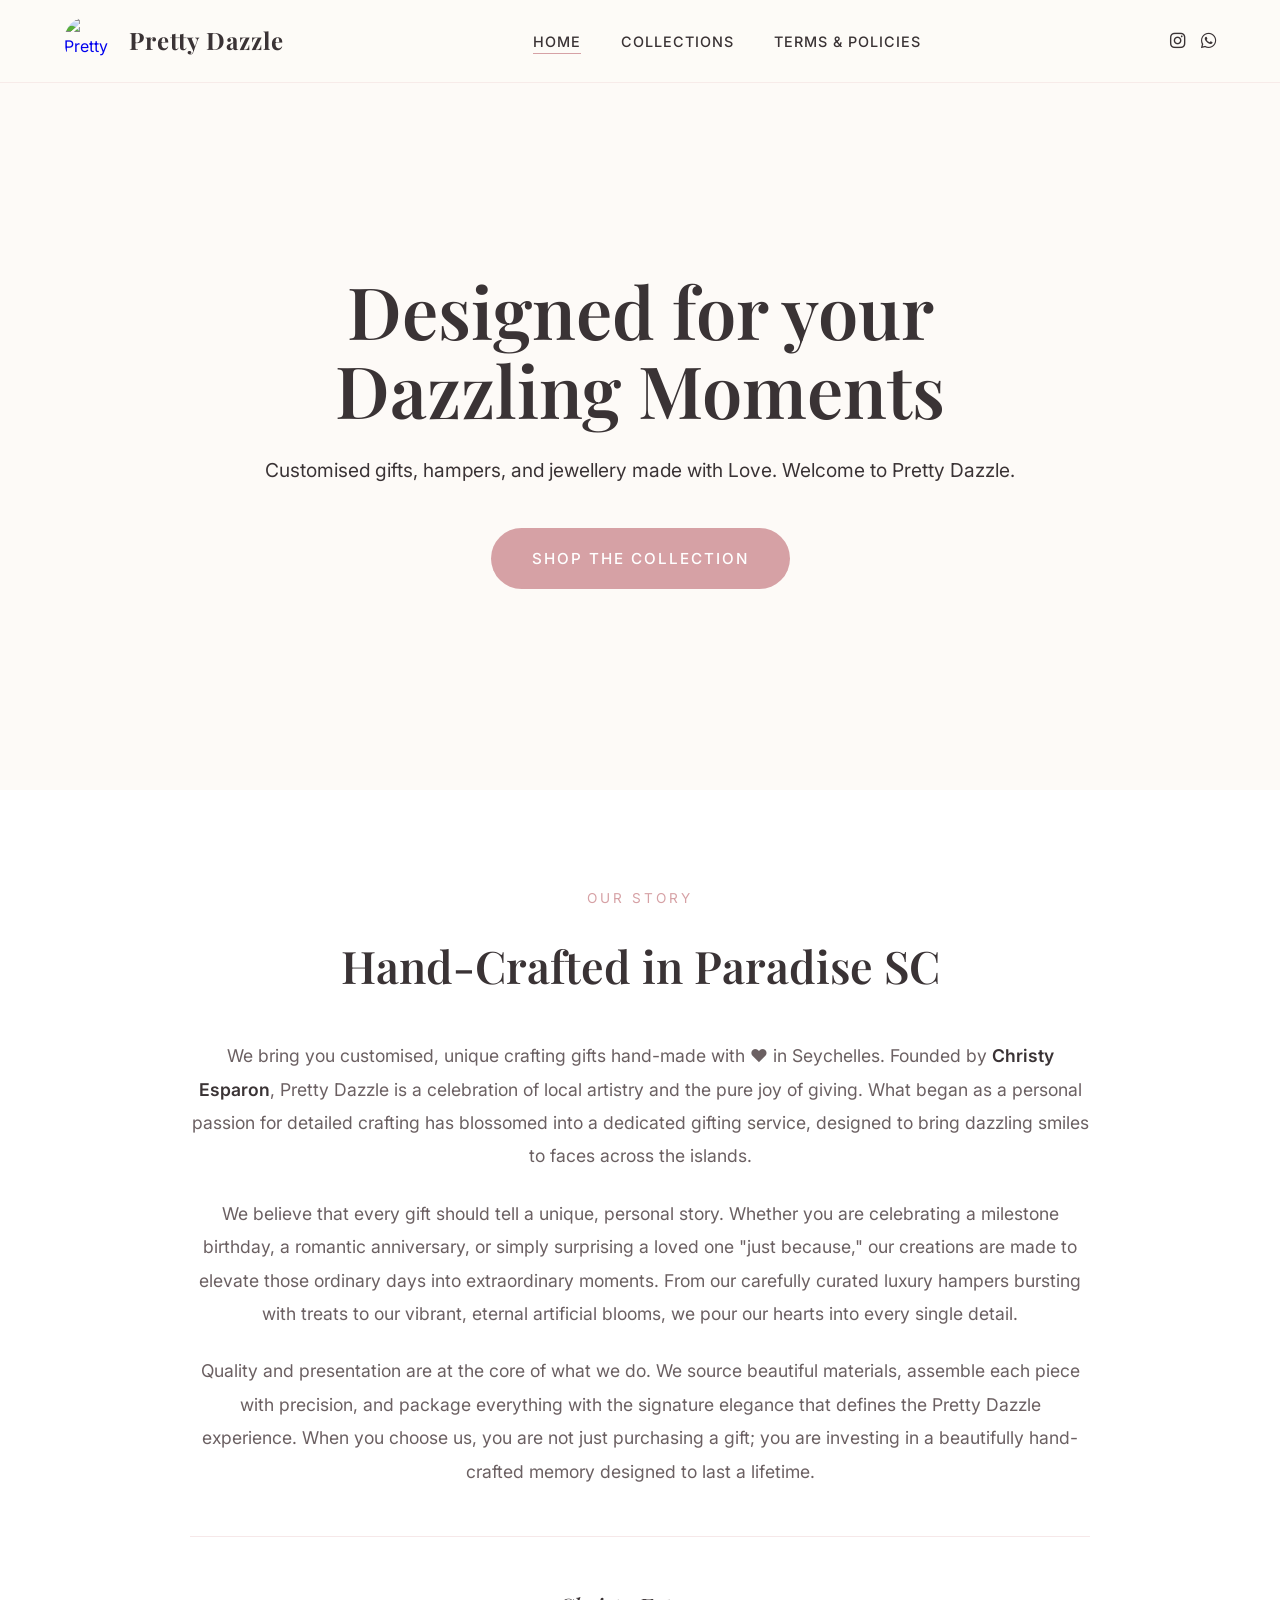
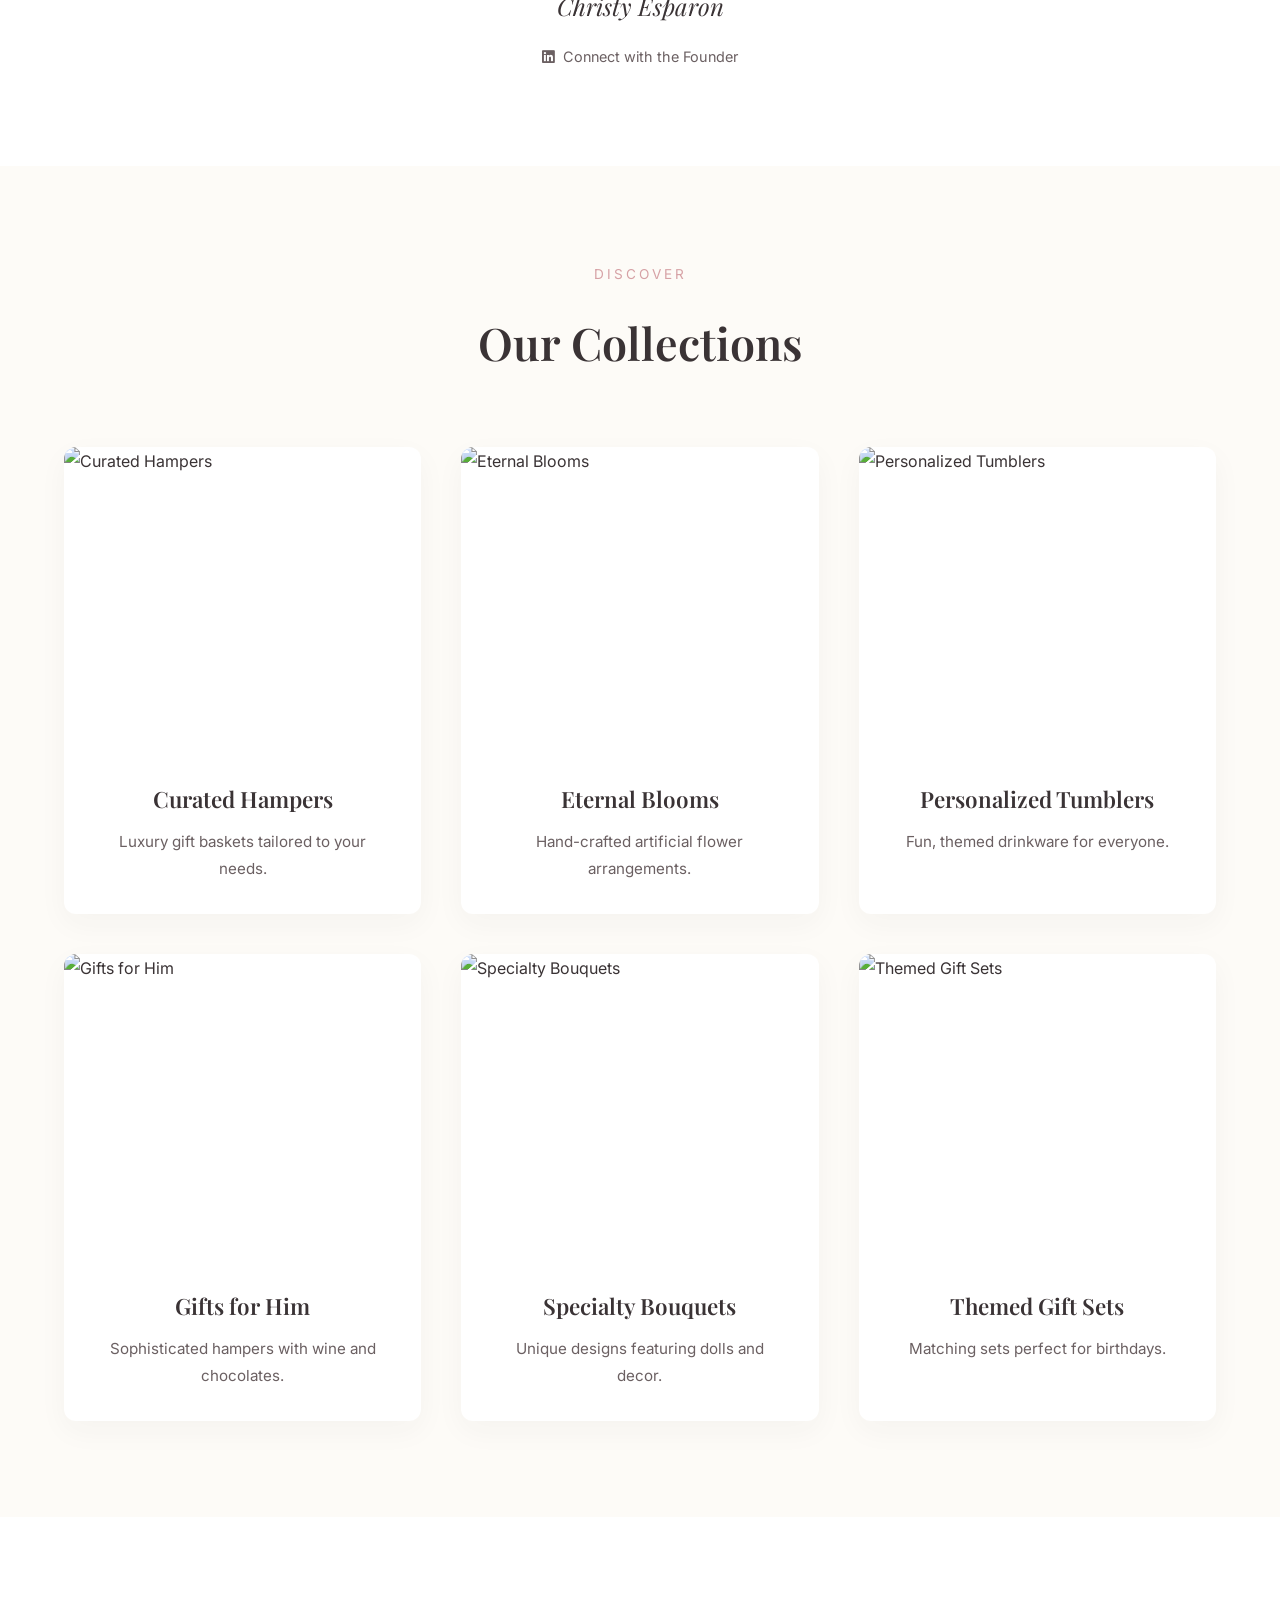
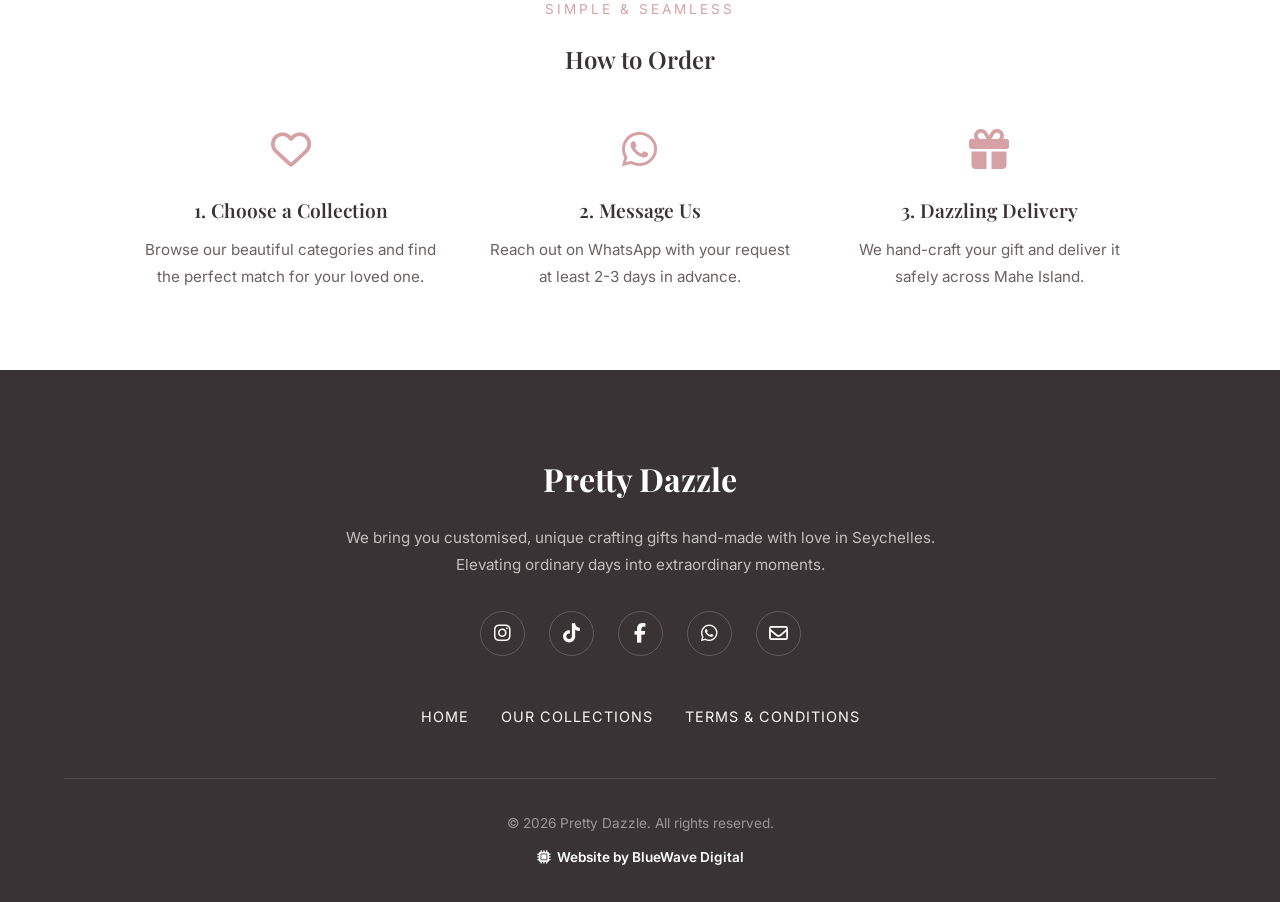
==== index.html @ 2955d1c4 "Update index.html" ====
<!DOCTYPE html>
<html lang="en">
<head>
    <meta charset="UTF-8">
    <meta name="viewport" content="width=device-width, initial-scale=1.0">
    <title>Pretty Dazzle | Custom Gifts & Hampers in Seychelles</title>
    
    <link rel="icon" href="https://i.ibb.co/mrrrmY1D/IMG-20260213-WA0008.jpg" type="image/jpeg">
    
    <link href="https://fonts.googleapis.com/css2?family=Inter:wght@300;400;500;600&family=Playfair+Display:ital,wght@0,400;0,600;0,700;1,400&display=swap" rel="stylesheet">
    
    <link rel="stylesheet" href="https://cdnjs.cloudflare.com/ajax/libs/font-awesome/6.5.1/css/all.min.css">

    <style>
        /* --- BOUTIQUE VARIABLES --- */
        :root {
            --pd-cream: #fdfbf7;
            --pd-blush: #e8c5c8;
            --pd-blush-dark: #d6a1a5;
            --pd-charcoal: #3a3335;
            --pd-text-muted: #6b6062;
            --pd-white: #ffffff;
            --pd-gold: #c9a87c;
        }

        * { margin: 0; padding: 0; box-sizing: border-box; }

        body {
            font-family: 'Inter', sans-serif;
            background-color: var(--pd-cream);
            color: var(--pd-charcoal);
            line-height: 1.8;
            overflow-x: hidden;
        }

        h1, h2, h3, h4 { 
            font-family: 'Playfair Display', serif; 
            font-weight: 600; 
            color: var(--pd-charcoal); 
        }

        /* --- LOADER --- */
        #loader {
            position: fixed; top: 0; left: 0; width: 100vw; height: 100vh;
            background-color: var(--pd-cream); display: flex; justify-content: center; align-items: center;
            z-index: 9999; transition: opacity 0.8s ease-out, visibility 0.8s ease-out;
        }
        .loader-logo { width: 80px; border-radius: 50%; animation: pulse 2s infinite; }
        @keyframes pulse { 0% { transform: scale(1); opacity: 1; } 50% { transform: scale(1.1); opacity: 0.7; } 100% { transform: scale(1); opacity: 1; } }

        /* --- NAVBAR --- */
        .navbar {
            display: flex; justify-content: space-between; align-items: center;
            padding: 1rem 5%; background: rgba(253, 251, 247, 0.95); backdrop-filter: blur(10px);
            position: fixed; width: 100%; top: 0; z-index: 1000; 
            border-bottom: 1px solid rgba(232, 197, 200, 0.3);
            transition: all 0.3s ease;
        }
        .navbar.scrolled { box-shadow: 0 5px 20px rgba(58, 51, 53, 0.05); }

        .logo { display: flex; align-items: center; gap: 15px; text-decoration: none; }
        .logo img { height: 50px; width: 50px; border-radius: 50%; object-fit: cover; }
        .logo span { font-family: 'Playfair Display', serif; font-size: 1.5rem; font-weight: 700; color: var(--pd-charcoal); letter-spacing: 1px;}

        .nav-links { list-style: none; display: flex; gap: 2.5rem; align-items: center; }
        .nav-links a { 
            color: var(--pd-charcoal); text-decoration: none; 
            font-size: 0.9rem; font-weight: 500; text-transform: uppercase; letter-spacing: 1px;
            transition: color 0.3s; position: relative;
        }
        .nav-links a::after {
            content: ''; position: absolute; width: 0; height: 1px; 
            bottom: -4px; left: 0; background-color: var(--pd-blush-dark); 
            transition: width 0.3s ease;
        }
        .nav-links a:hover::after, .nav-links a.active::after { width: 100%; }

        .nav-socials { display: flex; gap: 1rem; }
        .nav-socials a { color: var(--pd-charcoal); font-size: 1.1rem; transition: color 0.3s; }
        .nav-socials a:hover { color: var(--pd-blush-dark); }

        /* --- HERO BANNER (BLURRED) --- */
        .hero {
            position: relative; height: 80vh; min-height: 500px;
            display: flex; align-items: center; justify-content: center; text-align: center;
            padding: 0 5%; margin-top: 70px; overflow: hidden;
        }
        /* The Background Image */
        .hero-bg {
            position: absolute; top: -5%; left: -5%; width: 110%; height: 110%;
            background-image: url('https://i.ibb.co/PzrmNKS7/IMG-20260213-WA0014.jpg');
            background-size: cover; background-position: center;
            filter: blur(8px); /* The requested blur */
            z-index: 1;
        }
        /* The Overlay to soften the image and make text readable */
        .hero-overlay {
            position: absolute; top: 0; left: 0; width: 100%; height: 100%;
            background: rgba(253, 251, 247, 0.65);
            z-index: 2;
        }

        .hero-content { position: relative; z-index: 3; max-width: 800px; }
        .hero-content h1 { font-size: 4.5rem; line-height: 1.1; margin-bottom: 1.5rem; color: var(--pd-charcoal); animation: fadeInUp 1s ease-out; }
        .hero-content p { font-size: 1.2rem; margin-bottom: 2.5rem; color: var(--pd-charcoal); font-weight: 400; animation: fadeInUp 1s ease-out 0.2s both; }

        .btn-primary {
            display: inline-block; background-color: var(--pd-blush-dark); color: var(--pd-white);
            padding: 1rem 2.5rem; border-radius: 50px; text-decoration: none;
            font-size: 0.95rem; font-weight: 500; text-transform: uppercase; letter-spacing: 2px;
            transition: all 0.3s ease; border: 1px solid transparent;
            animation: fadeInUp 1s ease-out 0.4s both;
        }
        .btn-primary:hover {
            background-color: transparent; color: var(--pd-charcoal);
            border-color: var(--pd-charcoal);
        }

        /* --- THE STORY (ABOUT) --- */
        .story-section { padding: 6rem 5%; background-color: var(--pd-white); }
        .story-container { max-width: 900px; margin: 0 auto; text-align: center; }
        
        .section-subtitle { font-family: 'Inter', sans-serif; text-transform: uppercase; letter-spacing: 3px; font-size: 0.85rem; color: var(--pd-blush-dark); margin-bottom: 1rem; display: block; }
        .story-container h2 { font-size: 2.8rem; margin-bottom: 2rem; }
        
        .story-text { font-size: 1.1rem; color: var(--pd-text-muted); line-height: 1.9; margin-bottom: 1.5rem; }
        .story-text strong { color: var(--pd-charcoal); font-weight: 600; }

        .founder-block { margin-top: 3rem; padding-top: 3rem; border-top: 1px solid rgba(232, 197, 200, 0.4); display: flex; flex-direction: column; align-items: center; }
        .founder-name { font-family: 'Playfair Display', serif; font-size: 1.5rem; font-style: italic; color: var(--pd-charcoal); margin-bottom: 1rem; }
        .btn-linkedin {
            display: inline-flex; align-items: center; gap: 8px; font-size: 0.9rem;
            color: var(--pd-text-muted); text-decoration: none; transition: color 0.3s;
        }
        .btn-linkedin:hover { color: #0a66c2; } /* LinkedIn Blue on hover */

        /* --- COLLECTIONS PREVIEW --- */
        .collections-section { padding: 6rem 5%; background-color: var(--pd-cream); }
        .collections-header { text-align: center; margin-bottom: 4rem; }
        .collections-header h2 { font-size: 2.8rem; }

        .collections-grid { display: grid; grid-template-columns: repeat(3, 1fr); gap: 2.5rem; max-width: 1200px; margin: 0 auto; }
        
        .collection-card {
            background: var(--pd-white); border-radius: 12px; overflow: hidden;
            box-shadow: 0 10px 30px rgba(58, 51, 53, 0.04); transition: transform 0.4s ease;
            text-decoration: none; color: var(--pd-charcoal); display: block;
        }
        .collection-card:hover { transform: translateY(-10px); }
        
        .collection-img { width: 100%; height: 300px; overflow: hidden; }
        .collection-img img { width: 100%; height: 100%; object-fit: cover; transition: transform 0.6s ease; }
        .collection-card:hover .collection-img img { transform: scale(1.08); }
        
        .collection-info { padding: 2rem; text-align: center; }
        .collection-info h3 { font-size: 1.4rem; margin-bottom: 0.5rem; }
        .collection-info p { font-size: 0.95rem; color: var(--pd-text-muted); font-family: 'Inter', sans-serif;}

        /* --- HOW TO ORDER --- */
        .order-section { padding: 5rem 5%; background-color: var(--pd-white); text-align: center; }
        .order-grid { display: grid; grid-template-columns: repeat(3, 1fr); gap: 3rem; max-width: 1000px; margin: 3rem auto 0; }
        .order-step i { font-size: 2.5rem; color: var(--pd-blush-dark); margin-bottom: 1.5rem; }
        .order-step h4 { font-size: 1.2rem; margin-bottom: 0.5rem; }
        .order-step p { font-size: 0.95rem; color: var(--pd-text-muted); }

        /* --- BOUTIQUE FOOTER --- */
        .site-footer { background-color: var(--pd-charcoal); color: var(--pd-cream); padding: 5rem 5% 2rem; text-align: center; }
        .footer-content { max-width: 600px; margin: 0 auto 3rem; }
        .footer-logo { font-family: 'Playfair Display', serif; font-size: 2rem; font-weight: 700; margin-bottom: 1rem; color: var(--pd-white); }
        .footer-content p { color: rgba(253, 251, 247, 0.7); font-size: 0.95rem; margin-bottom: 2rem; }
        
        .footer-socials { display: flex; justify-content: center; gap: 1.5rem; margin-bottom: 3rem; }
        .footer-socials a { 
            display: flex; align-items: center; justify-content: center; width: 45px; height: 45px;
            border: 1px solid rgba(253, 251, 247, 0.2); border-radius: 50%;
            color: var(--pd-cream); font-size: 1.2rem; transition: all 0.3s; text-decoration: none;
        }
        .footer-socials a:hover { background-color: var(--pd-blush-dark); border-color: var(--pd-blush-dark); color: var(--pd-white); transform: translateY(-3px); }

        .footer-links { display: flex; justify-content: center; gap: 2rem; margin-bottom: 3rem; flex-wrap: wrap; }
        .footer-links a { color: var(--pd-cream); text-decoration: none; font-size: 0.9rem; text-transform: uppercase; letter-spacing: 1px; transition: color 0.3s; }
        .footer-links a:hover { color: var(--pd-blush-dark); }

        /* BlueWave Digital Attribution */
        .footer-bottom { border-top: 1px solid rgba(253, 251, 247, 0.1); padding-top: 2rem; font-size: 0.85rem; color: rgba(253, 251, 247, 0.5); }
        .agency-link { display: inline-flex; align-items: center; gap: 6px; color: var(--pd-white); text-decoration: none; font-weight: 600; margin-top: 10px; transition: color 0.3s;}
        .agency-link:hover { color: var(--pd-blush-dark); }

        @keyframes fadeInUp { from { opacity: 0; transform: translateY(30px); } to { opacity: 1; transform: translateY(0); } }

        /* MOBILE RESPONSIVE */
        .menu-toggle { display: none; font-size: 1.5rem; color: var(--pd-charcoal); cursor: pointer; }
        
        @media (max-width: 900px) {
            .nav-links, .nav-socials { display: none; }
            .menu-toggle { display: block; }
            .hero-content h1 { font-size: 3rem; }
            .collections-grid, .order-grid { grid-template-columns: 1fr; gap: 2rem; }
            .story-container h2 { font-size: 2.2rem; }
        }
    </style>
</head>
<body>

    <div id="loader">
        <img src="https://i.ibb.co/mrrrmY1D/IMG-20260213-WA0008.jpg" alt="Pretty Dazzle" class="loader-logo">
    </div>

    <nav class="navbar" id="navbar">
        <a href="/" class="logo">
            <img src="https://i.ibb.co/mrrrmY1D/IMG-20260213-WA0008.jpg" alt="Pretty Dazzle Logo">
            <span>Pretty Dazzle</span>
        </a>
        
        <div class="menu-toggle"><i class="fa-solid fa-bars"></i></div>
        
        <ul class="nav-links">
            <li><a href="/" class="active">Home</a></li>
            <li><a href="/collections/">Collections</a></li>
            <li><a href="/terms/">Terms & Policies</a></li>
        </ul>

        <div class="nav-socials">
            <a href="https://www.instagram.com/prettydazzled?utm_source=qr&igsh=MWRlY29wcWdhY3d3eQ==" target="_blank"><i class="fa-brands fa-instagram"></i></a>
            <a href="https://wa.me/2482569697" target="_blank"><i class="fa-brands fa-whatsapp"></i></a>
        </div>
    </nav>

    <header class="hero">
        <div class="hero-bg"></div>
        <div class="hero-overlay"></div>
        
        <div class="hero-content">
            <h1>Designed for your Dazzling Moments</h1>
            <p>Customised gifts, hampers, and jewellery made with Love. Welcome to Pretty Dazzle.</p>
            <a href="#collections" class="btn-primary">Shop the Collection</a>
        </div>
    </header>

    <section class="story-section">
        <div class="story-container">
            <span class="section-subtitle">Our Story</span>
            <h2>Hand-Crafted in Paradise SC</h2>
            
            <p class="story-text">We bring you customised, unique crafting gifts hand-made with ❤️ in Seychelles. Founded by <strong>Christy Esparon</strong>, Pretty Dazzle is a celebration of local artistry and the pure joy of giving. What began as a personal passion for detailed crafting has blossomed into a dedicated gifting service, designed to bring dazzling smiles to faces across the islands.</p>
            
            <p class="story-text">We believe that every gift should tell a unique, personal story. Whether you are celebrating a milestone birthday, a romantic anniversary, or simply surprising a loved one "just because," our creations are made to elevate those ordinary days into extraordinary moments. From our carefully curated luxury hampers bursting with treats to our vibrant, eternal artificial blooms, we pour our hearts into every single detail.</p>
            
            <p class="story-text">Quality and presentation are at the core of what we do. We source beautiful materials, assemble each piece with precision, and package everything with the signature elegance that defines the Pretty Dazzle experience. When you choose us, you are not just purchasing a gift; you are investing in a beautifully hand-crafted memory designed to last a lifetime.</p>

            <div class="founder-block">
                <div class="founder-name">Christy Esparon</div>
                <a href="https://www.linkedin.com/in/christy-esparon-375869164" target="_blank" class="btn-linkedin">
                    <i class="fa-brands fa-linkedin"></i> Connect with the Founder
                </a>
            </div>
        </div>
    </section>

    <section class="collections-section" id="collections">
        <div class="collections-header">
            <span class="section-subtitle">Discover</span>
            <h2>Our Collections</h2>
        </div>

        <div class="collections-grid">
            
            <a href="/collections/" class="collection-card">
                <div class="collection-img">
                    <img src="https://images.unsplash.com/photo-1549465220-1a8b9238cd48?q=80&w=800&auto=format&fit=crop" alt="Curated Hampers">
                </div>
                <div class="collection-info">
                    <h3>Curated Hampers</h3>
                    <p>Luxury gift baskets tailored to your needs.</p>
                </div>
            </a>

            <a href="/collections/" class="collection-card">
                <div class="collection-img">
                    <img src="https://images.unsplash.com/photo-1563241527-300ecb188825?q=80&w=800&auto=format&fit=crop" alt="Eternal Blooms">
                </div>
                <div class="collection-info">
                    <h3>Eternal Blooms</h3>
                    <p>Hand-crafted artificial flower arrangements.</p>
                </div>
            </a>

            <a href="/collections/" class="collection-card">
                <div class="collection-img">
                    <img src="https://images.unsplash.com/photo-1614224353427-020580bfb9fb?q=80&w=800&auto=format&fit=crop" alt="Personalized Tumblers">
                </div>
                <div class="collection-info">
                    <h3>Personalized Tumblers</h3>
                    <p>Fun, themed drinkware for everyone.</p>
                </div>
            </a>

            <a href="/collections/" class="collection-card">
                <div class="collection-img">
                    <img src="https://images.unsplash.com/photo-1582650073289-4971c26dd00c?q=80&w=800&auto=format&fit=crop" alt="Gifts for Him">
                </div>
                <div class="collection-info">
                    <h3>Gifts for Him</h3>
                    <p>Sophisticated hampers with wine and chocolates.</p>
                </div>
            </a>

            <a href="/collections/" class="collection-card">
                <div class="collection-img">
                    <img src="https://images.unsplash.com/photo-1582794543139-8ac9cb0f7b11?q=80&w=800&auto=format&fit=crop" alt="Specialty Bouquets">
                </div>
                <div class="collection-info">
                    <h3>Specialty Bouquets</h3>
                    <p>Unique designs featuring dolls and decor.</p>
                </div>
            </a>

            <a href="/collections/" class="collection-card">
                <div class="collection-img">
                    <img src="https://images.unsplash.com/photo-1513885535751-8b9238bd345a?q=80&w=800&auto=format&fit=crop" alt="Themed Gift Sets">
                </div>
                <div class="collection-info">
                    <h3>Themed Gift Sets</h3>
                    <p>Matching sets perfect for birthdays.</p>
                </div>
            </a>

        </div>
    </section>

    <section class="order-section">
        <span class="section-subtitle">Simple & Seamless</span>
        <h2>How to Order</h2>
        
        <div class="order-grid">
            <div class="order-step">
                <i class="fa-regular fa-heart"></i>
                <h4>1. Choose a Collection</h4>
                <p>Browse our beautiful categories and find the perfect match for your loved one.</p>
            </div>
            <div class="order-step">
                <i class="fa-brands fa-whatsapp"></i>
                <h4>2. Message Us</h4>
                <p>Reach out on WhatsApp with your request at least 2-3 days in advance.</p>
            </div>
            <div class="order-step">
                <i class="fa-solid fa-gift"></i>
                <h4>3. Dazzling Delivery</h4>
                <p>We hand-craft your gift and deliver it safely across Mahe Island.</p>
            </div>
        </div>
    </section>

    <footer class="site-footer">
        <div class="footer-content">
            <div class="footer-logo">Pretty Dazzle</div>
            <p>We bring you customised, unique crafting gifts hand-made with love in Seychelles. Elevating ordinary days into extraordinary moments.</p>
            
            <div class="footer-socials">
                <a href="https://www.instagram.com/prettydazzled?utm_source=qr&igsh=MWRlY29wcWdhY3d3eQ==" target="_blank" title="Instagram"><i class="fa-brands fa-instagram"></i></a>
                <a href="https://www.tiktok.com/@pretty_dazzled?_r=1&_t=ZS-93tGPsqaVnR" target="_blank" title="TikTok"><i class="fa-brands fa-tiktok"></i></a>
                <a href="https://www.facebook.com/share/1DMy9XTiXC/" target="_blank" title="Facebook"><i class="fa-brands fa-facebook-f"></i></a>
                <a href="https://wa.me/2482569697" target="_blank" title="WhatsApp"><i class="fa-brands fa-whatsapp"></i></a>
                <a href="mailto:marushaestra@gmail.com" title="Email"><i class="fa-regular fa-envelope"></i></a>
            </div>

            <div class="footer-links">
                <a href="/">Home</a>
                <a href="/collections/">Our Collections</a>
                <a href="/terms/">Terms & Conditions</a>
            </div>
        </div>

        <div class="footer-bottom">
            &copy; 2026 Pretty Dazzle. All rights reserved.
            <br>
            <a href="https://bluewave-digital.tylernicholasgroup.com" target="_blank" class="agency-link">
                <i class="fa-solid fa-microchip"></i> Website by BlueWave Digital
            </a>
        </div>
    </footer>

    <script>
        // Loader Logic
        window.addEventListener("load", () => {
            setTimeout(() => {
                document.getElementById("loader").style.opacity = "0";
                setTimeout(() => document.getElementById("loader").style.visibility = "hidden", 800);
            }, 800);
        });

        // Navbar Scroll Effect
        window.addEventListener("scroll", () => {
            const navbar = document.getElementById("navbar");
            if (window.scrollY > 50) {
                navbar.classList.add("scrolled");
            } else {
                navbar.classList.remove("scrolled");
            }
        });

        // Mobile Menu Toggle (Basic implementation)
        const menuToggle = document.querySelector('.menu-toggle');
        const navLinks = document.querySelector('.nav-links');
        
        menuToggle.addEventListener('click', () => {
            if (navLinks.style.display === 'flex') {
                navLinks.style.display = 'none';
            } else {
                navLinks.style.display = 'flex';
                navLinks.style.flexDirection = 'column';
                navLinks.style.position = 'absolute';
                navLinks.style.top = '100%';
                navLinks.style.left = '0';
                navLinks.style.width = '100%';
                navLinks.style.backgroundColor = 'rgba(253, 251, 247, 0.98)';
                navLinks.style.padding = '2rem 0';
                navLinks.style.boxShadow = '0 10px 15px rgba(0,0,0,0.05)';
            }
        });
    </script>
</body>
</html>
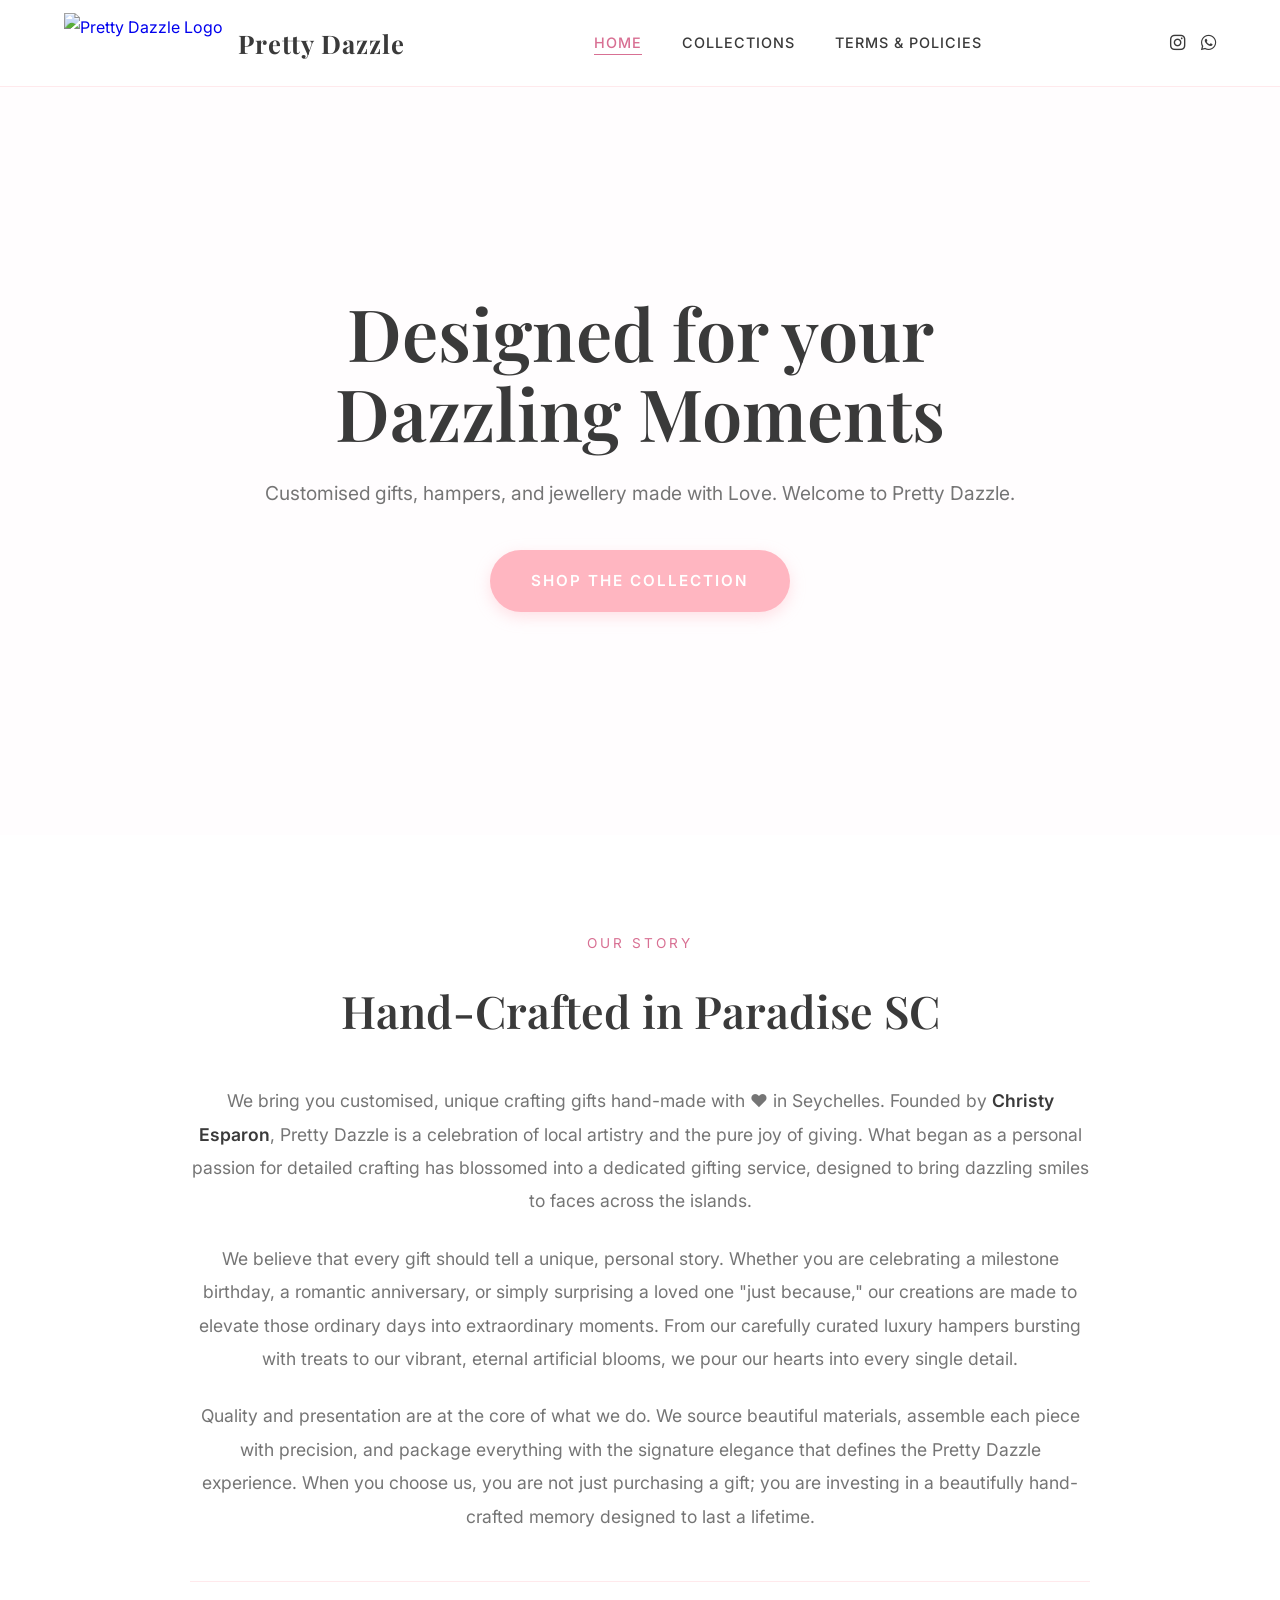
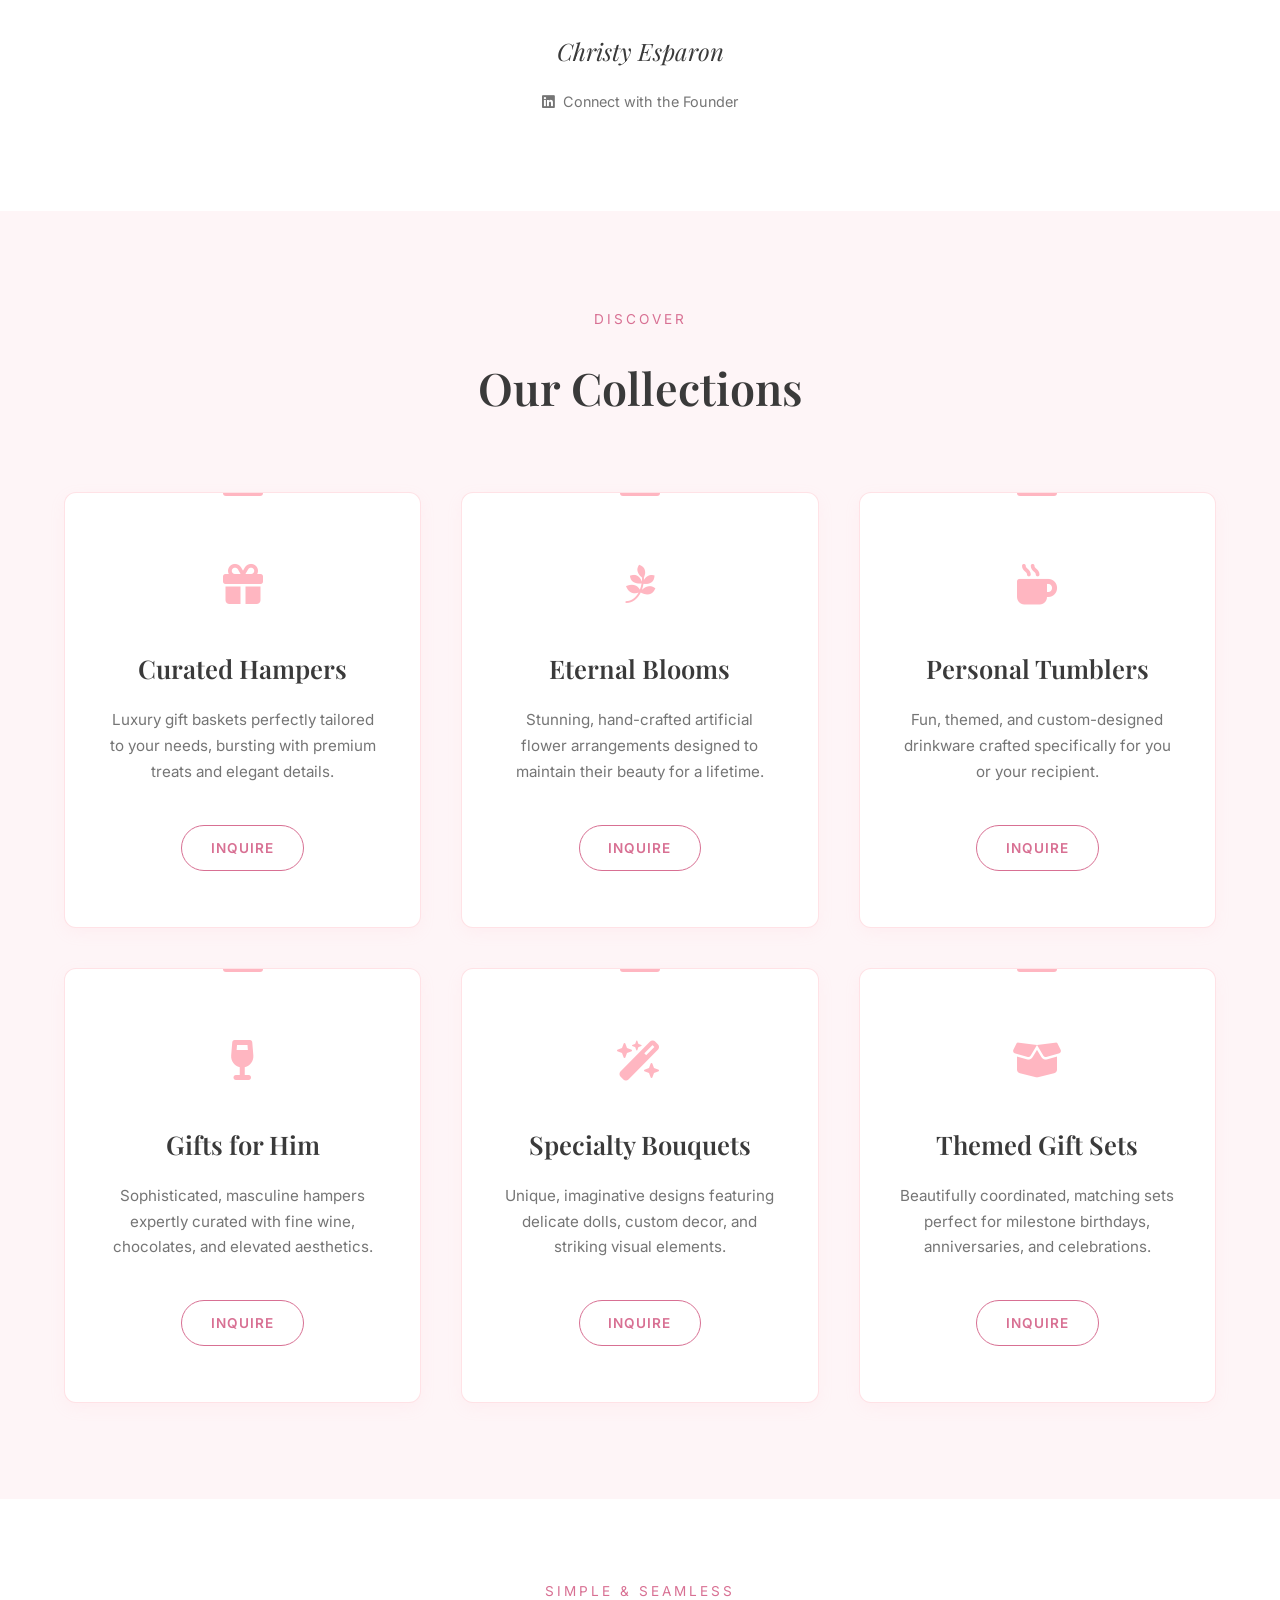
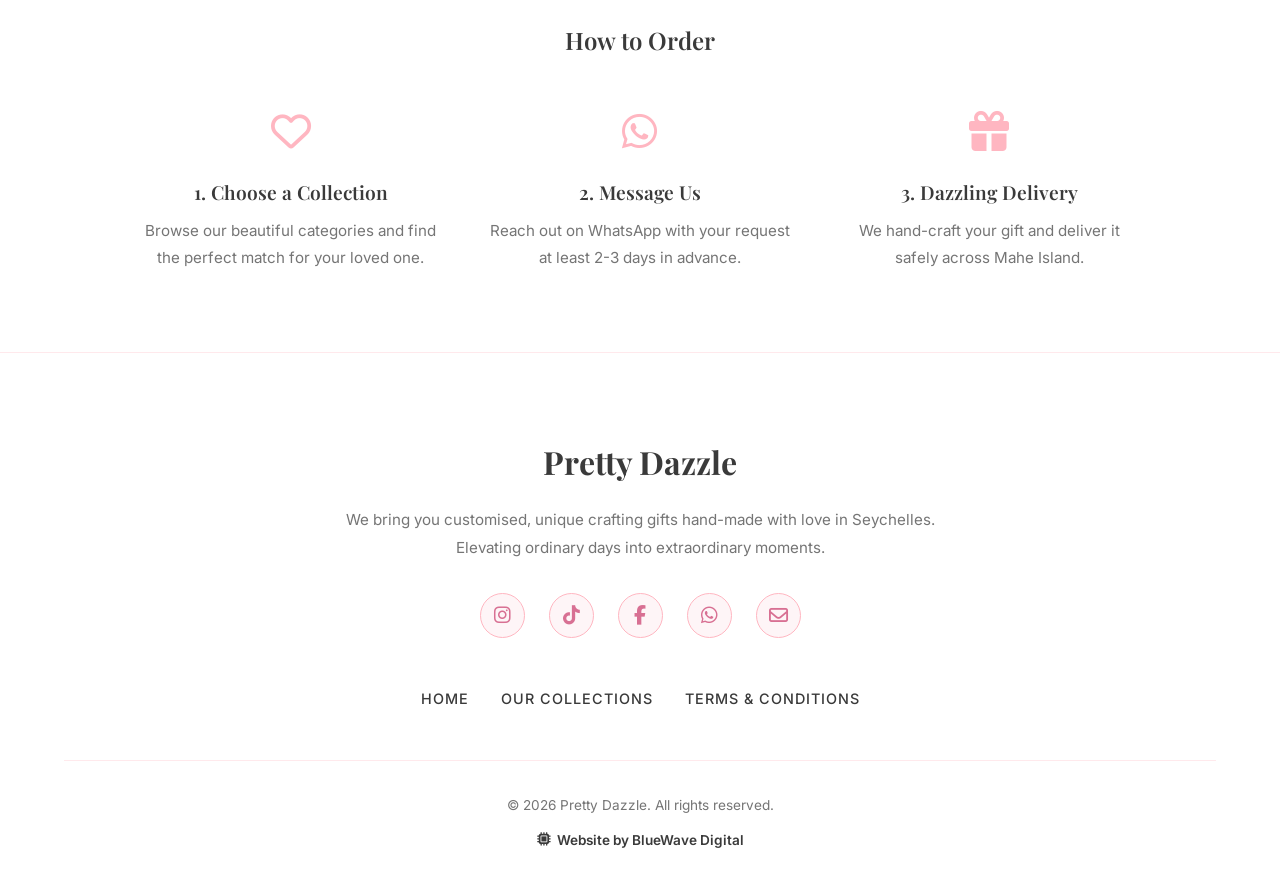
==== commit ae65d0ae: "Update index.html" ====
--- a/index.html
+++ b/index.html
@@ -5,30 +5,29 @@
     <meta name="viewport" content="width=device-width, initial-scale=1.0">
     <title>Pretty Dazzle | Custom Gifts & Hampers in Seychelles</title>
     
-    <link rel="icon" href="https://i.ibb.co/mrrrmY1D/IMG-20260213-WA0008.jpg" type="image/jpeg">
+    <link rel="icon" href="https://i.ibb.co/8DQxf01L/IMG-20260213-WA0007-removebg-preview.png" type="image/png">
     
     <link href="https://fonts.googleapis.com/css2?family=Inter:wght@300;400;500;600&family=Playfair+Display:ital,wght@0,400;0,600;0,700;1,400&display=swap" rel="stylesheet">
     
     <link rel="stylesheet" href="https://cdnjs.cloudflare.com/ajax/libs/font-awesome/6.5.1/css/all.min.css">
 
     <style>
-        /* --- BOUTIQUE VARIABLES --- */
+        /* --- LIGHT PINK & WHITE BOUTIQUE VARIABLES --- */
         :root {
-            --pd-cream: #fdfbf7;
-            --pd-blush: #e8c5c8;
-            --pd-blush-dark: #d6a1a5;
-            --pd-charcoal: #3a3335;
-            --pd-text-muted: #6b6062;
+            --pd-bg-pink: #fef5f7; /* Ultra light airy pink */
             --pd-white: #ffffff;
-            --pd-gold: #c9a87c;
+            --pd-accent-pink: #ffb6c1; /* Classic light pink */
+            --pd-dark-pink: #d87093; /* Richer pink for readability and hovers */
+            --pd-text-main: #3a3a3a; /* Soft dark gray, not harsh black */
+            --pd-text-muted: #757575;
         }
 
         * { margin: 0; padding: 0; box-sizing: border-box; }
 
         body {
             font-family: 'Inter', sans-serif;
-            background-color: var(--pd-cream);
-            color: var(--pd-charcoal);
+            background-color: var(--pd-bg-pink);
+            color: var(--pd-text-main);
             line-height: 1.8;
             overflow-x: hidden;
         }
@@ -36,160 +35,203 @@
         h1, h2, h3, h4 { 
             font-family: 'Playfair Display', serif; 
             font-weight: 600; 
-            color: var(--pd-charcoal); 
+            color: var(--pd-text-main); 
         }
 
         /* --- LOADER --- */
         #loader {
             position: fixed; top: 0; left: 0; width: 100vw; height: 100vh;
-            background-color: var(--pd-cream); display: flex; justify-content: center; align-items: center;
+            background-color: var(--pd-bg-pink); display: flex; justify-content: center; align-items: center;
             z-index: 9999; transition: opacity 0.8s ease-out, visibility 0.8s ease-out;
         }
-        .loader-logo { width: 80px; border-radius: 50%; animation: pulse 2s infinite; }
+        .loader-logo { width: 100px; animation: pulse 2s infinite; }
         @keyframes pulse { 0% { transform: scale(1); opacity: 1; } 50% { transform: scale(1.1); opacity: 0.7; } 100% { transform: scale(1); opacity: 1; } }
 
         /* --- NAVBAR --- */
         .navbar {
             display: flex; justify-content: space-between; align-items: center;
-            padding: 1rem 5%; background: rgba(253, 251, 247, 0.95); backdrop-filter: blur(10px);
+            padding: 0.8rem 5%; background: rgba(255, 255, 255, 0.95); backdrop-filter: blur(10px);
             position: fixed; width: 100%; top: 0; z-index: 1000; 
-            border-bottom: 1px solid rgba(232, 197, 200, 0.3);
+            border-bottom: 1px solid rgba(255, 182, 193, 0.3);
             transition: all 0.3s ease;
         }
-        .navbar.scrolled { box-shadow: 0 5px 20px rgba(58, 51, 53, 0.05); }
+        .navbar.scrolled { box-shadow: 0 5px 20px rgba(255, 182, 193, 0.15); }
 
         .logo { display: flex; align-items: center; gap: 15px; text-decoration: none; }
-        .logo img { height: 50px; width: 50px; border-radius: 50%; object-fit: cover; }
-        .logo span { font-family: 'Playfair Display', serif; font-size: 1.5rem; font-weight: 700; color: var(--pd-charcoal); letter-spacing: 1px;}
+        .logo img { height: 60px; object-fit: contain; }
+        .logo span { font-family: 'Playfair Display', serif; font-size: 1.6rem; font-weight: 700; color: var(--pd-text-main); letter-spacing: 1px;}
 
         .nav-links { list-style: none; display: flex; gap: 2.5rem; align-items: center; }
         .nav-links a { 
-            color: var(--pd-charcoal); text-decoration: none; 
+            color: var(--pd-text-main); text-decoration: none; 
             font-size: 0.9rem; font-weight: 500; text-transform: uppercase; letter-spacing: 1px;
             transition: color 0.3s; position: relative;
         }
         .nav-links a::after {
             content: ''; position: absolute; width: 0; height: 1px; 
-            bottom: -4px; left: 0; background-color: var(--pd-blush-dark); 
+            bottom: -4px; left: 0; background-color: var(--pd-dark-pink); 
             transition: width 0.3s ease;
         }
         .nav-links a:hover::after, .nav-links a.active::after { width: 100%; }
+        .nav-links a:hover, .nav-links a.active { color: var(--pd-dark-pink); }
 
         .nav-socials { display: flex; gap: 1rem; }
-        .nav-socials a { color: var(--pd-charcoal); font-size: 1.1rem; transition: color 0.3s; }
-        .nav-socials a:hover { color: var(--pd-blush-dark); }
-
-        /* --- HERO BANNER (BLURRED) --- */
+        .nav-socials a { color: var(--pd-text-main); font-size: 1.1rem; transition: color 0.3s; }
+        .nav-socials a:hover { color: var(--pd-dark-pink); }
+
+        /* --- HERO BANNER (LIGHT & AIRY) --- */
         .hero {
-            position: relative; height: 80vh; min-height: 500px;
+            position: relative; height: 85vh; min-height: 500px;
             display: flex; align-items: center; justify-content: center; text-align: center;
             padding: 0 5%; margin-top: 70px; overflow: hidden;
         }
-        /* The Background Image */
         .hero-bg {
             position: absolute; top: -5%; left: -5%; width: 110%; height: 110%;
             background-image: url('https://i.ibb.co/PzrmNKS7/IMG-20260213-WA0014.jpg');
             background-size: cover; background-position: center;
-            filter: blur(8px); /* The requested blur */
+            filter: blur(10px); 
             z-index: 1;
         }
-        /* The Overlay to soften the image and make text readable */
         .hero-overlay {
             position: absolute; top: 0; left: 0; width: 100%; height: 100%;
-            background: rgba(253, 251, 247, 0.65);
+            background: rgba(255, 255, 255, 0.85); /* Bright white overlay to match theme */
             z-index: 2;
         }
 
         .hero-content { position: relative; z-index: 3; max-width: 800px; }
-        .hero-content h1 { font-size: 4.5rem; line-height: 1.1; margin-bottom: 1.5rem; color: var(--pd-charcoal); animation: fadeInUp 1s ease-out; }
-        .hero-content p { font-size: 1.2rem; margin-bottom: 2.5rem; color: var(--pd-charcoal); font-weight: 400; animation: fadeInUp 1s ease-out 0.2s both; }
+        .hero-content h1 { font-size: 4.5rem; line-height: 1.1; margin-bottom: 1.5rem; color: var(--pd-text-main); animation: fadeInUp 1s ease-out; }
+        .hero-content p { font-size: 1.2rem; margin-bottom: 2.5rem; color: var(--pd-text-muted); font-weight: 400; animation: fadeInUp 1s ease-out 0.2s both; }
 
         .btn-primary {
-            display: inline-block; background-color: var(--pd-blush-dark); color: var(--pd-white);
+            display: inline-block; background-color: var(--pd-accent-pink); color: var(--pd-white);
             padding: 1rem 2.5rem; border-radius: 50px; text-decoration: none;
-            font-size: 0.95rem; font-weight: 500; text-transform: uppercase; letter-spacing: 2px;
+            font-size: 0.95rem; font-weight: 600; text-transform: uppercase; letter-spacing: 2px;
             transition: all 0.3s ease; border: 1px solid transparent;
+            box-shadow: 0 5px 15px rgba(255, 182, 193, 0.4);
             animation: fadeInUp 1s ease-out 0.4s both;
         }
         .btn-primary:hover {
-            background-color: transparent; color: var(--pd-charcoal);
-            border-color: var(--pd-charcoal);
+            background-color: var(--pd-dark-pink); 
+            box-shadow: 0 8px 20px rgba(216, 112, 147, 0.3);
+            transform: translateY(-2px);
         }
 
         /* --- THE STORY (ABOUT) --- */
         .story-section { padding: 6rem 5%; background-color: var(--pd-white); }
         .story-container { max-width: 900px; margin: 0 auto; text-align: center; }
         
-        .section-subtitle { font-family: 'Inter', sans-serif; text-transform: uppercase; letter-spacing: 3px; font-size: 0.85rem; color: var(--pd-blush-dark); margin-bottom: 1rem; display: block; }
+        .section-subtitle { font-family: 'Inter', sans-serif; text-transform: uppercase; letter-spacing: 3px; font-size: 0.85rem; color: var(--pd-dark-pink); margin-bottom: 1rem; display: block; }
         .story-container h2 { font-size: 2.8rem; margin-bottom: 2rem; }
         
         .story-text { font-size: 1.1rem; color: var(--pd-text-muted); line-height: 1.9; margin-bottom: 1.5rem; }
-        .story-text strong { color: var(--pd-charcoal); font-weight: 600; }
-
-        .founder-block { margin-top: 3rem; padding-top: 3rem; border-top: 1px solid rgba(232, 197, 200, 0.4); display: flex; flex-direction: column; align-items: center; }
-        .founder-name { font-family: 'Playfair Display', serif; font-size: 1.5rem; font-style: italic; color: var(--pd-charcoal); margin-bottom: 1rem; }
+        .story-text strong { color: var(--pd-text-main); font-weight: 600; }
+
+        .founder-block { margin-top: 3rem; padding-top: 3rem; border-top: 1px solid rgba(255, 182, 193, 0.3); display: flex; flex-direction: column; align-items: center; }
+        .founder-name { font-family: 'Playfair Display', serif; font-size: 1.5rem; font-style: italic; color: var(--pd-text-main); margin-bottom: 1rem; }
         .btn-linkedin {
             display: inline-flex; align-items: center; gap: 8px; font-size: 0.9rem;
             color: var(--pd-text-muted); text-decoration: none; transition: color 0.3s;
         }
-        .btn-linkedin:hover { color: #0a66c2; } /* LinkedIn Blue on hover */
-
-        /* --- COLLECTIONS PREVIEW --- */
-        .collections-section { padding: 6rem 5%; background-color: var(--pd-cream); }
+        .btn-linkedin:hover { color: var(--pd-dark-pink); } 
+
+        /* --- COLLECTIONS PREVIEW (TEXT ONLY) --- */
+        .collections-section { padding: 6rem 5%; background-color: var(--pd-bg-pink); }
         .collections-header { text-align: center; margin-bottom: 4rem; }
         .collections-header h2 { font-size: 2.8rem; }
 
-        .collections-grid { display: grid; grid-template-columns: repeat(3, 1fr); gap: 2.5rem; max-width: 1200px; margin: 0 auto; }
-        
-        .collection-card {
-            background: var(--pd-white); border-radius: 12px; overflow: hidden;
-            box-shadow: 0 10px 30px rgba(58, 51, 53, 0.04); transition: transform 0.4s ease;
-            text-decoration: none; color: var(--pd-charcoal); display: block;
-        }
-        .collection-card:hover { transform: translateY(-10px); }
-        
-        .collection-img { width: 100%; height: 300px; overflow: hidden; }
-        .collection-img img { width: 100%; height: 100%; object-fit: cover; transition: transform 0.6s ease; }
-        .collection-card:hover .collection-img img { transform: scale(1.08); }
-        
-        .collection-info { padding: 2rem; text-align: center; }
-        .collection-info h3 { font-size: 1.4rem; margin-bottom: 0.5rem; }
-        .collection-info p { font-size: 0.95rem; color: var(--pd-text-muted); font-family: 'Inter', sans-serif;}
+        .collections-grid { 
+            display: grid; grid-template-columns: repeat(3, 1fr); 
+            gap: 2.5rem; max-width: 1200px; margin: 0 auto; 
+        }
+        
+        .text-card {
+            background: var(--pd-white);
+            padding: 3.5rem 2.5rem;
+            border-radius: 12px;
+            text-align: center;
+            border: 1px solid rgba(255, 182, 193, 0.4);
+            box-shadow: 0 5px 15px rgba(255, 182, 193, 0.1);
+            transition: all 0.4s ease;
+            position: relative;
+            display: flex;
+            flex-direction: column;
+            align-items: center;
+        }
+        
+        .text-card::before {
+            content: ''; position: absolute; top: 0; left: 50%;
+            transform: translateX(-50%);
+            width: 40px; height: 3px;
+            background-color: var(--pd-accent-pink);
+            border-radius: 0 0 4px 4px;
+            transition: all 0.4s ease;
+        }
+
+        .text-card:hover { 
+            transform: translateY(-8px); 
+            box-shadow: 0 20px 40px rgba(255, 182, 193, 0.2); 
+            border-color: var(--pd-accent-pink); 
+        }
+        .text-card:hover::before { width: 100%; border-radius: 0; background-color: var(--pd-dark-pink); }
+
+        .card-icon { 
+            font-size: 2.5rem; color: var(--pd-accent-pink); 
+            margin-bottom: 1.5rem; transition: transform 0.4s ease;
+        }
+        .text-card:hover .card-icon { transform: scale(1.1); color: var(--pd-dark-pink); }
+
+        .text-card h3 { font-size: 1.6rem; margin-bottom: 1rem; }
+        .text-card p { 
+            color: var(--pd-text-muted); margin-bottom: 2.5rem; 
+            font-size: 0.95rem; line-height: 1.7; flex-grow: 1;
+        }
+
+        .btn-outline {
+            display: inline-block; background-color: transparent; 
+            color: var(--pd-dark-pink); border: 1px solid var(--pd-dark-pink);
+            padding: 0.6rem 1.8rem; border-radius: 50px; text-decoration: none;
+            font-size: 0.85rem; font-weight: 600; text-transform: uppercase; letter-spacing: 1px;
+            transition: all 0.3s ease; margin-top: auto;
+        }
+        .text-card:hover .btn-outline {
+            background-color: var(--pd-dark-pink); color: var(--pd-white);
+        }
 
         /* --- HOW TO ORDER --- */
         .order-section { padding: 5rem 5%; background-color: var(--pd-white); text-align: center; }
         .order-grid { display: grid; grid-template-columns: repeat(3, 1fr); gap: 3rem; max-width: 1000px; margin: 3rem auto 0; }
-        .order-step i { font-size: 2.5rem; color: var(--pd-blush-dark); margin-bottom: 1.5rem; }
+        .order-step i { font-size: 2.5rem; color: var(--pd-accent-pink); margin-bottom: 1.5rem; }
         .order-step h4 { font-size: 1.2rem; margin-bottom: 0.5rem; }
         .order-step p { font-size: 0.95rem; color: var(--pd-text-muted); }
 
-        /* --- BOUTIQUE FOOTER --- */
-        .site-footer { background-color: var(--pd-charcoal); color: var(--pd-cream); padding: 5rem 5% 2rem; text-align: center; }
+        /* --- LIGHT THEME FOOTER --- */
+        .site-footer { background-color: var(--pd-white); color: var(--pd-text-main); padding: 5rem 5% 2rem; text-align: center; border-top: 1px solid rgba(255, 182, 193, 0.3); }
         .footer-content { max-width: 600px; margin: 0 auto 3rem; }
-        .footer-logo { font-family: 'Playfair Display', serif; font-size: 2rem; font-weight: 700; margin-bottom: 1rem; color: var(--pd-white); }
-        .footer-content p { color: rgba(253, 251, 247, 0.7); font-size: 0.95rem; margin-bottom: 2rem; }
+        .footer-logo { font-family: 'Playfair Display', serif; font-size: 2rem; font-weight: 700; margin-bottom: 1rem; color: var(--pd-text-main); }
+        .footer-content p { color: var(--pd-text-muted); font-size: 0.95rem; margin-bottom: 2rem; }
         
         .footer-socials { display: flex; justify-content: center; gap: 1.5rem; margin-bottom: 3rem; }
         .footer-socials a { 
             display: flex; align-items: center; justify-content: center; width: 45px; height: 45px;
-            border: 1px solid rgba(253, 251, 247, 0.2); border-radius: 50%;
-            color: var(--pd-cream); font-size: 1.2rem; transition: all 0.3s; text-decoration: none;
-        }
-        .footer-socials a:hover { background-color: var(--pd-blush-dark); border-color: var(--pd-blush-dark); color: var(--pd-white); transform: translateY(-3px); }
+            border: 1px solid var(--pd-accent-pink); border-radius: 50%;
+            color: var(--pd-dark-pink); font-size: 1.2rem; transition: all 0.3s; text-decoration: none;
+            background: var(--pd-bg-pink);
+        }
+        .footer-socials a:hover { background-color: var(--pd-dark-pink); border-color: var(--pd-dark-pink); color: var(--pd-white); transform: translateY(-3px); box-shadow: 0 5px 15px rgba(216, 112, 147, 0.3);}
 
         .footer-links { display: flex; justify-content: center; gap: 2rem; margin-bottom: 3rem; flex-wrap: wrap; }
-        .footer-links a { color: var(--pd-cream); text-decoration: none; font-size: 0.9rem; text-transform: uppercase; letter-spacing: 1px; transition: color 0.3s; }
-        .footer-links a:hover { color: var(--pd-blush-dark); }
+        .footer-links a { color: var(--pd-text-main); text-decoration: none; font-size: 0.9rem; text-transform: uppercase; letter-spacing: 1px; font-weight: 500; transition: color 0.3s; }
+        .footer-links a:hover { color: var(--pd-dark-pink); }
 
         /* BlueWave Digital Attribution */
-        .footer-bottom { border-top: 1px solid rgba(253, 251, 247, 0.1); padding-top: 2rem; font-size: 0.85rem; color: rgba(253, 251, 247, 0.5); }
-        .agency-link { display: inline-flex; align-items: center; gap: 6px; color: var(--pd-white); text-decoration: none; font-weight: 600; margin-top: 10px; transition: color 0.3s;}
-        .agency-link:hover { color: var(--pd-blush-dark); }
+        .footer-bottom { border-top: 1px solid rgba(255, 182, 193, 0.3); padding-top: 2rem; font-size: 0.85rem; color: var(--pd-text-muted); }
+        .agency-link { display: inline-flex; align-items: center; gap: 6px; color: var(--pd-text-main); text-decoration: none; font-weight: 600; margin-top: 10px; transition: color 0.3s;}
+        .agency-link:hover { color: var(--pd-dark-pink); }
 
         @keyframes fadeInUp { from { opacity: 0; transform: translateY(30px); } to { opacity: 1; transform: translateY(0); } }
 
         /* MOBILE RESPONSIVE */
-        .menu-toggle { display: none; font-size: 1.5rem; color: var(--pd-charcoal); cursor: pointer; }
+        .menu-toggle { display: none; font-size: 1.5rem; color: var(--pd-text-main); cursor: pointer; }
         
         @media (max-width: 900px) {
             .nav-links, .nav-socials { display: none; }
@@ -203,12 +245,12 @@
 <body>
 
     <div id="loader">
-        <img src="https://i.ibb.co/mrrrmY1D/IMG-20260213-WA0008.jpg" alt="Pretty Dazzle" class="loader-logo">
+        <img src="https://i.ibb.co/8DQxf01L/IMG-20260213-WA0007-removebg-preview.png" alt="Pretty Dazzle" class="loader-logo">
     </div>
 
     <nav class="navbar" id="navbar">
         <a href="/" class="logo">
-            <img src="https://i.ibb.co/mrrrmY1D/IMG-20260213-WA0008.jpg" alt="Pretty Dazzle Logo">
+            <img src="https://i.ibb.co/8DQxf01L/IMG-20260213-WA0007-removebg-preview.png" alt="Pretty Dazzle Logo">
             <span>Pretty Dazzle</span>
         </a>
         
@@ -265,65 +307,47 @@
 
         <div class="collections-grid">
             
-            <a href="/collections/" class="collection-card">
-                <div class="collection-img">
-                    <img src="https://images.unsplash.com/photo-1549465220-1a8b9238cd48?q=80&w=800&auto=format&fit=crop" alt="Curated Hampers">
-                </div>
-                <div class="collection-info">
-                    <h3>Curated Hampers</h3>
-                    <p>Luxury gift baskets tailored to your needs.</p>
-                </div>
-            </a>
-
-            <a href="/collections/" class="collection-card">
-                <div class="collection-img">
-                    <img src="https://images.unsplash.com/photo-1563241527-300ecb188825?q=80&w=800&auto=format&fit=crop" alt="Eternal Blooms">
-                </div>
-                <div class="collection-info">
-                    <h3>Eternal Blooms</h3>
-                    <p>Hand-crafted artificial flower arrangements.</p>
-                </div>
-            </a>
-
-            <a href="/collections/" class="collection-card">
-                <div class="collection-img">
-                    <img src="https://images.unsplash.com/photo-1614224353427-020580bfb9fb?q=80&w=800&auto=format&fit=crop" alt="Personalized Tumblers">
-                </div>
-                <div class="collection-info">
-                    <h3>Personalized Tumblers</h3>
-                    <p>Fun, themed drinkware for everyone.</p>
-                </div>
-            </a>
-
-            <a href="/collections/" class="collection-card">
-                <div class="collection-img">
-                    <img src="https://images.unsplash.com/photo-1582650073289-4971c26dd00c?q=80&w=800&auto=format&fit=crop" alt="Gifts for Him">
-                </div>
-                <div class="collection-info">
-                    <h3>Gifts for Him</h3>
-                    <p>Sophisticated hampers with wine and chocolates.</p>
-                </div>
-            </a>
-
-            <a href="/collections/" class="collection-card">
-                <div class="collection-img">
-                    <img src="https://images.unsplash.com/photo-1582794543139-8ac9cb0f7b11?q=80&w=800&auto=format&fit=crop" alt="Specialty Bouquets">
-                </div>
-                <div class="collection-info">
-                    <h3>Specialty Bouquets</h3>
-                    <p>Unique designs featuring dolls and decor.</p>
-                </div>
-            </a>
-
-            <a href="/collections/" class="collection-card">
-                <div class="collection-img">
-                    <img src="https://images.unsplash.com/photo-1513885535751-8b9238bd345a?q=80&w=800&auto=format&fit=crop" alt="Themed Gift Sets">
-                </div>
-                <div class="collection-info">
-                    <h3>Themed Gift Sets</h3>
-                    <p>Matching sets perfect for birthdays.</p>
-                </div>
-            </a>
+            <div class="text-card">
+                <div class="card-icon"><i class="fa-solid fa-gift"></i></div>
+                <h3>Curated Hampers</h3>
+                <p>Luxury gift baskets perfectly tailored to your needs, bursting with premium treats and elegant details.</p>
+                <a href="https://wa.me/2482569697?text=Hello%20Pretty%20Dazzle!%20I%20am%20interested%20in%20a%20Curated%20Hamper." target="_blank" class="btn-outline">Inquire</a>
+            </div>
+
+            <div class="text-card">
+                <div class="card-icon"><i class="fa-brands fa-pagelines"></i></div>
+                <h3>Eternal Blooms</h3>
+                <p>Stunning, hand-crafted artificial flower arrangements designed to maintain their beauty for a lifetime.</p>
+                <a href="https://wa.me/2482569697?text=Hello%20Pretty%20Dazzle!%20I%20am%20interested%20in%20Eternal%20Blooms." target="_blank" class="btn-outline">Inquire</a>
+            </div>
+
+            <div class="text-card">
+                <div class="card-icon"><i class="fa-solid fa-mug-hot"></i></div>
+                <h3>Personal Tumblers</h3>
+                <p>Fun, themed, and custom-designed drinkware crafted specifically for you or your recipient.</p>
+                <a href="https://wa.me/2482569697?text=Hello%20Pretty%20Dazzle!%20I%20am%20interested%20in%20a%20Personalized%20Tumbler." target="_blank" class="btn-outline">Inquire</a>
+            </div>
+
+            <div class="text-card">
+                <div class="card-icon"><i class="fa-solid fa-wine-glass"></i></div>
+                <h3>Gifts for Him</h3>
+                <p>Sophisticated, masculine hampers expertly curated with fine wine, chocolates, and elevated aesthetics.</p>
+                <a href="https://wa.me/2482569697?text=Hello%20Pretty%20Dazzle!%20I%20am%20interested%20in%20Gifts%20for%20Him." target="_blank" class="btn-outline">Inquire</a>
+            </div>
+
+            <div class="text-card">
+                <div class="card-icon"><i class="fa-solid fa-wand-magic-sparkles"></i></div>
+                <h3>Specialty Bouquets</h3>
+                <p>Unique, imaginative designs featuring delicate dolls, custom decor, and striking visual elements.</p>
+                <a href="https://wa.me/2482569697?text=Hello%20Pretty%20Dazzle!%20I%20am%20interested%20in%20a%20Specialty%20Bouquet." target="_blank" class="btn-outline">Inquire</a>
+            </div>
+
+            <div class="text-card">
+                <div class="card-icon"><i class="fa-solid fa-box-open"></i></div>
+                <h3>Themed Gift Sets</h3>
+                <p>Beautifully coordinated, matching sets perfect for milestone birthdays, anniversaries, and celebrations.</p>
+                <a href="https://wa.me/2482569697?text=Hello%20Pretty%20Dazzle!%20I%20am%20interested%20in%20a%20Themed%20Gift%20Set." target="_blank" class="btn-outline">Inquire</a>
+            </div>
 
         </div>
     </section>
@@ -399,7 +423,7 @@
             }
         });
 
-        // Mobile Menu Toggle (Basic implementation)
+        // Mobile Menu Toggle 
         const menuToggle = document.querySelector('.menu-toggle');
         const navLinks = document.querySelector('.nav-links');
         
@@ -413,9 +437,9 @@
                 navLinks.style.top = '100%';
                 navLinks.style.left = '0';
                 navLinks.style.width = '100%';
-                navLinks.style.backgroundColor = 'rgba(253, 251, 247, 0.98)';
+                navLinks.style.backgroundColor = 'rgba(255, 255, 255, 0.98)';
                 navLinks.style.padding = '2rem 0';
-                navLinks.style.boxShadow = '0 10px 15px rgba(0,0,0,0.05)';
+                navLinks.style.boxShadow = '0 10px 15px rgba(255, 182, 193, 0.15)';
             }
         });
     </script>
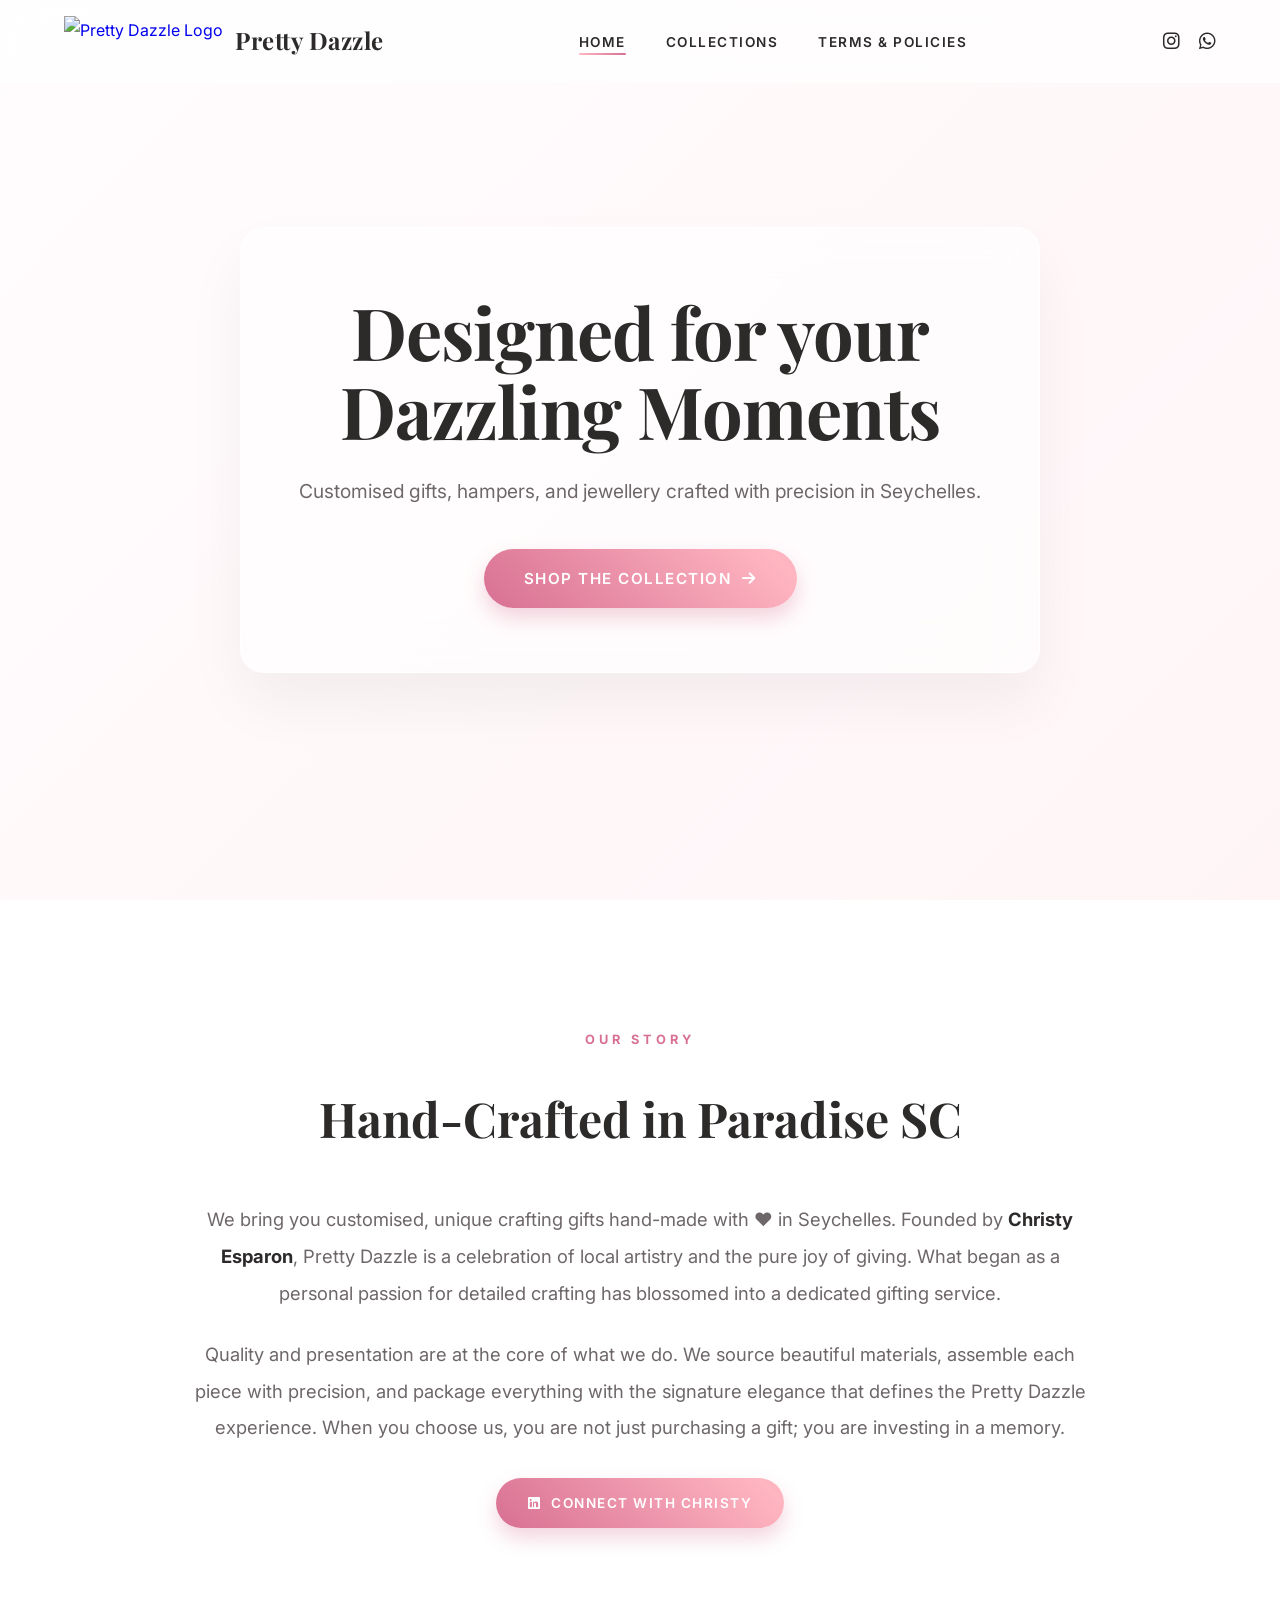
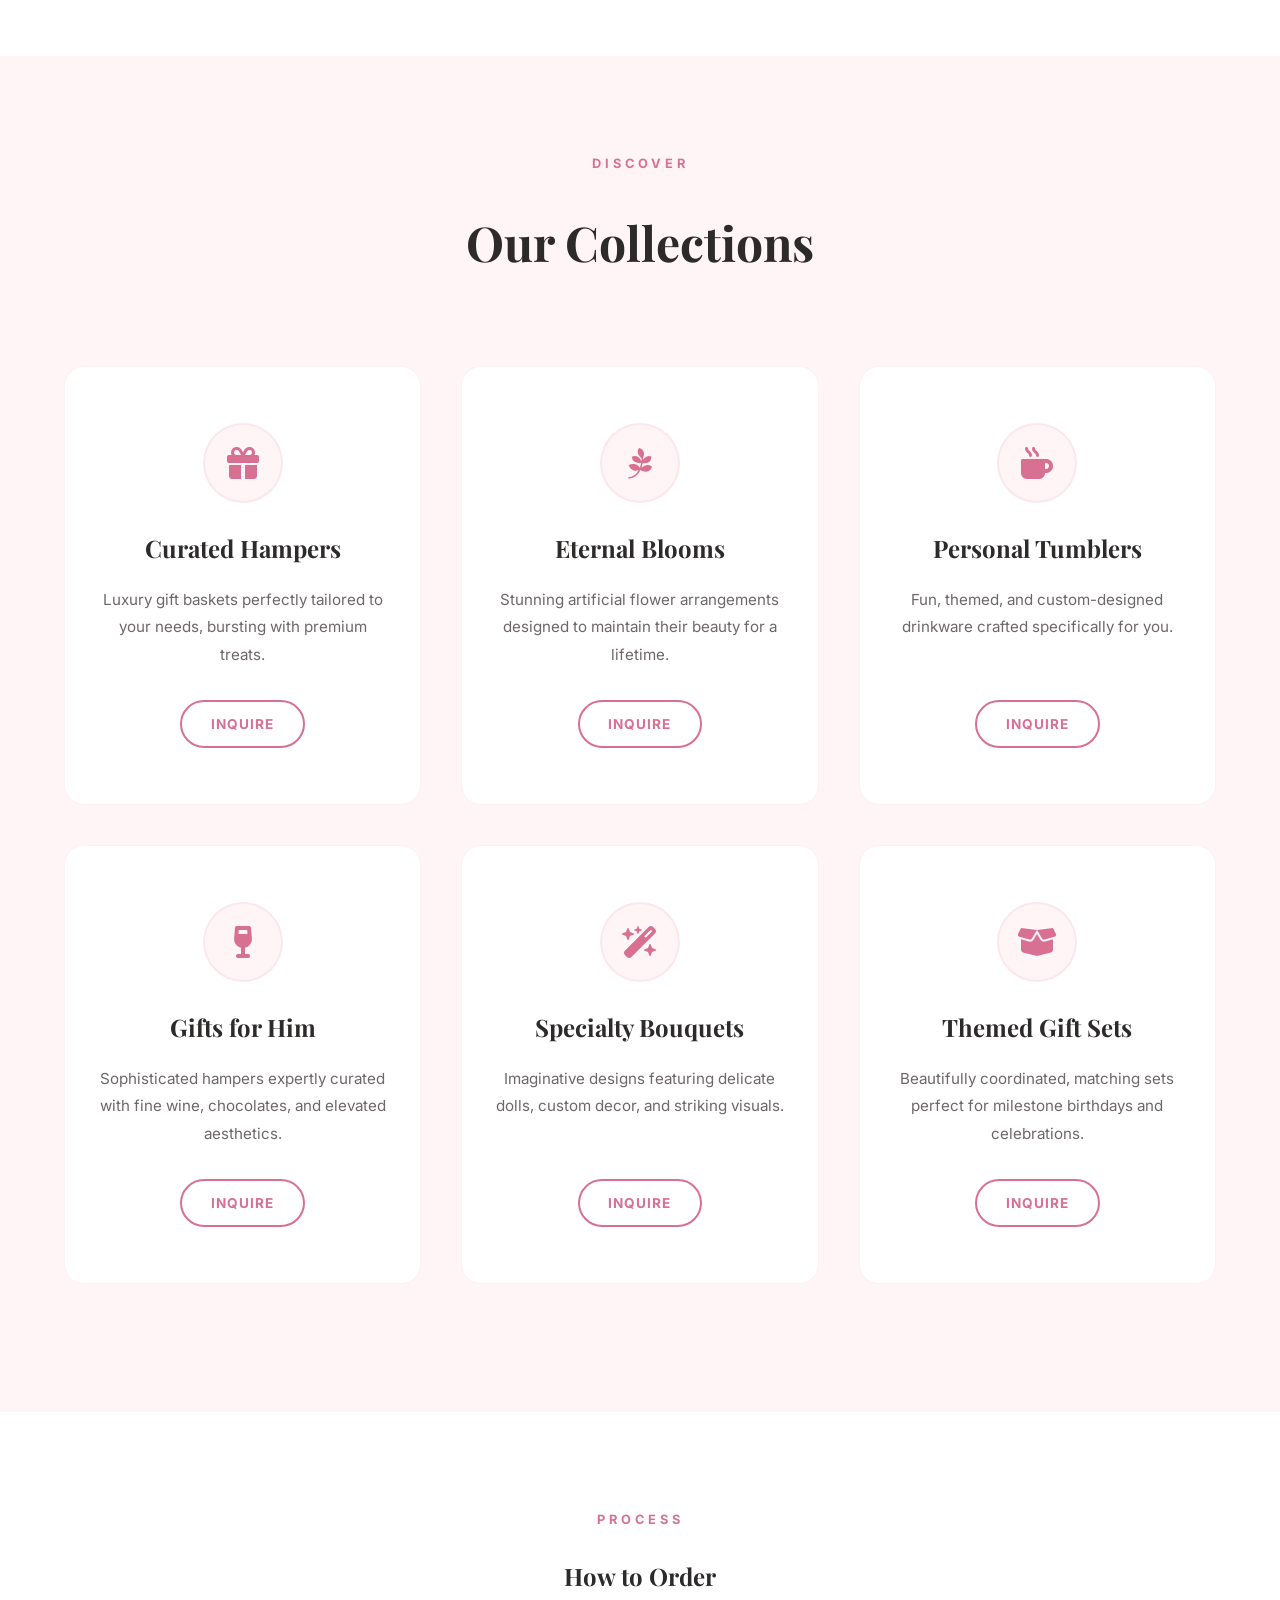
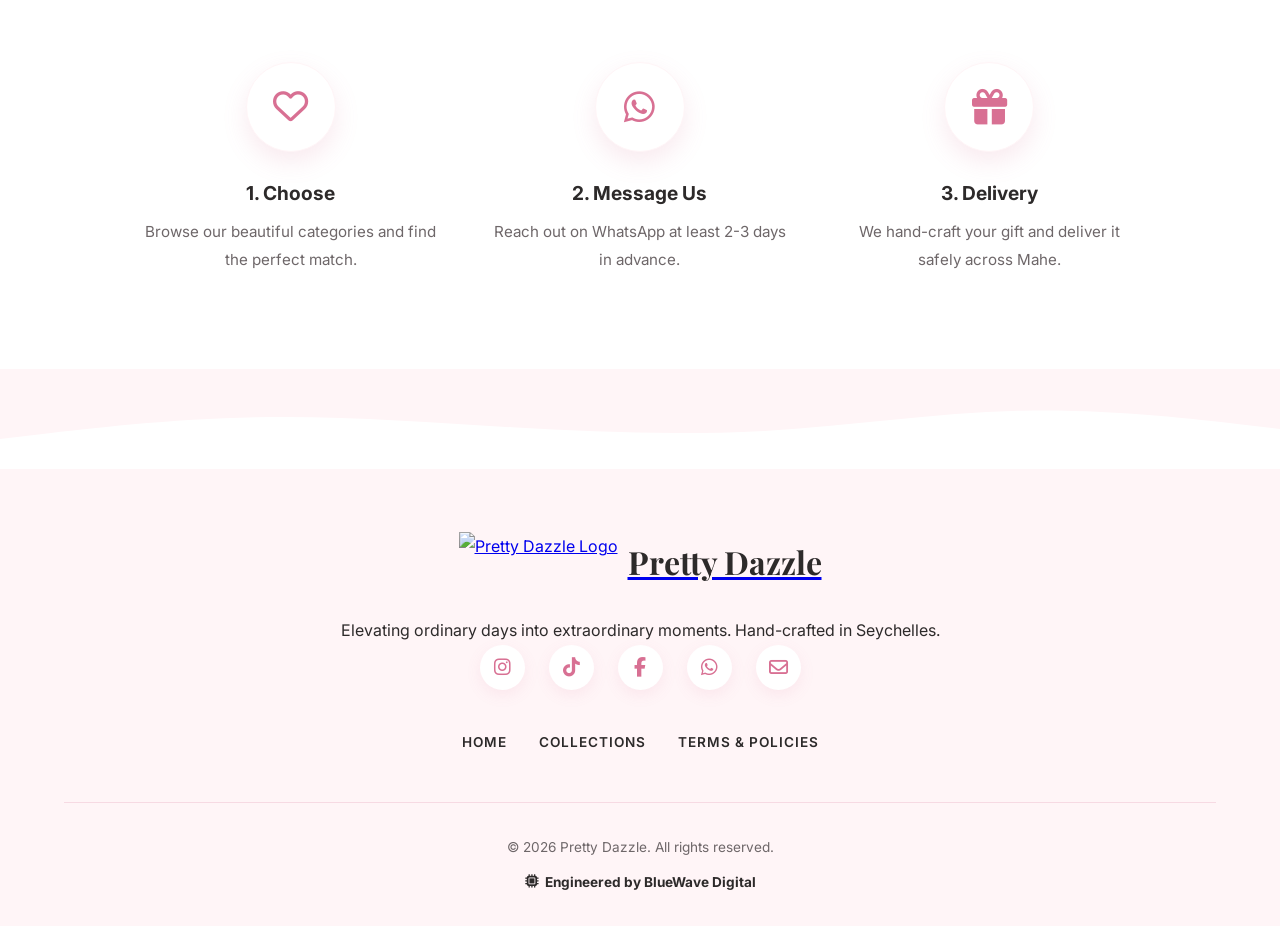
==== commit 88df73ac: "Update index.html" ====
--- a/index.html
+++ b/index.html
@@ -3,249 +3,260 @@
 <head>
     <meta charset="UTF-8">
     <meta name="viewport" content="width=device-width, initial-scale=1.0">
-    <title>Pretty Dazzle | Custom Gifts & Hampers in Seychelles</title>
+    <title>Pretty Dazzle | Custom Gifts in Seychelles</title>
     
     <link rel="icon" href="https://i.ibb.co/8DQxf01L/IMG-20260213-WA0007-removebg-preview.png" type="image/png">
     
-    <link href="https://fonts.googleapis.com/css2?family=Inter:wght@300;400;500;600&family=Playfair+Display:ital,wght@0,400;0,600;0,700;1,400&display=swap" rel="stylesheet">
+    <link href="https://fonts.googleapis.com/css2?family=Inter:wght@300;400;500;600&family=Playfair+Display:ital,wght@0,600;0,700;1,600&display=swap" rel="stylesheet">
     
     <link rel="stylesheet" href="https://cdnjs.cloudflare.com/ajax/libs/font-awesome/6.5.1/css/all.min.css">
 
     <style>
-        /* --- LIGHT PINK & WHITE BOUTIQUE VARIABLES --- */
+        /* --- ADVANCED UI VARIABLES --- */
         :root {
-            --pd-bg-pink: #fef5f7; /* Ultra light airy pink */
-            --pd-white: #ffffff;
-            --pd-accent-pink: #ffb6c1; /* Classic light pink */
-            --pd-dark-pink: #d87093; /* Richer pink for readability and hovers */
-            --pd-text-main: #3a3a3a; /* Soft dark gray, not harsh black */
-            --pd-text-muted: #757575;
+            --bg-pink: #fff5f7; 
+            --card-white: rgba(255, 255, 255, 0.85);
+            --pure-white: #ffffff;
+            --accent-light: #ffb6c1; 
+            --accent-dark: #d87093; 
+            --text-dark: #2d2a2a; 
+            --text-muted: #6e6769;
+            --glass-border: rgba(255, 255, 255, 0.4);
+            --glow-shadow: 0 15px 35px rgba(216, 112, 147, 0.15);
         }
 
         * { margin: 0; padding: 0; box-sizing: border-box; }
 
         body {
             font-family: 'Inter', sans-serif;
-            background-color: var(--pd-bg-pink);
-            color: var(--pd-text-main);
+            background-color: var(--bg-pink);
+            color: var(--text-dark);
             line-height: 1.8;
             overflow-x: hidden;
         }
 
-        h1, h2, h3, h4 { 
-            font-family: 'Playfair Display', serif; 
-            font-weight: 600; 
-            color: var(--pd-text-main); 
-        }
-
-        /* --- LOADER --- */
+        h1, h2, h3, h4 { font-family: 'Playfair Display', serif; color: var(--text-dark); }
+
+        /* --- MODERN LOADER --- */
         #loader {
             position: fixed; top: 0; left: 0; width: 100vw; height: 100vh;
-            background-color: var(--pd-bg-pink); display: flex; justify-content: center; align-items: center;
-            z-index: 9999; transition: opacity 0.8s ease-out, visibility 0.8s ease-out;
-        }
-        .loader-logo { width: 100px; animation: pulse 2s infinite; }
-        @keyframes pulse { 0% { transform: scale(1); opacity: 1; } 50% { transform: scale(1.1); opacity: 0.7; } 100% { transform: scale(1); opacity: 1; } }
-
-        /* --- NAVBAR --- */
+            background-color: var(--bg-pink); display: flex; justify-content: center; align-items: center;
+            z-index: 9999; transition: opacity 0.6s ease-out, visibility 0.6s ease-out;
+        }
+        .loader-ring {
+            position: relative; width: 120px; height: 120px;
+            display: flex; justify-content: center; align-items: center;
+        }
+        .loader-ring::before {
+            content: ''; position: absolute; width: 100%; height: 100%;
+            border-radius: 50%; border: 3px solid transparent;
+            border-top-color: var(--accent-dark); border-right-color: var(--accent-light);
+            animation: spin 1.5s linear infinite;
+        }
+        .loader-logo { width: 70px; object-fit: contain; animation: pulse 2s infinite; }
+        @keyframes spin { 100% { transform: rotate(360deg); } }
+        @keyframes pulse { 0%, 100% { transform: scale(1); opacity: 1; } 50% { transform: scale(1.05); opacity: 0.8; } }
+
+        /* --- GLASSMORPHISM NAVBAR --- */
         .navbar {
             display: flex; justify-content: space-between; align-items: center;
-            padding: 0.8rem 5%; background: rgba(255, 255, 255, 0.95); backdrop-filter: blur(10px);
+            padding: 1rem 5%; background: rgba(255, 255, 255, 0.7); backdrop-filter: blur(15px); -webkit-backdrop-filter: blur(15px);
             position: fixed; width: 100%; top: 0; z-index: 1000; 
-            border-bottom: 1px solid rgba(255, 182, 193, 0.3);
-            transition: all 0.3s ease;
-        }
-        .navbar.scrolled { box-shadow: 0 5px 20px rgba(255, 182, 193, 0.15); }
-
-        .logo { display: flex; align-items: center; gap: 15px; text-decoration: none; }
-        .logo img { height: 60px; object-fit: contain; }
-        .logo span { font-family: 'Playfair Display', serif; font-size: 1.6rem; font-weight: 700; color: var(--pd-text-main); letter-spacing: 1px;}
+            border-bottom: 1px solid var(--glass-border); transition: all 0.4s ease;
+        }
+        .navbar.scrolled { background: rgba(255, 255, 255, 0.95); box-shadow: var(--glow-shadow); }
+
+        .logo { display: flex; align-items: center; gap: 12px; text-decoration: none; }
+        .logo img { height: 50px; object-fit: contain; transition: transform 0.3s; }
+        .logo:hover img { transform: scale(1.1) rotate(5deg); }
+        .logo span { font-family: 'Playfair Display', serif; font-size: 1.5rem; font-weight: 700; color: var(--text-dark); letter-spacing: 0.5px;}
 
         .nav-links { list-style: none; display: flex; gap: 2.5rem; align-items: center; }
         .nav-links a { 
-            color: var(--pd-text-main); text-decoration: none; 
-            font-size: 0.9rem; font-weight: 500; text-transform: uppercase; letter-spacing: 1px;
+            color: var(--text-dark); text-decoration: none; 
+            font-size: 0.85rem; font-weight: 600; text-transform: uppercase; letter-spacing: 1.5px;
             transition: color 0.3s; position: relative;
         }
         .nav-links a::after {
-            content: ''; position: absolute; width: 0; height: 1px; 
-            bottom: -4px; left: 0; background-color: var(--pd-dark-pink); 
-            transition: width 0.3s ease;
+            content: ''; position: absolute; width: 0; height: 2px; 
+            bottom: -5px; left: 0; background: linear-gradient(90deg, var(--accent-light), var(--accent-dark)); 
+            transition: width 0.3s ease; border-radius: 2px;
         }
         .nav-links a:hover::after, .nav-links a.active::after { width: 100%; }
-        .nav-links a:hover, .nav-links a.active { color: var(--pd-dark-pink); }
-
-        .nav-socials { display: flex; gap: 1rem; }
-        .nav-socials a { color: var(--pd-text-main); font-size: 1.1rem; transition: color 0.3s; }
-        .nav-socials a:hover { color: var(--pd-dark-pink); }
-
-        /* --- HERO BANNER (LIGHT & AIRY) --- */
+
+        .nav-socials { display: flex; gap: 1.2rem; }
+        .nav-socials a { color: var(--text-dark); font-size: 1.2rem; transition: all 0.3s; }
+        .nav-socials a:hover { color: var(--accent-dark); transform: translateY(-2px); }
+
+        /* --- FLOATING GLASS HERO --- */
         .hero {
-            position: relative; height: 85vh; min-height: 500px;
-            display: flex; align-items: center; justify-content: center; text-align: center;
-            padding: 0 5%; margin-top: 70px; overflow: hidden;
+            position: relative; height: 100vh; min-height: 600px;
+            display: flex; align-items: center; justify-content: center;
+            overflow: hidden;
         }
         .hero-bg {
             position: absolute; top: -5%; left: -5%; width: 110%; height: 110%;
             background-image: url('https://i.ibb.co/PzrmNKS7/IMG-20260213-WA0014.jpg');
             background-size: cover; background-position: center;
-            filter: blur(10px); 
-            z-index: 1;
+            filter: blur(8px); z-index: 1; transform: scale(1.05);
         }
         .hero-overlay {
             position: absolute; top: 0; left: 0; width: 100%; height: 100%;
-            background: rgba(255, 255, 255, 0.85); /* Bright white overlay to match theme */
+            background: linear-gradient(135deg, rgba(255,255,255,0.7) 0%, rgba(255,245,247,0.85) 100%);
             z-index: 2;
         }
 
-        .hero-content { position: relative; z-index: 3; max-width: 800px; }
-        .hero-content h1 { font-size: 4.5rem; line-height: 1.1; margin-bottom: 1.5rem; color: var(--pd-text-main); animation: fadeInUp 1s ease-out; }
-        .hero-content p { font-size: 1.2rem; margin-bottom: 2.5rem; color: var(--pd-text-muted); font-weight: 400; animation: fadeInUp 1s ease-out 0.2s both; }
-
-        .btn-primary {
-            display: inline-block; background-color: var(--pd-accent-pink); color: var(--pd-white);
+        .hero-glass-card {
+            position: relative; z-index: 3; max-width: 800px; text-align: center;
+            background: rgba(255, 255, 255, 0.6); backdrop-filter: blur(20px); -webkit-backdrop-filter: blur(20px);
+            border: 1px solid rgba(255, 255, 255, 0.8); border-radius: 24px;
+            padding: 4rem 3rem; box-shadow: 0 30px 60px rgba(0,0,0,0.05);
+            animation: fadeInUp 1s ease-out;
+        }
+        
+        .hero-glass-card h1 { font-size: 4.5rem; line-height: 1.1; margin-bottom: 1.5rem; letter-spacing: -1px; }
+        .hero-glass-card p { font-size: 1.2rem; margin-bottom: 2.5rem; color: var(--text-muted); }
+
+        /* Dynamic Tech Button */
+        .btn-dynamic {
+            display: inline-flex; align-items: center; justify-content: center; gap: 10px;
+            background: linear-gradient(45deg, var(--accent-dark), var(--accent-light), var(--accent-dark));
+            background-size: 200% auto; color: var(--pure-white);
             padding: 1rem 2.5rem; border-radius: 50px; text-decoration: none;
-            font-size: 0.95rem; font-weight: 600; text-transform: uppercase; letter-spacing: 2px;
-            transition: all 0.3s ease; border: 1px solid transparent;
-            box-shadow: 0 5px 15px rgba(255, 182, 193, 0.4);
-            animation: fadeInUp 1s ease-out 0.4s both;
-        }
-        .btn-primary:hover {
-            background-color: var(--pd-dark-pink); 
-            box-shadow: 0 8px 20px rgba(216, 112, 147, 0.3);
-            transform: translateY(-2px);
-        }
-
-        /* --- THE STORY (ABOUT) --- */
-        .story-section { padding: 6rem 5%; background-color: var(--pd-white); }
+            font-size: 0.95rem; font-weight: 600; text-transform: uppercase; letter-spacing: 1.5px;
+            transition: 0.5s; box-shadow: 0 10px 20px rgba(216, 112, 147, 0.3); border: none;
+        }
+        .btn-dynamic:hover { background-position: right center; transform: translateY(-3px); box-shadow: 0 15px 30px rgba(216, 112, 147, 0.4); }
+
+        /* --- SCROLL REVEAL ENGINE --- */
+        .reveal { opacity: 0; transform: translateY(40px); transition: all 0.8s cubic-bezier(0.5, 0, 0, 1); }
+        .reveal.active { opacity: 1; transform: translateY(0); }
+
+        /* --- THE STORY --- */
+        .story-section { padding: 8rem 5%; background-color: var(--pure-white); position: relative; }
         .story-container { max-width: 900px; margin: 0 auto; text-align: center; }
         
-        .section-subtitle { font-family: 'Inter', sans-serif; text-transform: uppercase; letter-spacing: 3px; font-size: 0.85rem; color: var(--pd-dark-pink); margin-bottom: 1rem; display: block; }
-        .story-container h2 { font-size: 2.8rem; margin-bottom: 2rem; }
-        
-        .story-text { font-size: 1.1rem; color: var(--pd-text-muted); line-height: 1.9; margin-bottom: 1.5rem; }
-        .story-text strong { color: var(--pd-text-main); font-weight: 600; }
-
-        .founder-block { margin-top: 3rem; padding-top: 3rem; border-top: 1px solid rgba(255, 182, 193, 0.3); display: flex; flex-direction: column; align-items: center; }
-        .founder-name { font-family: 'Playfair Display', serif; font-size: 1.5rem; font-style: italic; color: var(--pd-text-main); margin-bottom: 1rem; }
-        .btn-linkedin {
-            display: inline-flex; align-items: center; gap: 8px; font-size: 0.9rem;
-            color: var(--pd-text-muted); text-decoration: none; transition: color 0.3s;
-        }
-        .btn-linkedin:hover { color: var(--pd-dark-pink); } 
-
-        /* --- COLLECTIONS PREVIEW (TEXT ONLY) --- */
-        .collections-section { padding: 6rem 5%; background-color: var(--pd-bg-pink); }
-        .collections-header { text-align: center; margin-bottom: 4rem; }
-        .collections-header h2 { font-size: 2.8rem; }
-
-        .collections-grid { 
-            display: grid; grid-template-columns: repeat(3, 1fr); 
-            gap: 2.5rem; max-width: 1200px; margin: 0 auto; 
-        }
-        
-        .text-card {
-            background: var(--pd-white);
-            padding: 3.5rem 2.5rem;
-            border-radius: 12px;
-            text-align: center;
-            border: 1px solid rgba(255, 182, 193, 0.4);
-            box-shadow: 0 5px 15px rgba(255, 182, 193, 0.1);
-            transition: all 0.4s ease;
-            position: relative;
-            display: flex;
-            flex-direction: column;
-            align-items: center;
-        }
-        
-        .text-card::before {
-            content: ''; position: absolute; top: 0; left: 50%;
-            transform: translateX(-50%);
-            width: 40px; height: 3px;
-            background-color: var(--pd-accent-pink);
-            border-radius: 0 0 4px 4px;
-            transition: all 0.4s ease;
-        }
-
-        .text-card:hover { 
-            transform: translateY(-8px); 
-            box-shadow: 0 20px 40px rgba(255, 182, 193, 0.2); 
-            border-color: var(--pd-accent-pink); 
-        }
-        .text-card:hover::before { width: 100%; border-radius: 0; background-color: var(--pd-dark-pink); }
-
-        .card-icon { 
-            font-size: 2.5rem; color: var(--pd-accent-pink); 
-            margin-bottom: 1.5rem; transition: transform 0.4s ease;
-        }
-        .text-card:hover .card-icon { transform: scale(1.1); color: var(--pd-dark-pink); }
-
-        .text-card h3 { font-size: 1.6rem; margin-bottom: 1rem; }
-        .text-card p { 
-            color: var(--pd-text-muted); margin-bottom: 2.5rem; 
-            font-size: 0.95rem; line-height: 1.7; flex-grow: 1;
-        }
+        .tagline { font-family: 'Inter', sans-serif; text-transform: uppercase; letter-spacing: 4px; font-size: 0.8rem; color: var(--accent-dark); margin-bottom: 1.5rem; display: block; font-weight: 700; }
+        .story-container h2 { font-size: 3rem; margin-bottom: 2.5rem; }
+        .story-text { font-size: 1.15rem; color: var(--text-muted); line-height: 2; margin-bottom: 1.5rem; }
+        .story-text strong { color: var(--text-dark); font-weight: 700; }
+
+        /* --- MODERN COLLECTIONS GRID --- */
+        .collections-section { padding: 6rem 5% 8rem; background-color: var(--bg-pink); }
+        .collections-header { text-align: center; margin-bottom: 5rem; }
+        .collections-header h2 { font-size: 3rem; }
+
+        .collections-grid { display: grid; grid-template-columns: repeat(3, 1fr); gap: 2.5rem; max-width: 1200px; margin: 0 auto; }
+        
+        .tech-card {
+            background: var(--pure-white); padding: 3.5rem 2rem; border-radius: 20px;
+            text-align: center; border: 1px solid rgba(255, 182, 193, 0.2);
+            transition: all 0.4s cubic-bezier(0.175, 0.885, 0.32, 1.275);
+            position: relative; display: flex; flex-direction: column; align-items: center;
+            z-index: 1; overflow: hidden;
+        }
+        
+        .tech-card::before {
+            content: ''; position: absolute; top: 0; left: 0; width: 100%; height: 100%;
+            background: linear-gradient(180deg, rgba(255,255,255,0) 0%, rgba(255,182,193,0.05) 100%);
+            z-index: -1; opacity: 0; transition: opacity 0.4s ease;
+        }
+
+        .tech-card:hover { transform: translateY(-12px); box-shadow: var(--glow-shadow); border-color: rgba(216, 112, 147, 0.3); }
+        .tech-card:hover::before { opacity: 1; }
+
+        .icon-wrapper {
+            width: 80px; height: 80px; border-radius: 50%;
+            background: var(--bg-pink); display: flex; justify-content: center; align-items: center;
+            font-size: 2rem; color: var(--accent-dark); margin-bottom: 1.5rem;
+            transition: all 0.4s ease; box-shadow: inset 0 0 0 2px rgba(216, 112, 147, 0.1);
+        }
+        .tech-card:hover .icon-wrapper { background: var(--accent-dark); color: var(--pure-white); transform: scale(1.1); box-shadow: 0 10px 20px rgba(216, 112, 147, 0.3); }
+
+        .tech-card h3 { font-size: 1.5rem; margin-bottom: 1rem; }
+        .tech-card p { color: var(--text-muted); margin-bottom: 2rem; font-size: 0.95rem; flex-grow: 1; }
 
         .btn-outline {
-            display: inline-block; background-color: transparent; 
-            color: var(--pd-dark-pink); border: 1px solid var(--pd-dark-pink);
+            background: transparent; color: var(--accent-dark); border: 2px solid var(--accent-dark);
             padding: 0.6rem 1.8rem; border-radius: 50px; text-decoration: none;
-            font-size: 0.85rem; font-weight: 600; text-transform: uppercase; letter-spacing: 1px;
+            font-size: 0.85rem; font-weight: 700; text-transform: uppercase; letter-spacing: 1px;
             transition: all 0.3s ease; margin-top: auto;
         }
-        .text-card:hover .btn-outline {
-            background-color: var(--pd-dark-pink); color: var(--pd-white);
-        }
-
-        /* --- HOW TO ORDER --- */
-        .order-section { padding: 5rem 5%; background-color: var(--pd-white); text-align: center; }
-        .order-grid { display: grid; grid-template-columns: repeat(3, 1fr); gap: 3rem; max-width: 1000px; margin: 3rem auto 0; }
-        .order-step i { font-size: 2.5rem; color: var(--pd-accent-pink); margin-bottom: 1.5rem; }
-        .order-step h4 { font-size: 1.2rem; margin-bottom: 0.5rem; }
-        .order-step p { font-size: 0.95rem; color: var(--pd-text-muted); }
-
-        /* --- LIGHT THEME FOOTER --- */
-        .site-footer { background-color: var(--pd-white); color: var(--pd-text-main); padding: 5rem 5% 2rem; text-align: center; border-top: 1px solid rgba(255, 182, 193, 0.3); }
+        .tech-card:hover .btn-outline { background: var(--accent-dark); color: var(--pure-white); }
+
+        /* --- HOW TO ORDER (Glowing Process) --- */
+        .order-section { padding: 6rem 5%; background-color: var(--pure-white); text-align: center; }
+        .order-grid { display: grid; grid-template-columns: repeat(3, 1fr); gap: 3rem; max-width: 1000px; margin: 4rem auto 0; }
+        
+        .step-item { position: relative; }
+        .step-icon {
+            width: 90px; height: 90px; margin: 0 auto 1.5rem;
+            background: var(--pure-white); border-radius: 50%; display: flex; justify-content: center; align-items: center;
+            font-size: 2.2rem; color: var(--accent-dark);
+            box-shadow: 0 10px 25px rgba(216, 112, 147, 0.15); border: 1px solid var(--bg-pink);
+            position: relative; z-index: 2;
+        }
+        /* Connecting Line */
+        .step-item:not(:last-child)::after {
+            content: ''; position: absolute; top: 45px; left: 60%; width: 80%; height: 2px;
+            background: dashed 2px var(--accent-light); z-index: 1; opacity: 0.5;
+        }
+        
+        .step-item h4 { font-family: 'Inter', sans-serif; font-size: 1.2rem; margin-bottom: 0.5rem; }
+        .step-item p { font-size: 0.95rem; color: var(--text-muted); }
+
+        /* --- CSS SVG WAVE SEPARATOR --- */
+        .wave-separator {
+            width: 100%; height: 100px; overflow: hidden; line-height: 0;
+            background: var(--pure-white); transform: rotate(180deg); margin-bottom: -1px;
+        }
+        .wave-separator svg { display: block; width: 100%; height: 100px; }
+        .wave-separator path { fill: var(--bg-pink); }
+
+        /* --- HIGH-TECH FOOTER --- */
+        .site-footer { background-color: var(--bg-pink); color: var(--text-dark); padding: 4rem 5% 2rem; text-align: center; }
         .footer-content { max-width: 600px; margin: 0 auto 3rem; }
-        .footer-logo { font-family: 'Playfair Display', serif; font-size: 2rem; font-weight: 700; margin-bottom: 1rem; color: var(--pd-text-main); }
-        .footer-content p { color: var(--pd-text-muted); font-size: 0.95rem; margin-bottom: 2rem; }
-        
-        .footer-socials { display: flex; justify-content: center; gap: 1.5rem; margin-bottom: 3rem; }
+        .footer-logo { display: inline-flex; align-items: center; gap: 10px; margin-bottom: 1.5rem; }
+        .footer-logo img { height: 60px; object-fit: contain; }
+        .footer-logo span { font-family: 'Playfair Display', serif; font-size: 2rem; font-weight: 700; color: var(--text-dark); }
+        
+        .footer-socials { display: flex; justify-content: center; gap: 1.5rem; margin-bottom: 2.5rem; }
         .footer-socials a { 
             display: flex; align-items: center; justify-content: center; width: 45px; height: 45px;
-            border: 1px solid var(--pd-accent-pink); border-radius: 50%;
-            color: var(--pd-dark-pink); font-size: 1.2rem; transition: all 0.3s; text-decoration: none;
-            background: var(--pd-bg-pink);
-        }
-        .footer-socials a:hover { background-color: var(--pd-dark-pink); border-color: var(--pd-dark-pink); color: var(--pd-white); transform: translateY(-3px); box-shadow: 0 5px 15px rgba(216, 112, 147, 0.3);}
+            background: var(--pure-white); border-radius: 50%; box-shadow: 0 5px 15px rgba(216, 112, 147, 0.1);
+            color: var(--accent-dark); font-size: 1.2rem; transition: all 0.3s; text-decoration: none;
+        }
+        .footer-socials a:hover { background-color: var(--accent-dark); color: var(--pure-white); transform: translateY(-5px); box-shadow: var(--glow-shadow);}
 
         .footer-links { display: flex; justify-content: center; gap: 2rem; margin-bottom: 3rem; flex-wrap: wrap; }
-        .footer-links a { color: var(--pd-text-main); text-decoration: none; font-size: 0.9rem; text-transform: uppercase; letter-spacing: 1px; font-weight: 500; transition: color 0.3s; }
-        .footer-links a:hover { color: var(--pd-dark-pink); }
-
-        /* BlueWave Digital Attribution */
-        .footer-bottom { border-top: 1px solid rgba(255, 182, 193, 0.3); padding-top: 2rem; font-size: 0.85rem; color: var(--pd-text-muted); }
-        .agency-link { display: inline-flex; align-items: center; gap: 6px; color: var(--pd-text-main); text-decoration: none; font-weight: 600; margin-top: 10px; transition: color 0.3s;}
-        .agency-link:hover { color: var(--pd-dark-pink); }
-
-        @keyframes fadeInUp { from { opacity: 0; transform: translateY(30px); } to { opacity: 1; transform: translateY(0); } }
+        .footer-links a { color: var(--text-dark); text-decoration: none; font-size: 0.85rem; font-weight: 600; text-transform: uppercase; letter-spacing: 1px; transition: color 0.3s; }
+        .footer-links a:hover { color: var(--accent-dark); }
+
+        .footer-bottom { border-top: 1px solid rgba(216, 112, 147, 0.2); padding-top: 2rem; font-size: 0.85rem; color: var(--text-muted); }
+        .agency-link { display: inline-flex; align-items: center; gap: 6px; color: var(--text-dark); text-decoration: none; font-weight: 700; margin-top: 10px; transition: color 0.3s;}
+        .agency-link:hover { color: var(--accent-dark); }
+
+        @keyframes fadeInUp { from { opacity: 0; transform: translateY(40px); } to { opacity: 1; transform: translateY(0); } }
 
         /* MOBILE RESPONSIVE */
-        .menu-toggle { display: none; font-size: 1.5rem; color: var(--pd-text-main); cursor: pointer; }
-        
+        .menu-toggle { display: none; font-size: 1.5rem; color: var(--text-dark); cursor: pointer; }
         @media (max-width: 900px) {
             .nav-links, .nav-socials { display: none; }
             .menu-toggle { display: block; }
-            .hero-content h1 { font-size: 3rem; }
-            .collections-grid, .order-grid { grid-template-columns: 1fr; gap: 2rem; }
-            .story-container h2 { font-size: 2.2rem; }
+            .hero-glass-card { padding: 3rem 1.5rem; border-radius: 16px; }
+            .hero-glass-card h1 { font-size: 2.8rem; }
+            .collections-grid { grid-template-columns: 1fr; gap: 2rem; }
+            .order-grid { grid-template-columns: 1fr; gap: 3rem; }
+            .step-item:not(:last-child)::after { display: none; } /* Hide connecting line on mobile */
         }
     </style>
 </head>
 <body>
 
     <div id="loader">
-        <img src="https://i.ibb.co/8DQxf01L/IMG-20260213-WA0007-removebg-preview.png" alt="Pretty Dazzle" class="loader-logo">
+        <div class="loader-ring">
+            <img src="https://i.ibb.co/8DQxf01L/IMG-20260213-WA0007-removebg-preview.png" alt="Pretty Dazzle" class="loader-logo">
+        </div>
     </div>
 
     <nav class="navbar" id="navbar">
@@ -272,80 +283,77 @@
         <div class="hero-bg"></div>
         <div class="hero-overlay"></div>
         
-        <div class="hero-content">
+        <div class="hero-glass-card">
             <h1>Designed for your Dazzling Moments</h1>
-            <p>Customised gifts, hampers, and jewellery made with Love. Welcome to Pretty Dazzle.</p>
-            <a href="#collections" class="btn-primary">Shop the Collection</a>
+            <p>Customised gifts, hampers, and jewellery crafted with precision in Seychelles.</p>
+            <a href="#collections" class="btn-dynamic">Shop the Collection <i class="fa-solid fa-arrow-right"></i></a>
         </div>
     </header>
 
     <section class="story-section">
-        <div class="story-container">
-            <span class="section-subtitle">Our Story</span>
+        <div class="story-container reveal">
+            <span class="tagline">Our Story</span>
             <h2>Hand-Crafted in Paradise SC</h2>
             
-            <p class="story-text">We bring you customised, unique crafting gifts hand-made with ❤️ in Seychelles. Founded by <strong>Christy Esparon</strong>, Pretty Dazzle is a celebration of local artistry and the pure joy of giving. What began as a personal passion for detailed crafting has blossomed into a dedicated gifting service, designed to bring dazzling smiles to faces across the islands.</p>
+            <p class="story-text">We bring you customised, unique crafting gifts hand-made with ❤️ in Seychelles. Founded by <strong>Christy Esparon</strong>, Pretty Dazzle is a celebration of local artistry and the pure joy of giving. What began as a personal passion for detailed crafting has blossomed into a dedicated gifting service.</p>
             
-            <p class="story-text">We believe that every gift should tell a unique, personal story. Whether you are celebrating a milestone birthday, a romantic anniversary, or simply surprising a loved one "just because," our creations are made to elevate those ordinary days into extraordinary moments. From our carefully curated luxury hampers bursting with treats to our vibrant, eternal artificial blooms, we pour our hearts into every single detail.</p>
-            
-            <p class="story-text">Quality and presentation are at the core of what we do. We source beautiful materials, assemble each piece with precision, and package everything with the signature elegance that defines the Pretty Dazzle experience. When you choose us, you are not just purchasing a gift; you are investing in a beautifully hand-crafted memory designed to last a lifetime.</p>
-
-            <div class="founder-block">
-                <div class="founder-name">Christy Esparon</div>
-                <a href="https://www.linkedin.com/in/christy-esparon-375869164" target="_blank" class="btn-linkedin">
-                    <i class="fa-brands fa-linkedin"></i> Connect with the Founder
+            <p class="story-text">Quality and presentation are at the core of what we do. We source beautiful materials, assemble each piece with precision, and package everything with the signature elegance that defines the Pretty Dazzle experience. When you choose us, you are not just purchasing a gift; you are investing in a memory.</p>
+
+            <div style="margin-top: 2rem;">
+                <a href="https://www.linkedin.com/in/christy-esparon-375869164" target="_blank" class="btn-dynamic" style="padding: 0.8rem 2rem; font-size: 0.85rem;">
+                    <i class="fa-brands fa-linkedin"></i> Connect with Christy
                 </a>
             </div>
         </div>
     </section>
 
     <section class="collections-section" id="collections">
-        <div class="collections-header">
-            <span class="section-subtitle">Discover</span>
+        <div class="collections-header reveal">
+            <span class="tagline">Discover</span>
             <h2>Our Collections</h2>
         </div>
 
         <div class="collections-grid">
             
-            <div class="text-card">
-                <div class="card-icon"><i class="fa-solid fa-gift"></i></div>
+            <div class="tech-card reveal">
+                <div class="icon-wrapper"><i class="fa-solid fa-gift"></i></div>
                 <h3>Curated Hampers</h3>
-                <p>Luxury gift baskets perfectly tailored to your needs, bursting with premium treats and elegant details.</p>
+                <p>Luxury gift baskets perfectly tailored to your needs, bursting with premium treats.</p>
                 <a href="https://wa.me/2482569697?text=Hello%20Pretty%20Dazzle!%20I%20am%20interested%20in%20a%20Curated%20Hamper." target="_blank" class="btn-outline">Inquire</a>
             </div>
 
-            <div class="text-card">
-                <div class="card-icon"><i class="fa-brands fa-pagelines"></i></div>
+            <div class="tech-card reveal">
+                <div class="icon-wrapper"><i class="fa-brands fa-pagelines"></i></div>
                 <h3>Eternal Blooms</h3>
-                <p>Stunning, hand-crafted artificial flower arrangements designed to maintain their beauty for a lifetime.</p>
+                <p>Stunning artificial flower arrangements designed to maintain their beauty for a lifetime.</p>
                 <a href="https://wa.me/2482569697?text=Hello%20Pretty%20Dazzle!%20I%20am%20interested%20in%20Eternal%20Blooms." target="_blank" class="btn-outline">Inquire</a>
             </div>
 
-            <div class="text-card">
-                <div class="card-icon"><i class="fa-solid fa-mug-hot"></i></div>
+            <div class="tech-card reveal">
+                <div class="icon-wrapper"><i class="fa-solid fa-mug-hot"></i></div>
                 <h3>Personal Tumblers</h3>
-                <p>Fun, themed, and custom-designed drinkware crafted specifically for you or your recipient.</p>
+                <p>Fun, themed, and custom-designed drinkware crafted specifically for you.</p>
                 <a href="https://wa.me/2482569697?text=Hello%20Pretty%20Dazzle!%20I%20am%20interested%20in%20a%20Personalized%20Tumbler." target="_blank" class="btn-outline">Inquire</a>
             </div>
 
-            <div class="text-card">
-                <div class="card-icon"><i class="fa-solid fa-wine-glass"></i></div>
+            <div class="tech-card reveal">
+                <div class="icon-wrapper"><i class="fa-solid fa-wine-glass"></i></div>
                 <h3>Gifts for Him</h3>
-                <p>Sophisticated, masculine hampers expertly curated with fine wine, chocolates, and elevated aesthetics.</p>
+                <p>Sophisticated hampers expertly curated with fine wine, chocolates, and elevated aesthetics.</p>
                 <a href="https://wa.me/2482569697?text=Hello%20Pretty%20Dazzle!%20I%20am%20interested%20in%20Gifts%20for%20Him." target="_blank" class="btn-outline">Inquire</a>
             </div>
 
-            <div class="text-card">
-                <div class="card-icon"><i class="fa-solid fa-wand-magic-sparkles"></i></div>
+            <div class="tech-card reveal">
+                <div class="icon-wrapper"><i class="fa-solid fa-wand-magic-sparkles"></i></div>
                 <h3>Specialty Bouquets</h3>
-                <p>Unique, imaginative designs featuring delicate dolls, custom decor, and striking visual elements.</p>
+                <p>Imaginative designs featuring delicate dolls, custom decor, and striking visuals.</p>
                 <a href="https://wa.me/2482569697?text=Hello%20Pretty%20Dazzle!%20I%20am%20interested%20in%20a%20Specialty%20Bouquet." target="_blank" class="btn-outline">Inquire</a>
             </div>
 
-            <div class="text-card">
-                <div class="card-icon"><i class="fa-solid fa-box-open"></i></div>
+            <div class="tech-card reveal">
+                <div class="icon-wrapper"><i class="fa-solid fa-box-open"></i></div>
                 <h3>Themed Gift Sets</h3>
-                <p>Beautifully coordinated, matching sets perfect for milestone birthdays, anniversaries, and celebrations.</p>
+                <p>Beautifully coordinated, matching sets perfect for milestone birthdays and celebrations.</p>
                 <a href="https://wa.me/2482569697?text=Hello%20Pretty%20Dazzle!%20I%20am%20interested%20in%20a%20Themed%20Gift%20Set." target="_blank" class="btn-outline">Inquire</a>
             </div>
 
@@ -353,32 +361,41 @@
     </section>
 
     <section class="order-section">
-        <span class="section-subtitle">Simple & Seamless</span>
-        <h2>How to Order</h2>
+        <span class="tagline reveal">Process</span>
+        <h2 class="reveal">How to Order</h2>
         
         <div class="order-grid">
-            <div class="order-step">
-                <i class="fa-regular fa-heart"></i>
-                <h4>1. Choose a Collection</h4>
-                <p>Browse our beautiful categories and find the perfect match for your loved one.</p>
-            </div>
-            <div class="order-step">
-                <i class="fa-brands fa-whatsapp"></i>
+            <div class="step-item reveal">
+                <div class="step-icon"><i class="fa-regular fa-heart"></i></div>
+                <h4>1. Choose</h4>
+                <p>Browse our beautiful categories and find the perfect match.</p>
+            </div>
+            <div class="step-item reveal">
+                <div class="step-icon"><i class="fa-brands fa-whatsapp"></i></div>
                 <h4>2. Message Us</h4>
-                <p>Reach out on WhatsApp with your request at least 2-3 days in advance.</p>
-            </div>
-            <div class="order-step">
-                <i class="fa-solid fa-gift"></i>
-                <h4>3. Dazzling Delivery</h4>
-                <p>We hand-craft your gift and deliver it safely across Mahe Island.</p>
+                <p>Reach out on WhatsApp at least 2-3 days in advance.</p>
+            </div>
+            <div class="step-item reveal">
+                <div class="step-icon"><i class="fa-solid fa-gift"></i></div>
+                <h4>3. Delivery</h4>
+                <p>We hand-craft your gift and deliver it safely across Mahe.</p>
             </div>
         </div>
     </section>
+
+    <div class="wave-separator">
+        <svg viewBox="0 0 1440 320" preserveAspectRatio="none">
+            <path d="M0,128L48,144C96,160,192,192,288,186.7C384,181,480,139,576,122.7C672,107,768,117,864,133.3C960,149,1056,171,1152,165.3C1248,160,1344,128,1392,112L1440,96L1440,320L1392,320C1344,320,1248,320,1152,320C1056,320,960,320,864,320C768,320,672,320,576,320C480,320,384,320,288,320C192,320,96,320,48,320L0,320Z"></path>
+        </svg>
+    </div>
 
     <footer class="site-footer">
         <div class="footer-content">
-            <div class="footer-logo">Pretty Dazzle</div>
-            <p>We bring you customised, unique crafting gifts hand-made with love in Seychelles. Elevating ordinary days into extraordinary moments.</p>
+            <a href="/" class="footer-logo">
+                <img src="https://i.ibb.co/8DQxf01L/IMG-20260213-WA0007-removebg-preview.png" alt="Pretty Dazzle Logo">
+                <span>Pretty Dazzle</span>
+            </a>
+            <p>Elevating ordinary days into extraordinary moments. Hand-crafted in Seychelles.</p>
             
             <div class="footer-socials">
                 <a href="https://www.instagram.com/prettydazzled?utm_source=qr&igsh=MWRlY29wcWdhY3d3eQ==" target="_blank" title="Instagram"><i class="fa-brands fa-instagram"></i></a>
@@ -390,8 +407,8 @@
 
             <div class="footer-links">
                 <a href="/">Home</a>
-                <a href="/collections/">Our Collections</a>
-                <a href="/terms/">Terms & Conditions</a>
+                <a href="/collections/">Collections</a>
+                <a href="/terms/">Terms & Policies</a>
             </div>
         </div>
 
@@ -399,21 +416,21 @@
             &copy; 2026 Pretty Dazzle. All rights reserved.
             <br>
             <a href="https://bluewave-digital.tylernicholasgroup.com" target="_blank" class="agency-link">
-                <i class="fa-solid fa-microchip"></i> Website by BlueWave Digital
+                <i class="fa-solid fa-microchip"></i> Engineered by BlueWave Digital
             </a>
         </div>
     </footer>
 
     <script>
-        // Loader Logic
+        // Loader
         window.addEventListener("load", () => {
             setTimeout(() => {
                 document.getElementById("loader").style.opacity = "0";
-                setTimeout(() => document.getElementById("loader").style.visibility = "hidden", 800);
+                setTimeout(() => document.getElementById("loader").style.visibility = "hidden", 600);
             }, 800);
         });
 
-        // Navbar Scroll Effect
+        // Navbar Blur & Shadow on Scroll
         window.addEventListener("scroll", () => {
             const navbar = document.getElementById("navbar");
             if (window.scrollY > 50) {
@@ -423,7 +440,22 @@
             }
         });
 
-        // Mobile Menu Toggle 
+        // Scroll Reveal Animation Engine (Like Aqua Smart)
+        function reveal() {
+            var reveals = document.querySelectorAll(".reveal");
+            for (var i = 0; i < reveals.length; i++) {
+                var windowHeight = window.innerHeight;
+                var elementTop = reveals[i].getBoundingClientRect().top;
+                var elementVisible = 100;
+                if (elementTop < windowHeight - elementVisible) {
+                    reveals[i].classList.add("active");
+                }
+            }
+        }
+        window.addEventListener("scroll", reveal);
+        reveal(); // Trigger on load
+
+        // Mobile Menu
         const menuToggle = document.querySelector('.menu-toggle');
         const navLinks = document.querySelector('.nav-links');
         
@@ -439,7 +471,7 @@
                 navLinks.style.width = '100%';
                 navLinks.style.backgroundColor = 'rgba(255, 255, 255, 0.98)';
                 navLinks.style.padding = '2rem 0';
-                navLinks.style.boxShadow = '0 10px 15px rgba(255, 182, 193, 0.15)';
+                navLinks.style.boxShadow = '0 15px 35px rgba(216, 112, 147, 0.15)';
             }
         });
     </script>
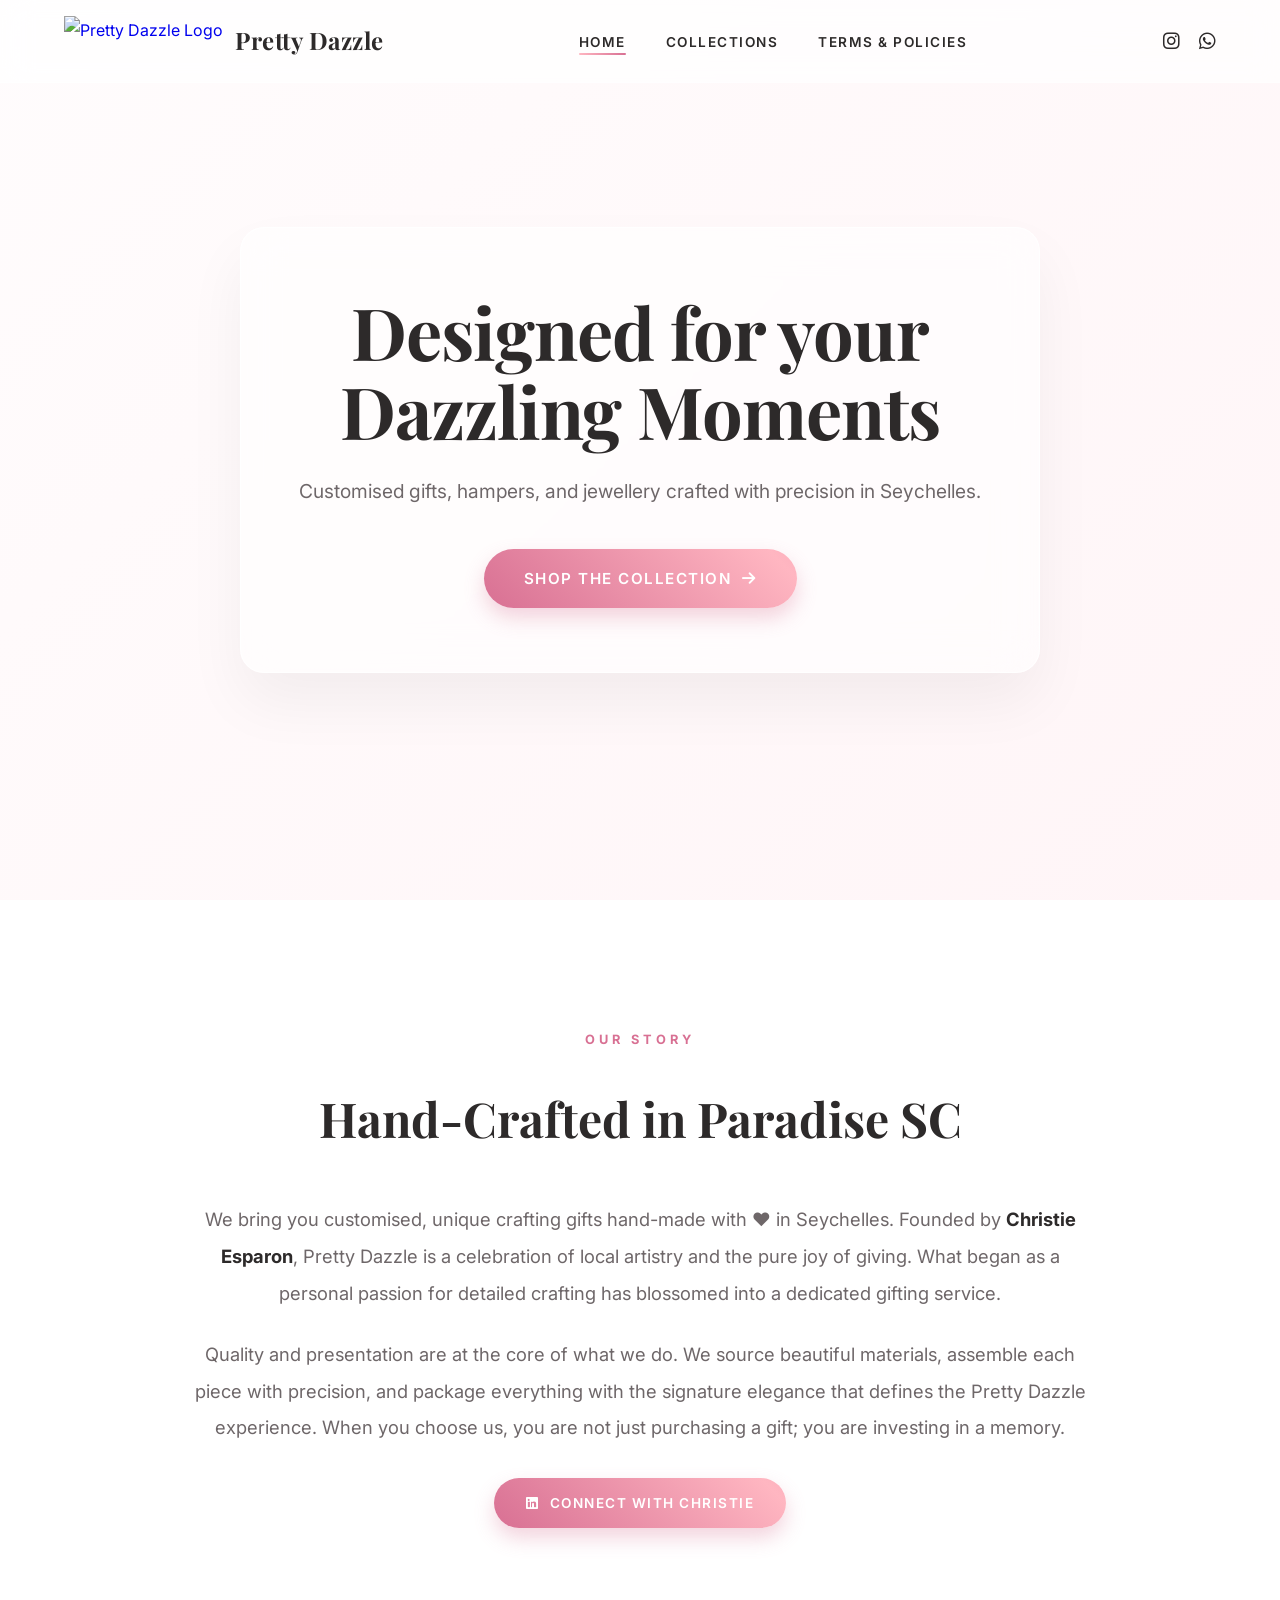
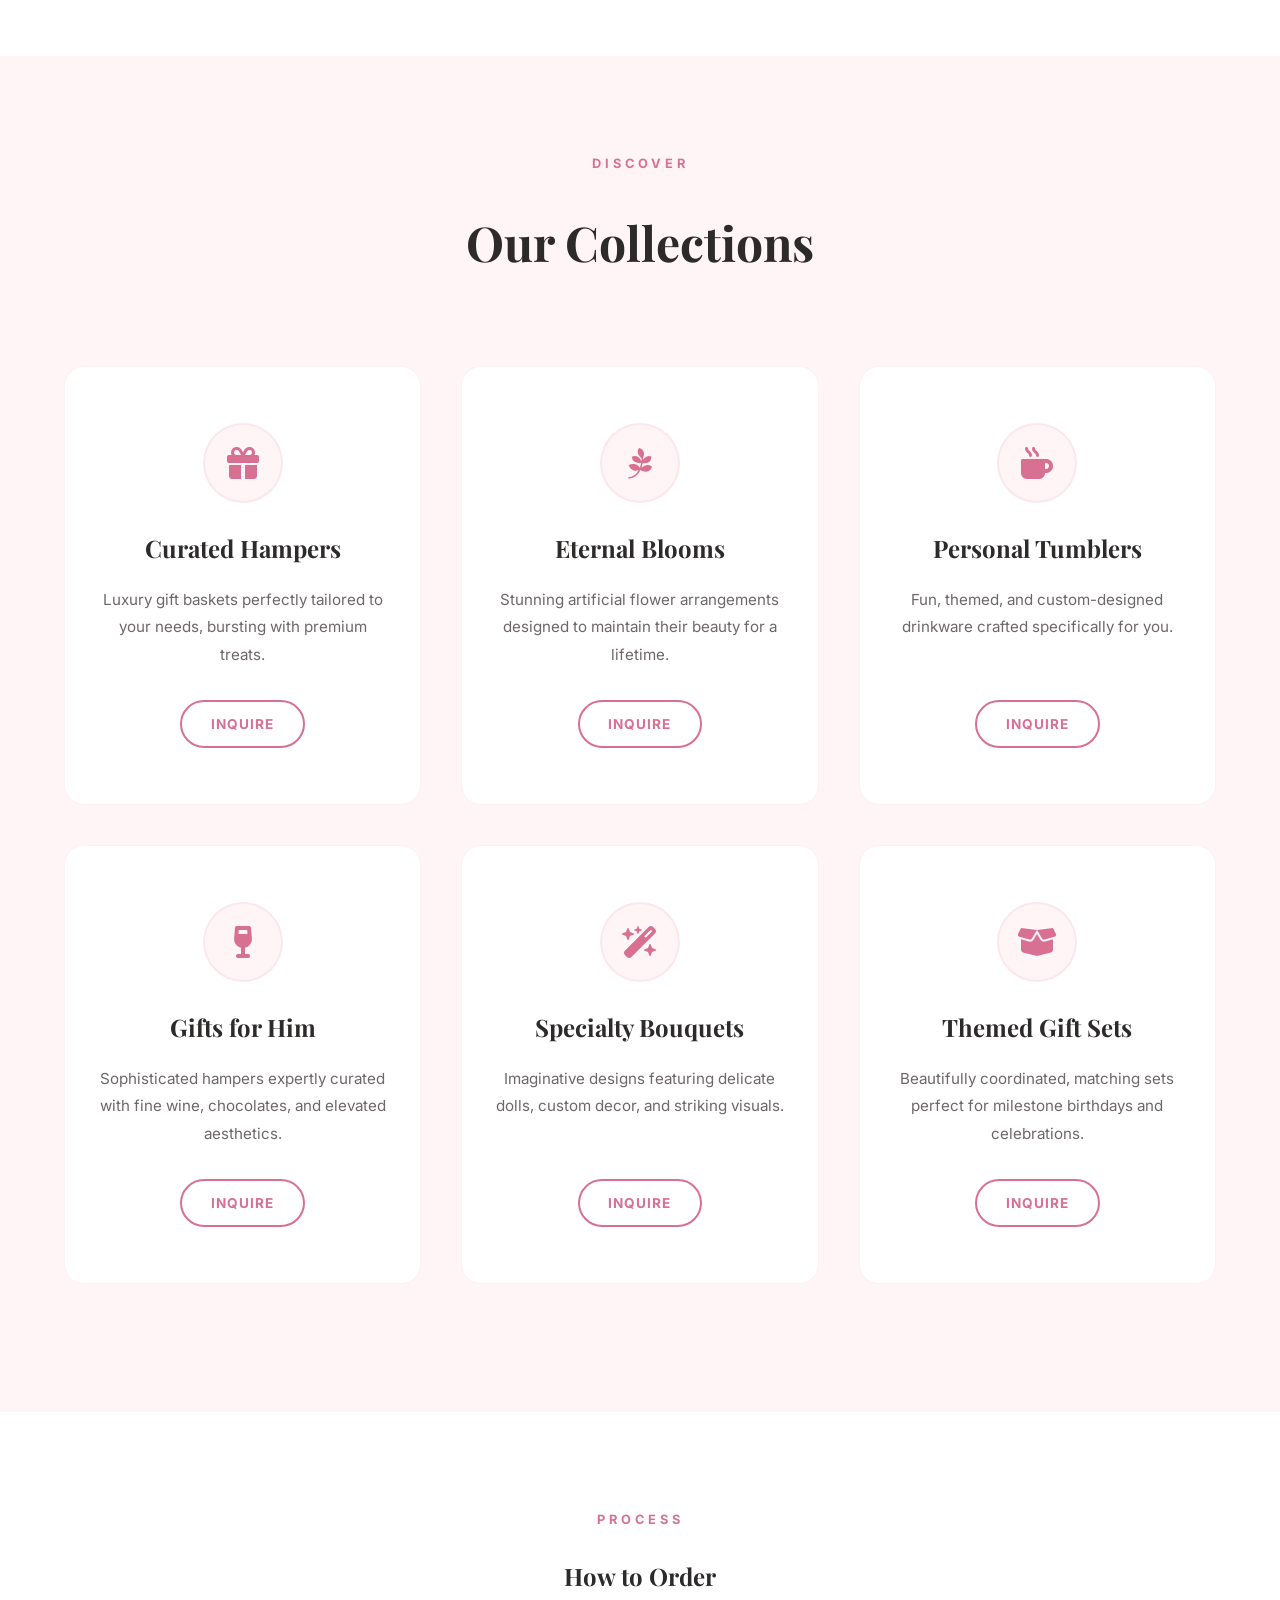
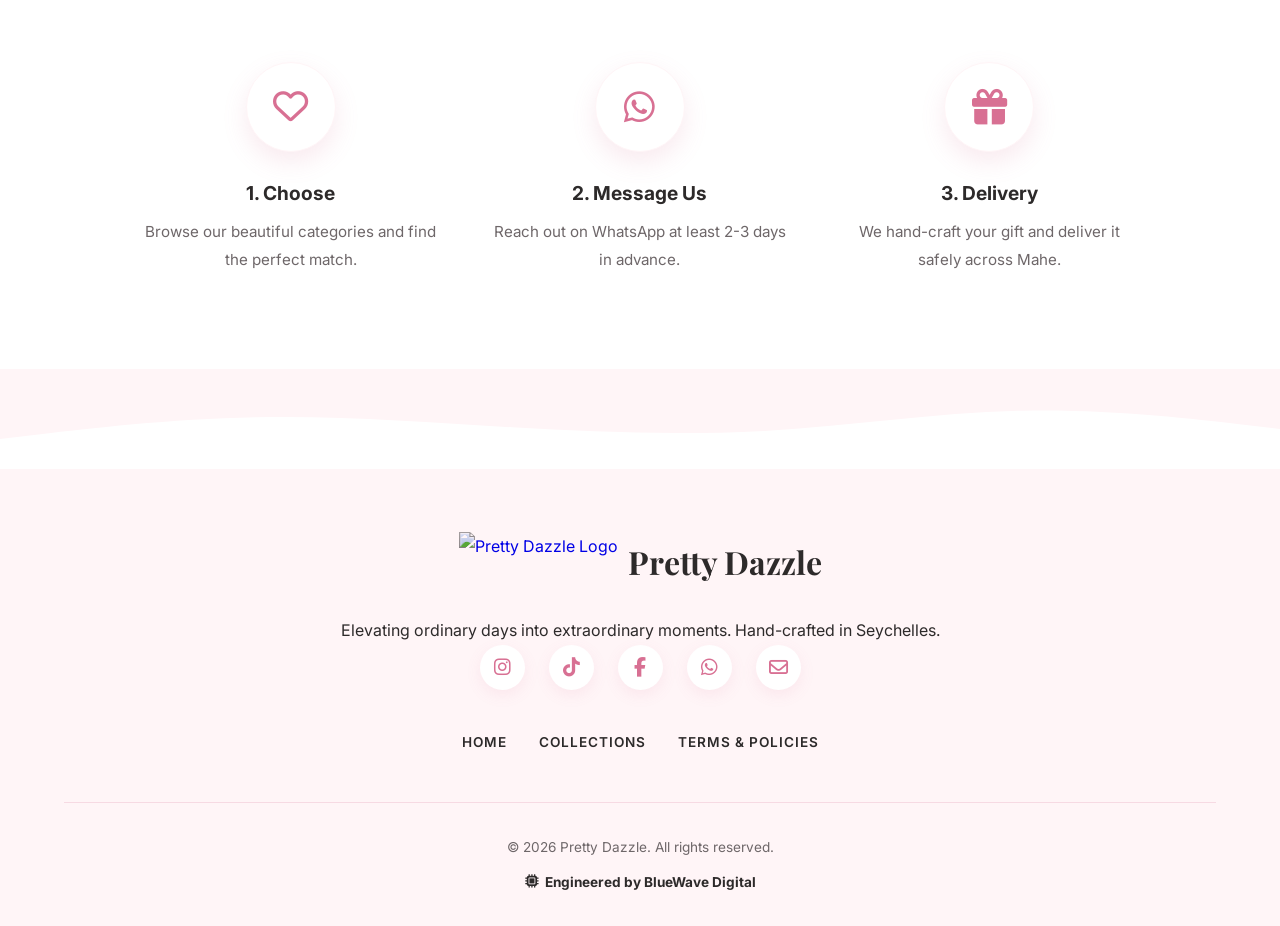
==== commit 2078f7c3: "Update index.html" ====
--- a/index.html
+++ b/index.html
@@ -6,9 +6,7 @@
     <title>Pretty Dazzle | Custom Gifts in Seychelles</title>
     
     <link rel="icon" href="https://i.ibb.co/8DQxf01L/IMG-20260213-WA0007-removebg-preview.png" type="image/png">
-    
     <link href="https://fonts.googleapis.com/css2?family=Inter:wght@300;400;500;600&family=Playfair+Display:ital,wght@0,600;0,700;1,600&display=swap" rel="stylesheet">
-    
     <link rel="stylesheet" href="https://cdnjs.cloudflare.com/ajax/libs/font-awesome/6.5.1/css/all.min.css">
 
     <style>
@@ -53,7 +51,7 @@
             border-top-color: var(--accent-dark); border-right-color: var(--accent-light);
             animation: spin 1.5s linear infinite;
         }
-        .loader-logo { width: 70px; object-fit: contain; animation: pulse 2s infinite; }
+        .loader-logo { width: 70px; object-fit: contain; animation: pulse 2s infinite; mix-blend-mode: multiply; }
         @keyframes spin { 100% { transform: rotate(360deg); } }
         @keyframes pulse { 0%, 100% { transform: scale(1); opacity: 1; } 50% { transform: scale(1.05); opacity: 0.8; } }
 
@@ -67,7 +65,7 @@
         .navbar.scrolled { background: rgba(255, 255, 255, 0.95); box-shadow: var(--glow-shadow); }
 
         .logo { display: flex; align-items: center; gap: 12px; text-decoration: none; }
-        .logo img { height: 50px; object-fit: contain; transition: transform 0.3s; }
+        .logo img { height: 50px; object-fit: contain; transition: transform 0.3s; mix-blend-mode: multiply; /* FIX FOR WHITE BACKGROUND */ }
         .logo:hover img { transform: scale(1.1) rotate(5deg); }
         .logo span { font-family: 'Playfair Display', serif; font-size: 1.5rem; font-weight: 700; color: var(--text-dark); letter-spacing: 0.5px;}
 
@@ -184,7 +182,7 @@
         }
         .tech-card:hover .btn-outline { background: var(--accent-dark); color: var(--pure-white); }
 
-        /* --- HOW TO ORDER (Glowing Process) --- */
+        /* --- HOW TO ORDER --- */
         .order-section { padding: 6rem 5%; background-color: var(--pure-white); text-align: center; }
         .order-grid { display: grid; grid-template-columns: repeat(3, 1fr); gap: 3rem; max-width: 1000px; margin: 4rem auto 0; }
         
@@ -196,7 +194,6 @@
             box-shadow: 0 10px 25px rgba(216, 112, 147, 0.15); border: 1px solid var(--bg-pink);
             position: relative; z-index: 2;
         }
-        /* Connecting Line */
         .step-item:not(:last-child)::after {
             content: ''; position: absolute; top: 45px; left: 60%; width: 80%; height: 2px;
             background: dashed 2px var(--accent-light); z-index: 1; opacity: 0.5;
@@ -216,9 +213,11 @@
         /* --- HIGH-TECH FOOTER --- */
         .site-footer { background-color: var(--bg-pink); color: var(--text-dark); padding: 4rem 5% 2rem; text-align: center; }
         .footer-content { max-width: 600px; margin: 0 auto 3rem; }
-        .footer-logo { display: inline-flex; align-items: center; gap: 10px; margin-bottom: 1.5rem; }
-        .footer-logo img { height: 60px; object-fit: contain; }
-        .footer-logo span { font-family: 'Playfair Display', serif; font-size: 2rem; font-weight: 700; color: var(--text-dark); }
+        
+        /* FIX FOR FOOTER LOGO (No underlines, no white box) */
+        .footer-logo { display: inline-flex; align-items: center; gap: 10px; margin-bottom: 1.5rem; text-decoration: none !important; }
+        .footer-logo img { height: 60px; object-fit: contain; mix-blend-mode: multiply; }
+        .footer-logo span { font-family: 'Playfair Display', serif; font-size: 2rem; font-weight: 700; color: var(--text-dark); text-decoration: none !important; }
         
         .footer-socials { display: flex; justify-content: center; gap: 1.5rem; margin-bottom: 2.5rem; }
         .footer-socials a { 
@@ -247,7 +246,7 @@
             .hero-glass-card h1 { font-size: 2.8rem; }
             .collections-grid { grid-template-columns: 1fr; gap: 2rem; }
             .order-grid { grid-template-columns: 1fr; gap: 3rem; }
-            .step-item:not(:last-child)::after { display: none; } /* Hide connecting line on mobile */
+            .step-item:not(:last-child)::after { display: none; } 
         }
     </style>
 </head>
@@ -295,13 +294,13 @@
             <span class="tagline">Our Story</span>
             <h2>Hand-Crafted in Paradise SC</h2>
             
-            <p class="story-text">We bring you customised, unique crafting gifts hand-made with ❤️ in Seychelles. Founded by <strong>Christy Esparon</strong>, Pretty Dazzle is a celebration of local artistry and the pure joy of giving. What began as a personal passion for detailed crafting has blossomed into a dedicated gifting service.</p>
+            <p class="story-text">We bring you customised, unique crafting gifts hand-made with ❤️ in Seychelles. Founded by <strong>Christie Esparon</strong>, Pretty Dazzle is a celebration of local artistry and the pure joy of giving. What began as a personal passion for detailed crafting has blossomed into a dedicated gifting service.</p>
             
             <p class="story-text">Quality and presentation are at the core of what we do. We source beautiful materials, assemble each piece with precision, and package everything with the signature elegance that defines the Pretty Dazzle experience. When you choose us, you are not just purchasing a gift; you are investing in a memory.</p>
 
             <div style="margin-top: 2rem;">
                 <a href="https://www.linkedin.com/in/christy-esparon-375869164" target="_blank" class="btn-dynamic" style="padding: 0.8rem 2rem; font-size: 0.85rem;">
-                    <i class="fa-brands fa-linkedin"></i> Connect with Christy
+                    <i class="fa-brands fa-linkedin"></i> Connect with Christie
                 </a>
             </div>
         </div>
@@ -422,7 +421,6 @@
     </footer>
 
     <script>
-        // Loader
         window.addEventListener("load", () => {
             setTimeout(() => {
                 document.getElementById("loader").style.opacity = "0";
@@ -430,7 +428,6 @@
             }, 800);
         });
 
-        // Navbar Blur & Shadow on Scroll
         window.addEventListener("scroll", () => {
             const navbar = document.getElementById("navbar");
             if (window.scrollY > 50) {
@@ -440,7 +437,6 @@
             }
         });
 
-        // Scroll Reveal Animation Engine (Like Aqua Smart)
         function reveal() {
             var reveals = document.querySelectorAll(".reveal");
             for (var i = 0; i < reveals.length; i++) {
@@ -453,9 +449,8 @@
             }
         }
         window.addEventListener("scroll", reveal);
-        reveal(); // Trigger on load
-
-        // Mobile Menu
+        reveal(); 
+
         const menuToggle = document.querySelector('.menu-toggle');
         const navLinks = document.querySelector('.nav-links');
         
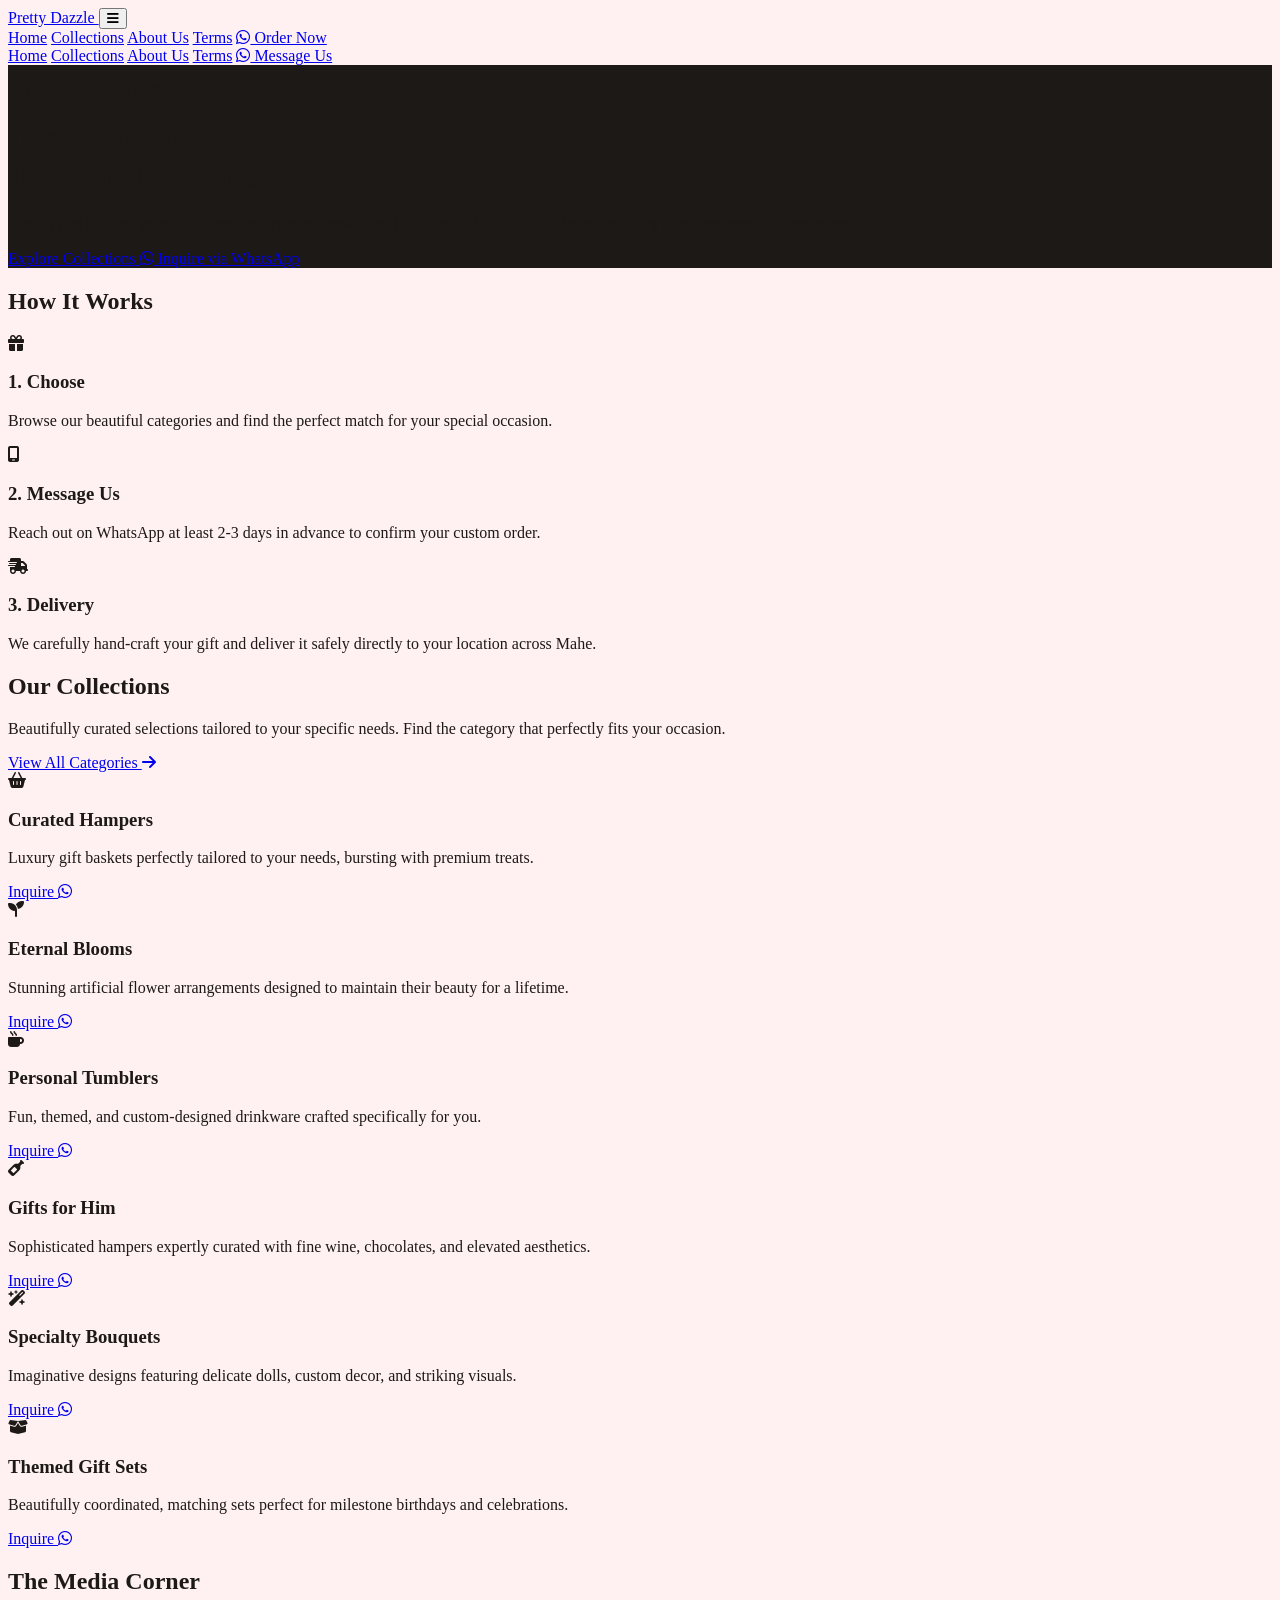
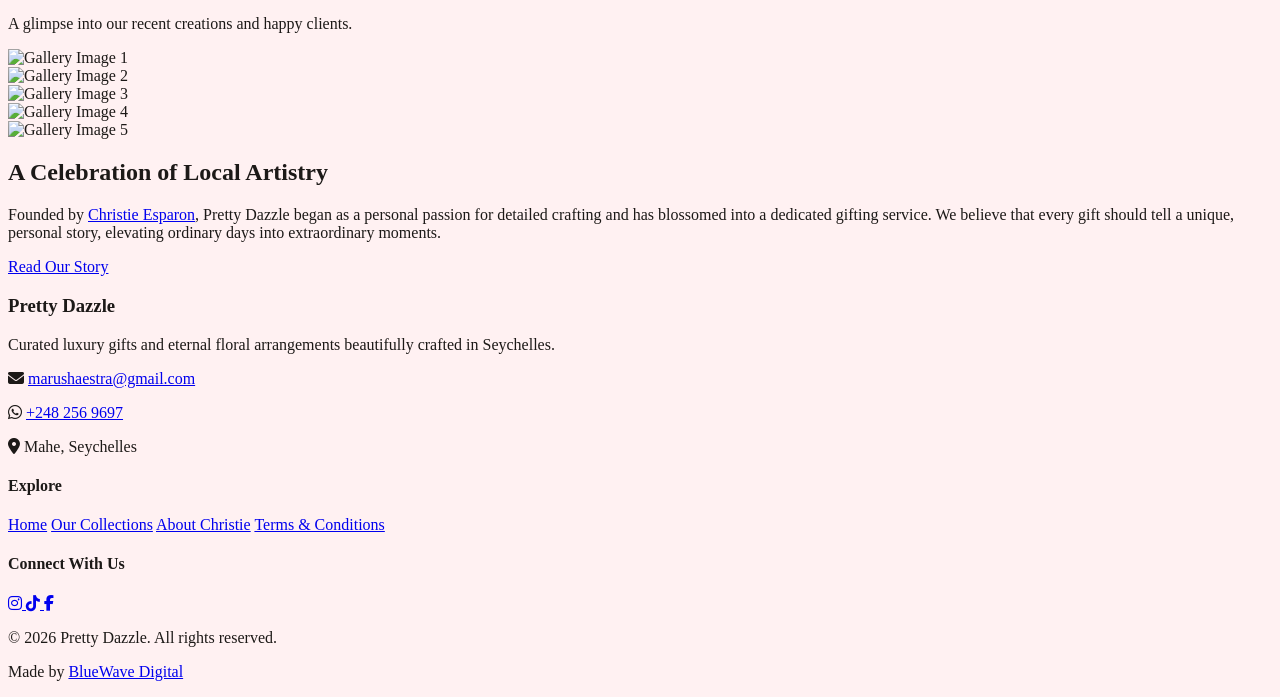
==== commit dd4b8893: "Update index.html" ====
--- a/index.html
+++ b/index.html
@@ -1,474 +1,342 @@
 <!DOCTYPE html>
-<html lang="en">
+<html lang="en" class="scroll-smooth">
 <head>
-    <meta charset="UTF-8">
-    <meta name="viewport" content="width=device-width, initial-scale=1.0">
-    <title>Pretty Dazzle | Custom Gifts in Seychelles</title>
+  <meta charset="UTF-8">
+  <meta name="viewport" content="width=device-width, initial-scale=1.0">
+  <title>Pretty Dazzle | Curated Hampers & Gifts in Seychelles</title>
+  
+  <script src="https://cdn.tailwindcss.com"></script>
+  <link rel="stylesheet" href="https://cdnjs.cloudflare.com/ajax/libs/font-awesome/6.5.1/css/all.min.css">
+  <link href="https://unpkg.com/aos@2.3.1/dist/aos.css" rel="stylesheet">
+  
+  <link rel="preconnect" href="https://fonts.googleapis.com">
+  <link rel="preconnect" href="https://fonts.gstatic.com" crossorigin>
+  <link href="https://fonts.googleapis.com/css2?family=Playfair+Display:ital,wght@0,400;0,600;0,700;1,400&family=Plus+Jakarta+Sans:wght@300;400;500;600&display=swap" rel="stylesheet">
+
+  <script>
+    tailwind.config = {
+      theme: {
+        extend: {
+          fontFamily: { 
+            sans: ['Plus Jakarta Sans', 'sans-serif'],
+            serif: ['Playfair Display', 'serif'],
+          },
+          colors: {
+            pd: {
+              blush: '#fff1f2',   /* Very soft pink background */
+              rose: '#e11d48',    /* Rose/Red accent for buttons */
+              gold: '#b45309',    /* Elegant gold for accents */
+              dark: '#1c1917',    /* Deep warm gray for text */
+              card: '#ffffff',
+            }
+          }
+        }
+      }
+    }
+  </script>
+
+  <style>
+    body { background-color: #fff1f2; color: #1c1917; }
     
-    <link rel="icon" href="https://i.ibb.co/8DQxf01L/IMG-20260213-WA0007-removebg-preview.png" type="image/png">
-    <link href="https://fonts.googleapis.com/css2?family=Inter:wght@300;400;500;600&family=Playfair+Display:ital,wght@0,600;0,700;1,600&display=swap" rel="stylesheet">
-    <link rel="stylesheet" href="https://cdnjs.cloudflare.com/ajax/libs/font-awesome/6.5.1/css/all.min.css">
-
-    <style>
-        /* --- ADVANCED UI VARIABLES --- */
-        :root {
-            --bg-pink: #fff5f7; 
-            --card-white: rgba(255, 255, 255, 0.85);
-            --pure-white: #ffffff;
-            --accent-light: #ffb6c1; 
-            --accent-dark: #d87093; 
-            --text-dark: #2d2a2a; 
-            --text-muted: #6e6769;
-            --glass-border: rgba(255, 255, 255, 0.4);
-            --glow-shadow: 0 15px 35px rgba(216, 112, 147, 0.15);
-        }
-
-        * { margin: 0; padding: 0; box-sizing: border-box; }
-
-        body {
-            font-family: 'Inter', sans-serif;
-            background-color: var(--bg-pink);
-            color: var(--text-dark);
-            line-height: 1.8;
-            overflow-x: hidden;
-        }
-
-        h1, h2, h3, h4 { font-family: 'Playfair Display', serif; color: var(--text-dark); }
-
-        /* --- MODERN LOADER --- */
-        #loader {
-            position: fixed; top: 0; left: 0; width: 100vw; height: 100vh;
-            background-color: var(--bg-pink); display: flex; justify-content: center; align-items: center;
-            z-index: 9999; transition: opacity 0.6s ease-out, visibility 0.6s ease-out;
-        }
-        .loader-ring {
-            position: relative; width: 120px; height: 120px;
-            display: flex; justify-content: center; align-items: center;
-        }
-        .loader-ring::before {
-            content: ''; position: absolute; width: 100%; height: 100%;
-            border-radius: 50%; border: 3px solid transparent;
-            border-top-color: var(--accent-dark); border-right-color: var(--accent-light);
-            animation: spin 1.5s linear infinite;
-        }
-        .loader-logo { width: 70px; object-fit: contain; animation: pulse 2s infinite; mix-blend-mode: multiply; }
-        @keyframes spin { 100% { transform: rotate(360deg); } }
-        @keyframes pulse { 0%, 100% { transform: scale(1); opacity: 1; } 50% { transform: scale(1.05); opacity: 0.8; } }
-
-        /* --- GLASSMORPHISM NAVBAR --- */
-        .navbar {
-            display: flex; justify-content: space-between; align-items: center;
-            padding: 1rem 5%; background: rgba(255, 255, 255, 0.7); backdrop-filter: blur(15px); -webkit-backdrop-filter: blur(15px);
-            position: fixed; width: 100%; top: 0; z-index: 1000; 
-            border-bottom: 1px solid var(--glass-border); transition: all 0.4s ease;
-        }
-        .navbar.scrolled { background: rgba(255, 255, 255, 0.95); box-shadow: var(--glow-shadow); }
-
-        .logo { display: flex; align-items: center; gap: 12px; text-decoration: none; }
-        .logo img { height: 50px; object-fit: contain; transition: transform 0.3s; mix-blend-mode: multiply; /* FIX FOR WHITE BACKGROUND */ }
-        .logo:hover img { transform: scale(1.1) rotate(5deg); }
-        .logo span { font-family: 'Playfair Display', serif; font-size: 1.5rem; font-weight: 700; color: var(--text-dark); letter-spacing: 0.5px;}
-
-        .nav-links { list-style: none; display: flex; gap: 2.5rem; align-items: center; }
-        .nav-links a { 
-            color: var(--text-dark); text-decoration: none; 
-            font-size: 0.85rem; font-weight: 600; text-transform: uppercase; letter-spacing: 1.5px;
-            transition: color 0.3s; position: relative;
-        }
-        .nav-links a::after {
-            content: ''; position: absolute; width: 0; height: 2px; 
-            bottom: -5px; left: 0; background: linear-gradient(90deg, var(--accent-light), var(--accent-dark)); 
-            transition: width 0.3s ease; border-radius: 2px;
-        }
-        .nav-links a:hover::after, .nav-links a.active::after { width: 100%; }
-
-        .nav-socials { display: flex; gap: 1.2rem; }
-        .nav-socials a { color: var(--text-dark); font-size: 1.2rem; transition: all 0.3s; }
-        .nav-socials a:hover { color: var(--accent-dark); transform: translateY(-2px); }
-
-        /* --- FLOATING GLASS HERO --- */
-        .hero {
-            position: relative; height: 100vh; min-height: 600px;
-            display: flex; align-items: center; justify-content: center;
-            overflow: hidden;
-        }
-        .hero-bg {
-            position: absolute; top: -5%; left: -5%; width: 110%; height: 110%;
-            background-image: url('https://i.ibb.co/PzrmNKS7/IMG-20260213-WA0014.jpg');
-            background-size: cover; background-position: center;
-            filter: blur(8px); z-index: 1; transform: scale(1.05);
-        }
-        .hero-overlay {
-            position: absolute; top: 0; left: 0; width: 100%; height: 100%;
-            background: linear-gradient(135deg, rgba(255,255,255,0.7) 0%, rgba(255,245,247,0.85) 100%);
-            z-index: 2;
-        }
-
-        .hero-glass-card {
-            position: relative; z-index: 3; max-width: 800px; text-align: center;
-            background: rgba(255, 255, 255, 0.6); backdrop-filter: blur(20px); -webkit-backdrop-filter: blur(20px);
-            border: 1px solid rgba(255, 255, 255, 0.8); border-radius: 24px;
-            padding: 4rem 3rem; box-shadow: 0 30px 60px rgba(0,0,0,0.05);
-            animation: fadeInUp 1s ease-out;
-        }
+    /* Blurred Hero Background */
+    .hero-container {
+      position: relative;
+      background-color: #1c1917; /* Dark fallback */
+      overflow: hidden;
+    }
+    .hero-container::before {
+      content: '';
+      position: absolute;
+      top: -10%; left: -10%; right: -10%; bottom: -10%;
+      background: url('https://i.ibb.co/PzrmNKS7/IMG-20260213-WA0014.jpg') center/cover no-repeat;
+      filter: blur(25px); /* Heavy blur */
+      opacity: 0.35; /* Barely visible */
+      z-index: 0;
+    }
+    .hero-content {
+      position: relative;
+      z-index: 1;
+    }
+
+    ::-webkit-scrollbar { width: 8px; }
+    ::-webkit-scrollbar-track { background: #fff1f2; }
+    ::-webkit-scrollbar-thumb { background: #fda4af; border-radius: 4px; }
+    ::-webkit-scrollbar-thumb:hover { background: #e11d48; }
+
+    /* Gallery Hover Effects */
+    .gallery-img { transition: transform 0.5s ease; }
+    .gallery-item:hover .gallery-img { transform: scale(1.05); }
+  </style>
+</head>
+<body class="font-sans flex flex-col min-h-screen">
+
+  <nav class="bg-white/90 backdrop-blur-md py-4 px-6 md:px-12 flex justify-between items-center shadow-sm sticky top-0 z-50">
+    <a href="/" class="flex items-center space-x-2 group">
+      <span class="font-serif font-bold text-2xl tracking-wide text-pd-dark group-hover:text-pd-rose transition-colors">
+        Pretty Dazzle
+      </span>
+    </a>
+    
+    <button id="mobile-menu-btn" class="md:hidden text-pd-dark hover:text-pd-rose transition-colors text-2xl">
+      <i class="fa-solid fa-bars"></i>
+    </button>
+
+    <div class="hidden md:flex items-center space-x-8 text-sm font-medium tracking-wide">
+      <a href="/" class="text-pd-rose border-b border-pd-rose pb-1">Home</a>
+      <a href="/collections" class="text-gray-600 hover:text-pd-rose transition-colors">Collections</a>
+      <a href="/about" class="text-gray-600 hover:text-pd-rose transition-colors">About Us</a>
+      <a href="/terms" class="text-gray-600 hover:text-pd-rose transition-colors">Terms</a>
+      
+      <a href="https://wa.me/2482569697" target="_blank" class="bg-pd-rose hover:bg-rose-700 text-white px-6 py-2 rounded-full transition-colors shadow-md flex items-center">
+        <i class="fa-brands fa-whatsapp text-lg mr-2"></i> Order Now
+      </a>
+    </div>
+  </nav>
+
+  <div id="mobile-menu" class="hidden bg-white border-b border-gray-100 px-6 py-6 flex flex-col space-y-4 text-pd-dark text-base font-medium md:hidden absolute w-full z-40 shadow-xl top-[72px]">
+    <a href="/" class="text-pd-rose">Home</a>
+    <a href="/collections" class="hover:text-pd-rose">Collections</a>
+    <a href="/about" class="hover:text-pd-rose">About Us</a>
+    <a href="/terms" class="hover:text-pd-rose">Terms</a>
+    <a href="https://wa.me/2482569697" target="_blank" class="bg-pd-rose text-white text-center py-3 rounded-full mt-2">
+      <i class="fa-brands fa-whatsapp mr-2"></i> Message Us
+    </a>
+  </div>
+
+  <main class="flex-grow w-full flex flex-col items-center">
+    
+    <header class="hero-container w-full pt-32 pb-32 flex items-center justify-center px-6 text-center">
+      <div class="hero-content max-w-3xl mx-auto" data-aos="fade-up" data-aos-duration="1000">
+        <p class="text-pd-blush font-medium tracking-[0.2em] uppercase text-xs md:text-sm mb-4">Seychelles Premier Gifting Service</p>
+        <h1 class="text-5xl md:text-7xl font-serif font-bold mb-6 text-white leading-tight drop-shadow-md">
+          Designed for your <br> <span class="italic text-rose-200">Dazzling Moments</span>
+        </h1>
+        <p class="text-lg text-gray-200 mb-10 font-light max-w-xl mx-auto">
+          Luxury gift baskets, eternal blooms, and custom drinkware. Hand-crafted in Mahe to elevate ordinary days into extraordinary memories.
+        </p>
+        <div class="flex flex-col sm:flex-row justify-center gap-4">
+          <a href="/collections" class="bg-white text-pd-dark hover:bg-gray-100 font-semibold py-3.5 px-8 rounded-full transition-all shadow-lg">
+            Explore Collections
+          </a>
+          <a href="https://wa.me/2482569697" target="_blank" class="bg-pd-rose hover:bg-rose-700 text-white font-semibold py-3.5 px-8 rounded-full transition-all shadow-lg flex items-center justify-center">
+            <i class="fa-brands fa-whatsapp mr-2"></i> Inquire via WhatsApp
+          </a>
+        </div>
+      </div>
+    </header>
+
+    <section class="w-full bg-white py-20 border-b border-gray-100">
+      <div class="max-w-6xl mx-auto px-6">
+        <div class="text-center mb-16" data-aos="fade-up">
+          <h2 class="text-3xl md:text-4xl font-serif font-bold text-pd-dark mb-4">How It Works</h2>
+          <div class="w-16 h-1 bg-pd-gold mx-auto opacity-50"></div>
+        </div>
         
-        .hero-glass-card h1 { font-size: 4.5rem; line-height: 1.1; margin-bottom: 1.5rem; letter-spacing: -1px; }
-        .hero-glass-card p { font-size: 1.2rem; margin-bottom: 2.5rem; color: var(--text-muted); }
-
-        /* Dynamic Tech Button */
-        .btn-dynamic {
-            display: inline-flex; align-items: center; justify-content: center; gap: 10px;
-            background: linear-gradient(45deg, var(--accent-dark), var(--accent-light), var(--accent-dark));
-            background-size: 200% auto; color: var(--pure-white);
-            padding: 1rem 2.5rem; border-radius: 50px; text-decoration: none;
-            font-size: 0.95rem; font-weight: 600; text-transform: uppercase; letter-spacing: 1.5px;
-            transition: 0.5s; box-shadow: 0 10px 20px rgba(216, 112, 147, 0.3); border: none;
-        }
-        .btn-dynamic:hover { background-position: right center; transform: translateY(-3px); box-shadow: 0 15px 30px rgba(216, 112, 147, 0.4); }
-
-        /* --- SCROLL REVEAL ENGINE --- */
-        .reveal { opacity: 0; transform: translateY(40px); transition: all 0.8s cubic-bezier(0.5, 0, 0, 1); }
-        .reveal.active { opacity: 1; transform: translateY(0); }
-
-        /* --- THE STORY --- */
-        .story-section { padding: 8rem 5%; background-color: var(--pure-white); position: relative; }
-        .story-container { max-width: 900px; margin: 0 auto; text-align: center; }
+        <div class="grid grid-cols-1 md:grid-cols-3 gap-12 text-center">
+          <div data-aos="fade-up" data-aos-delay="100">
+            <div class="w-20 h-20 mx-auto bg-pd-blush rounded-full flex items-center justify-center text-pd-rose text-3xl mb-6 shadow-sm">
+              <i class="fa-solid fa-gift"></i>
+            </div>
+            <h3 class="text-xl font-bold mb-2">1. Choose</h3>
+            <p class="text-gray-600 text-sm leading-relaxed">Browse our beautiful categories and find the perfect match for your special occasion.</p>
+          </div>
+          <div data-aos="fade-up" data-aos-delay="200">
+            <div class="w-20 h-20 mx-auto bg-pd-blush rounded-full flex items-center justify-center text-pd-rose text-3xl mb-6 shadow-sm">
+              <i class="fa-solid fa-mobile-screen"></i>
+            </div>
+            <h3 class="text-xl font-bold mb-2">2. Message Us</h3>
+            <p class="text-gray-600 text-sm leading-relaxed">Reach out on WhatsApp at least 2-3 days in advance to confirm your custom order.</p>
+          </div>
+          <div data-aos="fade-up" data-aos-delay="300">
+            <div class="w-20 h-20 mx-auto bg-pd-blush rounded-full flex items-center justify-center text-pd-rose text-3xl mb-6 shadow-sm">
+              <i class="fa-solid fa-truck-fast"></i>
+            </div>
+            <h3 class="text-xl font-bold mb-2">3. Delivery</h3>
+            <p class="text-gray-600 text-sm leading-relaxed">We carefully hand-craft your gift and deliver it safely directly to your location across Mahe.</p>
+          </div>
+        </div>
+      </div>
+    </section>
+
+    <section class="w-full bg-pd-blush py-24">
+      <div class="max-w-6xl mx-auto px-6">
+        <div class="flex flex-col md:flex-row justify-between items-end mb-16" data-aos="fade-right">
+          <div>
+            <h2 class="text-3xl md:text-4xl font-serif font-bold text-pd-dark mb-4">Our Collections</h2>
+            <p class="text-gray-600 max-w-lg">Beautifully curated selections tailored to your specific needs. Find the category that perfectly fits your occasion.</p>
+          </div>
+          <a href="/collections" class="hidden md:inline-flex items-center text-pd-rose font-semibold hover:text-rose-800 transition-colors">
+            View All Categories <i class="fa-solid fa-arrow-right ml-2"></i>
+          </a>
+        </div>
         
-        .tagline { font-family: 'Inter', sans-serif; text-transform: uppercase; letter-spacing: 4px; font-size: 0.8rem; color: var(--accent-dark); margin-bottom: 1.5rem; display: block; font-weight: 700; }
-        .story-container h2 { font-size: 3rem; margin-bottom: 2.5rem; }
-        .story-text { font-size: 1.15rem; color: var(--text-muted); line-height: 2; margin-bottom: 1.5rem; }
-        .story-text strong { color: var(--text-dark); font-weight: 700; }
-
-        /* --- MODERN COLLECTIONS GRID --- */
-        .collections-section { padding: 6rem 5% 8rem; background-color: var(--bg-pink); }
-        .collections-header { text-align: center; margin-bottom: 5rem; }
-        .collections-header h2 { font-size: 3rem; }
-
-        .collections-grid { display: grid; grid-template-columns: repeat(3, 1fr); gap: 2.5rem; max-width: 1200px; margin: 0 auto; }
+        <div class="grid grid-cols-1 md:grid-cols-2 lg:grid-cols-3 gap-6">
+          
+          <div class="bg-white p-8 rounded-2xl shadow-sm border border-rose-50 hover:shadow-md transition-shadow group" data-aos="fade-up" data-aos-delay="100">
+            <i class="fa-solid fa-basket-shopping text-3xl text-pd-gold mb-6 opacity-80"></i>
+            <h3 class="text-xl font-bold text-pd-dark mb-3 group-hover:text-pd-rose transition-colors">Curated Hampers</h3>
+            <p class="text-gray-600 text-sm leading-relaxed mb-6">Luxury gift baskets perfectly tailored to your needs, bursting with premium treats.</p>
+            <a href="https://wa.me/2482569697" target="_blank" class="text-sm font-semibold text-pd-rose uppercase tracking-wider flex items-center">
+              Inquire <i class="fa-brands fa-whatsapp ml-2"></i>
+            </a>
+          </div>
+
+          <div class="bg-white p-8 rounded-2xl shadow-sm border border-rose-50 hover:shadow-md transition-shadow group" data-aos="fade-up" data-aos-delay="200">
+            <i class="fa-solid fa-seedling text-3xl text-pd-gold mb-6 opacity-80"></i>
+            <h3 class="text-xl font-bold text-pd-dark mb-3 group-hover:text-pd-rose transition-colors">Eternal Blooms</h3>
+            <p class="text-gray-600 text-sm leading-relaxed mb-6">Stunning artificial flower arrangements designed to maintain their beauty for a lifetime.</p>
+            <a href="https://wa.me/2482569697" target="_blank" class="text-sm font-semibold text-pd-rose uppercase tracking-wider flex items-center">
+              Inquire <i class="fa-brands fa-whatsapp ml-2"></i>
+            </a>
+          </div>
+
+          <div class="bg-white p-8 rounded-2xl shadow-sm border border-rose-50 hover:shadow-md transition-shadow group" data-aos="fade-up" data-aos-delay="300">
+            <i class="fa-solid fa-mug-hot text-3xl text-pd-gold mb-6 opacity-80"></i>
+            <h3 class="text-xl font-bold text-pd-dark mb-3 group-hover:text-pd-rose transition-colors">Personal Tumblers</h3>
+            <p class="text-gray-600 text-sm leading-relaxed mb-6">Fun, themed, and custom-designed drinkware crafted specifically for you.</p>
+            <a href="https://wa.me/2482569697" target="_blank" class="text-sm font-semibold text-pd-rose uppercase tracking-wider flex items-center">
+              Inquire <i class="fa-brands fa-whatsapp ml-2"></i>
+            </a>
+          </div>
+
+          <div class="bg-white p-8 rounded-2xl shadow-sm border border-rose-50 hover:shadow-md transition-shadow group" data-aos="fade-up" data-aos-delay="400">
+            <i class="fa-solid fa-wine-bottle text-3xl text-pd-gold mb-6 opacity-80"></i>
+            <h3 class="text-xl font-bold text-pd-dark mb-3 group-hover:text-pd-rose transition-colors">Gifts for Him</h3>
+            <p class="text-gray-600 text-sm leading-relaxed mb-6">Sophisticated hampers expertly curated with fine wine, chocolates, and elevated aesthetics.</p>
+            <a href="https://wa.me/2482569697" target="_blank" class="text-sm font-semibold text-pd-rose uppercase tracking-wider flex items-center">
+              Inquire <i class="fa-brands fa-whatsapp ml-2"></i>
+            </a>
+          </div>
+
+          <div class="bg-white p-8 rounded-2xl shadow-sm border border-rose-50 hover:shadow-md transition-shadow group" data-aos="fade-up" data-aos-delay="500">
+            <i class="fa-solid fa-wand-magic-sparkles text-3xl text-pd-gold mb-6 opacity-80"></i>
+            <h3 class="text-xl font-bold text-pd-dark mb-3 group-hover:text-pd-rose transition-colors">Specialty Bouquets</h3>
+            <p class="text-gray-600 text-sm leading-relaxed mb-6">Imaginative designs featuring delicate dolls, custom decor, and striking visuals.</p>
+            <a href="https://wa.me/2482569697" target="_blank" class="text-sm font-semibold text-pd-rose uppercase tracking-wider flex items-center">
+              Inquire <i class="fa-brands fa-whatsapp ml-2"></i>
+            </a>
+          </div>
+
+          <div class="bg-white p-8 rounded-2xl shadow-sm border border-rose-50 hover:shadow-md transition-shadow group" data-aos="fade-up" data-aos-delay="600">
+            <i class="fa-solid fa-box-open text-3xl text-pd-gold mb-6 opacity-80"></i>
+            <h3 class="text-xl font-bold text-pd-dark mb-3 group-hover:text-pd-rose transition-colors">Themed Gift Sets</h3>
+            <p class="text-gray-600 text-sm leading-relaxed mb-6">Beautifully coordinated, matching sets perfect for milestone birthdays and celebrations.</p>
+            <a href="https://wa.me/2482569697" target="_blank" class="text-sm font-semibold text-pd-rose uppercase tracking-wider flex items-center">
+              Inquire <i class="fa-brands fa-whatsapp ml-2"></i>
+            </a>
+          </div>
+
+        </div>
+      </div>
+    </section>
+
+    <section class="w-full bg-white py-24 border-b border-gray-100">
+      <div class="max-w-6xl mx-auto px-6">
+        <div class="text-center mb-16" data-aos="fade-up">
+          <h2 class="text-3xl md:text-4xl font-serif font-bold text-pd-dark mb-4">The Media Corner</h2>
+          <p class="text-gray-600">A glimpse into our recent creations and happy clients.</p>
+          <div class="w-16 h-1 bg-pd-gold mx-auto opacity-50 mt-6"></div>
+        </div>
         
-        .tech-card {
-            background: var(--pure-white); padding: 3.5rem 2rem; border-radius: 20px;
-            text-align: center; border: 1px solid rgba(255, 182, 193, 0.2);
-            transition: all 0.4s cubic-bezier(0.175, 0.885, 0.32, 1.275);
-            position: relative; display: flex; flex-direction: column; align-items: center;
-            z-index: 1; overflow: hidden;
-        }
-        
-        .tech-card::before {
-            content: ''; position: absolute; top: 0; left: 0; width: 100%; height: 100%;
-            background: linear-gradient(180deg, rgba(255,255,255,0) 0%, rgba(255,182,193,0.05) 100%);
-            z-index: -1; opacity: 0; transition: opacity 0.4s ease;
-        }
-
-        .tech-card:hover { transform: translateY(-12px); box-shadow: var(--glow-shadow); border-color: rgba(216, 112, 147, 0.3); }
-        .tech-card:hover::before { opacity: 1; }
-
-        .icon-wrapper {
-            width: 80px; height: 80px; border-radius: 50%;
-            background: var(--bg-pink); display: flex; justify-content: center; align-items: center;
-            font-size: 2rem; color: var(--accent-dark); margin-bottom: 1.5rem;
-            transition: all 0.4s ease; box-shadow: inset 0 0 0 2px rgba(216, 112, 147, 0.1);
-        }
-        .tech-card:hover .icon-wrapper { background: var(--accent-dark); color: var(--pure-white); transform: scale(1.1); box-shadow: 0 10px 20px rgba(216, 112, 147, 0.3); }
-
-        .tech-card h3 { font-size: 1.5rem; margin-bottom: 1rem; }
-        .tech-card p { color: var(--text-muted); margin-bottom: 2rem; font-size: 0.95rem; flex-grow: 1; }
-
-        .btn-outline {
-            background: transparent; color: var(--accent-dark); border: 2px solid var(--accent-dark);
-            padding: 0.6rem 1.8rem; border-radius: 50px; text-decoration: none;
-            font-size: 0.85rem; font-weight: 700; text-transform: uppercase; letter-spacing: 1px;
-            transition: all 0.3s ease; margin-top: auto;
-        }
-        .tech-card:hover .btn-outline { background: var(--accent-dark); color: var(--pure-white); }
-
-        /* --- HOW TO ORDER --- */
-        .order-section { padding: 6rem 5%; background-color: var(--pure-white); text-align: center; }
-        .order-grid { display: grid; grid-template-columns: repeat(3, 1fr); gap: 3rem; max-width: 1000px; margin: 4rem auto 0; }
-        
-        .step-item { position: relative; }
-        .step-icon {
-            width: 90px; height: 90px; margin: 0 auto 1.5rem;
-            background: var(--pure-white); border-radius: 50%; display: flex; justify-content: center; align-items: center;
-            font-size: 2.2rem; color: var(--accent-dark);
-            box-shadow: 0 10px 25px rgba(216, 112, 147, 0.15); border: 1px solid var(--bg-pink);
-            position: relative; z-index: 2;
-        }
-        .step-item:not(:last-child)::after {
-            content: ''; position: absolute; top: 45px; left: 60%; width: 80%; height: 2px;
-            background: dashed 2px var(--accent-light); z-index: 1; opacity: 0.5;
-        }
-        
-        .step-item h4 { font-family: 'Inter', sans-serif; font-size: 1.2rem; margin-bottom: 0.5rem; }
-        .step-item p { font-size: 0.95rem; color: var(--text-muted); }
-
-        /* --- CSS SVG WAVE SEPARATOR --- */
-        .wave-separator {
-            width: 100%; height: 100px; overflow: hidden; line-height: 0;
-            background: var(--pure-white); transform: rotate(180deg); margin-bottom: -1px;
-        }
-        .wave-separator svg { display: block; width: 100%; height: 100px; }
-        .wave-separator path { fill: var(--bg-pink); }
-
-        /* --- HIGH-TECH FOOTER --- */
-        .site-footer { background-color: var(--bg-pink); color: var(--text-dark); padding: 4rem 5% 2rem; text-align: center; }
-        .footer-content { max-width: 600px; margin: 0 auto 3rem; }
-        
-        /* FIX FOR FOOTER LOGO (No underlines, no white box) */
-        .footer-logo { display: inline-flex; align-items: center; gap: 10px; margin-bottom: 1.5rem; text-decoration: none !important; }
-        .footer-logo img { height: 60px; object-fit: contain; mix-blend-mode: multiply; }
-        .footer-logo span { font-family: 'Playfair Display', serif; font-size: 2rem; font-weight: 700; color: var(--text-dark); text-decoration: none !important; }
-        
-        .footer-socials { display: flex; justify-content: center; gap: 1.5rem; margin-bottom: 2.5rem; }
-        .footer-socials a { 
-            display: flex; align-items: center; justify-content: center; width: 45px; height: 45px;
-            background: var(--pure-white); border-radius: 50%; box-shadow: 0 5px 15px rgba(216, 112, 147, 0.1);
-            color: var(--accent-dark); font-size: 1.2rem; transition: all 0.3s; text-decoration: none;
-        }
-        .footer-socials a:hover { background-color: var(--accent-dark); color: var(--pure-white); transform: translateY(-5px); box-shadow: var(--glow-shadow);}
-
-        .footer-links { display: flex; justify-content: center; gap: 2rem; margin-bottom: 3rem; flex-wrap: wrap; }
-        .footer-links a { color: var(--text-dark); text-decoration: none; font-size: 0.85rem; font-weight: 600; text-transform: uppercase; letter-spacing: 1px; transition: color 0.3s; }
-        .footer-links a:hover { color: var(--accent-dark); }
-
-        .footer-bottom { border-top: 1px solid rgba(216, 112, 147, 0.2); padding-top: 2rem; font-size: 0.85rem; color: var(--text-muted); }
-        .agency-link { display: inline-flex; align-items: center; gap: 6px; color: var(--text-dark); text-decoration: none; font-weight: 700; margin-top: 10px; transition: color 0.3s;}
-        .agency-link:hover { color: var(--accent-dark); }
-
-        @keyframes fadeInUp { from { opacity: 0; transform: translateY(40px); } to { opacity: 1; transform: translateY(0); } }
-
-        /* MOBILE RESPONSIVE */
-        .menu-toggle { display: none; font-size: 1.5rem; color: var(--text-dark); cursor: pointer; }
-        @media (max-width: 900px) {
-            .nav-links, .nav-socials { display: none; }
-            .menu-toggle { display: block; }
-            .hero-glass-card { padding: 3rem 1.5rem; border-radius: 16px; }
-            .hero-glass-card h1 { font-size: 2.8rem; }
-            .collections-grid { grid-template-columns: 1fr; gap: 2rem; }
-            .order-grid { grid-template-columns: 1fr; gap: 3rem; }
-            .step-item:not(:last-child)::after { display: none; } 
-        }
-    </style>
-</head>
-<body>
-
-    <div id="loader">
-        <div class="loader-ring">
-            <img src="https://i.ibb.co/8DQxf01L/IMG-20260213-WA0007-removebg-preview.png" alt="Pretty Dazzle" class="loader-logo">
-        </div>
+        <div class="grid grid-cols-2 md:grid-cols-4 gap-4 auto-rows-[200px]">
+          
+          <div class="gallery-item relative rounded-xl overflow-hidden shadow-sm col-span-2 row-span-2" data-aos="zoom-in" data-aos-delay="100">
+            <img src="https://images.unsplash.com/photo-1549465220-1a8b9238cd48?q=80&w=800&auto=format&fit=crop" alt="Gallery Image 1" class="gallery-img w-full h-full object-cover">
+          </div>
+          
+          <div class="gallery-item relative rounded-xl overflow-hidden shadow-sm col-span-1 row-span-1" data-aos="zoom-in" data-aos-delay="200">
+            <img src="https://images.unsplash.com/photo-1513201099705-a9746e1e201f?q=80&w=400&auto=format&fit=crop" alt="Gallery Image 2" class="gallery-img w-full h-full object-cover">
+          </div>
+          
+          <div class="gallery-item relative rounded-xl overflow-hidden shadow-sm col-span-1 row-span-1" data-aos="zoom-in" data-aos-delay="300">
+            <img src="https://images.unsplash.com/photo-1577905741695-177d6cdce27d?q=80&w=400&auto=format&fit=crop" alt="Gallery Image 3" class="gallery-img w-full h-full object-cover">
+          </div>
+          
+          <div class="gallery-item relative rounded-xl overflow-hidden shadow-sm col-span-2 row-span-1 md:col-span-1 md:row-span-1" data-aos="zoom-in" data-aos-delay="400">
+            <img src="https://images.unsplash.com/photo-1606760227091-3dd870d97f1d?q=80&w=400&auto=format&fit=crop" alt="Gallery Image 4" class="gallery-img w-full h-full object-cover">
+          </div>
+          
+          <div class="gallery-item relative rounded-xl overflow-hidden shadow-sm col-span-2 row-span-1 md:col-span-1 md:row-span-1" data-aos="zoom-in" data-aos-delay="500">
+            <img src="https://images.unsplash.com/photo-1520113412443-4e8c17df209b?q=80&w=400&auto=format&fit=crop" alt="Gallery Image 5" class="gallery-img w-full h-full object-cover">
+          </div>
+
+        </div>
+      </div>
+    </section>
+
+    <section class="w-full bg-pd-blush py-24">
+      <div class="max-w-4xl mx-auto px-6 text-center" data-aos="fade-up">
+        <h2 class="text-3xl md:text-4xl font-serif font-bold text-pd-dark mb-6">A Celebration of Local Artistry</h2>
+        <p class="text-lg text-gray-700 leading-relaxed mb-8">
+          Founded by <a href="https://www.linkedin.com/in/christy-esparon-375869164" target="_blank" class="text-pd-rose font-bold hover:underline">Christie Esparon</a>, Pretty Dazzle began as a personal passion for detailed crafting and has blossomed into a dedicated gifting service. We believe that every gift should tell a unique, personal story, elevating ordinary days into extraordinary moments.
+        </p>
+        <a href="/about" class="inline-block border-2 border-pd-dark text-pd-dark font-semibold px-8 py-3 rounded-full hover:bg-pd-dark hover:text-white transition-colors">
+          Read Our Story
+        </a>
+      </div>
+    </section>
+
+  </main>
+
+  <footer class="bg-pd-dark text-white pt-16 pb-8 px-6 md:px-12 mt-auto">
+    <div class="max-w-6xl mx-auto grid grid-cols-1 md:grid-cols-3 gap-12 mb-12 text-center md:text-left">
+      
+      <div>
+        <h3 class="font-serif font-bold text-2xl mb-6 tracking-wide text-pd-blush">Pretty Dazzle</h3>
+        <p class="text-gray-400 text-sm mb-6 max-w-xs mx-auto md:mx-0">
+          Curated luxury gifts and eternal floral arrangements beautifully crafted in Seychelles.
+        </p>
+        <div class="space-y-3 text-sm text-gray-300">
+          <p><i class="fa-solid fa-envelope w-5 text-pd-rose"></i> <a href="mailto:marushaestra@gmail.com" class="hover:text-white transition-colors">marushaestra@gmail.com</a></p>
+          <p><i class="fa-brands fa-whatsapp w-5 text-pd-rose"></i> <a href="https://wa.me/2482569697" target="_blank" class="hover:text-white transition-colors">+248 256 9697</a></p>
+          <p><i class="fa-solid fa-location-dot w-5 text-pd-rose"></i> Mahe, Seychelles</p>
+        </div>
+      </div>
+
+      <div class="flex flex-col space-y-4">
+        <h4 class="font-bold text-lg mb-2 text-white">Explore</h4>
+        <a href="/" class="text-gray-400 hover:text-pd-rose transition-colors text-sm">Home</a>
+        <a href="/collections" class="text-gray-400 hover:text-pd-rose transition-colors text-sm">Our Collections</a>
+        <a href="/about" class="text-gray-400 hover:text-pd-rose transition-colors text-sm">About Christie</a>
+        <a href="/terms" class="text-gray-400 hover:text-pd-rose transition-colors text-sm">Terms & Conditions</a>
+      </div>
+
+      <div>
+        <h4 class="font-bold text-lg mb-6 text-white">Connect With Us</h4>
+        <div class="flex justify-center md:justify-start space-x-4">
+          <a href="https://www.instagram.com/prettydazzled?utm_source=qr&igsh=MWRlY29wcWdhY3d3eQ==" target="_blank" class="w-10 h-10 rounded-full bg-white/10 flex items-center justify-center text-white hover:bg-[#E1306C] hover:scale-110 transition-all">
+            <i class="fa-brands fa-instagram text-lg"></i>
+          </a>
+          <a href="https://www.tiktok.com/@pretty_dazzled?_r=1&_t=ZS-93tGPsqaVnR" target="_blank" class="w-10 h-10 rounded-full bg-white/10 flex items-center justify-center text-white hover:bg-black hover:scale-110 transition-all">
+            <i class="fa-brands fa-tiktok text-lg"></i>
+          </a>
+          <a href="https://www.facebook.com/share/1DMy9XTiXC/" target="_blank" class="w-10 h-10 rounded-full bg-white/10 flex items-center justify-center text-white hover:bg-[#1877F2] hover:scale-110 transition-all">
+            <i class="fa-brands fa-facebook-f text-lg"></i>
+          </a>
+        </div>
+      </div>
+
     </div>
-
-    <nav class="navbar" id="navbar">
-        <a href="/" class="logo">
-            <img src="https://i.ibb.co/8DQxf01L/IMG-20260213-WA0007-removebg-preview.png" alt="Pretty Dazzle Logo">
-            <span>Pretty Dazzle</span>
-        </a>
-        
-        <div class="menu-toggle"><i class="fa-solid fa-bars"></i></div>
-        
-        <ul class="nav-links">
-            <li><a href="/" class="active">Home</a></li>
-            <li><a href="/collections/">Collections</a></li>
-            <li><a href="/terms/">Terms & Policies</a></li>
-        </ul>
-
-        <div class="nav-socials">
-            <a href="https://www.instagram.com/prettydazzled?utm_source=qr&igsh=MWRlY29wcWdhY3d3eQ==" target="_blank"><i class="fa-brands fa-instagram"></i></a>
-            <a href="https://wa.me/2482569697" target="_blank"><i class="fa-brands fa-whatsapp"></i></a>
-        </div>
-    </nav>
-
-    <header class="hero">
-        <div class="hero-bg"></div>
-        <div class="hero-overlay"></div>
-        
-        <div class="hero-glass-card">
-            <h1>Designed for your Dazzling Moments</h1>
-            <p>Customised gifts, hampers, and jewellery crafted with precision in Seychelles.</p>
-            <a href="#collections" class="btn-dynamic">Shop the Collection <i class="fa-solid fa-arrow-right"></i></a>
-        </div>
-    </header>
-
-    <section class="story-section">
-        <div class="story-container reveal">
-            <span class="tagline">Our Story</span>
-            <h2>Hand-Crafted in Paradise SC</h2>
-            
-            <p class="story-text">We bring you customised, unique crafting gifts hand-made with ❤️ in Seychelles. Founded by <strong>Christie Esparon</strong>, Pretty Dazzle is a celebration of local artistry and the pure joy of giving. What began as a personal passion for detailed crafting has blossomed into a dedicated gifting service.</p>
-            
-            <p class="story-text">Quality and presentation are at the core of what we do. We source beautiful materials, assemble each piece with precision, and package everything with the signature elegance that defines the Pretty Dazzle experience. When you choose us, you are not just purchasing a gift; you are investing in a memory.</p>
-
-            <div style="margin-top: 2rem;">
-                <a href="https://www.linkedin.com/in/christy-esparon-375869164" target="_blank" class="btn-dynamic" style="padding: 0.8rem 2rem; font-size: 0.85rem;">
-                    <i class="fa-brands fa-linkedin"></i> Connect with Christie
-                </a>
-            </div>
-        </div>
-    </section>
-
-    <section class="collections-section" id="collections">
-        <div class="collections-header reveal">
-            <span class="tagline">Discover</span>
-            <h2>Our Collections</h2>
-        </div>
-
-        <div class="collections-grid">
-            
-            <div class="tech-card reveal">
-                <div class="icon-wrapper"><i class="fa-solid fa-gift"></i></div>
-                <h3>Curated Hampers</h3>
-                <p>Luxury gift baskets perfectly tailored to your needs, bursting with premium treats.</p>
-                <a href="https://wa.me/2482569697?text=Hello%20Pretty%20Dazzle!%20I%20am%20interested%20in%20a%20Curated%20Hamper." target="_blank" class="btn-outline">Inquire</a>
-            </div>
-
-            <div class="tech-card reveal">
-                <div class="icon-wrapper"><i class="fa-brands fa-pagelines"></i></div>
-                <h3>Eternal Blooms</h3>
-                <p>Stunning artificial flower arrangements designed to maintain their beauty for a lifetime.</p>
-                <a href="https://wa.me/2482569697?text=Hello%20Pretty%20Dazzle!%20I%20am%20interested%20in%20Eternal%20Blooms." target="_blank" class="btn-outline">Inquire</a>
-            </div>
-
-            <div class="tech-card reveal">
-                <div class="icon-wrapper"><i class="fa-solid fa-mug-hot"></i></div>
-                <h3>Personal Tumblers</h3>
-                <p>Fun, themed, and custom-designed drinkware crafted specifically for you.</p>
-                <a href="https://wa.me/2482569697?text=Hello%20Pretty%20Dazzle!%20I%20am%20interested%20in%20a%20Personalized%20Tumbler." target="_blank" class="btn-outline">Inquire</a>
-            </div>
-
-            <div class="tech-card reveal">
-                <div class="icon-wrapper"><i class="fa-solid fa-wine-glass"></i></div>
-                <h3>Gifts for Him</h3>
-                <p>Sophisticated hampers expertly curated with fine wine, chocolates, and elevated aesthetics.</p>
-                <a href="https://wa.me/2482569697?text=Hello%20Pretty%20Dazzle!%20I%20am%20interested%20in%20Gifts%20for%20Him." target="_blank" class="btn-outline">Inquire</a>
-            </div>
-
-            <div class="tech-card reveal">
-                <div class="icon-wrapper"><i class="fa-solid fa-wand-magic-sparkles"></i></div>
-                <h3>Specialty Bouquets</h3>
-                <p>Imaginative designs featuring delicate dolls, custom decor, and striking visuals.</p>
-                <a href="https://wa.me/2482569697?text=Hello%20Pretty%20Dazzle!%20I%20am%20interested%20in%20a%20Specialty%20Bouquet." target="_blank" class="btn-outline">Inquire</a>
-            </div>
-
-            <div class="tech-card reveal">
-                <div class="icon-wrapper"><i class="fa-solid fa-box-open"></i></div>
-                <h3>Themed Gift Sets</h3>
-                <p>Beautifully coordinated, matching sets perfect for milestone birthdays and celebrations.</p>
-                <a href="https://wa.me/2482569697?text=Hello%20Pretty%20Dazzle!%20I%20am%20interested%20in%20a%20Themed%20Gift%20Set." target="_blank" class="btn-outline">Inquire</a>
-            </div>
-
-        </div>
-    </section>
-
-    <section class="order-section">
-        <span class="tagline reveal">Process</span>
-        <h2 class="reveal">How to Order</h2>
-        
-        <div class="order-grid">
-            <div class="step-item reveal">
-                <div class="step-icon"><i class="fa-regular fa-heart"></i></div>
-                <h4>1. Choose</h4>
-                <p>Browse our beautiful categories and find the perfect match.</p>
-            </div>
-            <div class="step-item reveal">
-                <div class="step-icon"><i class="fa-brands fa-whatsapp"></i></div>
-                <h4>2. Message Us</h4>
-                <p>Reach out on WhatsApp at least 2-3 days in advance.</p>
-            </div>
-            <div class="step-item reveal">
-                <div class="step-icon"><i class="fa-solid fa-gift"></i></div>
-                <h4>3. Delivery</h4>
-                <p>We hand-craft your gift and deliver it safely across Mahe.</p>
-            </div>
-        </div>
-    </section>
-
-    <div class="wave-separator">
-        <svg viewBox="0 0 1440 320" preserveAspectRatio="none">
-            <path d="M0,128L48,144C96,160,192,192,288,186.7C384,181,480,139,576,122.7C672,107,768,117,864,133.3C960,149,1056,171,1152,165.3C1248,160,1344,128,1392,112L1440,96L1440,320L1392,320C1344,320,1248,320,1152,320C1056,320,960,320,864,320C768,320,672,320,576,320C480,320,384,320,288,320C192,320,96,320,48,320L0,320Z"></path>
-        </svg>
+    
+    <div class="max-w-6xl mx-auto border-t border-white/10 pt-8 flex flex-col md:flex-row justify-between items-center text-xs text-gray-500">
+      <p>&copy; <span id="current-year"></span> Pretty Dazzle. All rights reserved.</p>
+      <p class="mt-4 md:mt-0">
+        Made by <a href="https://bluewave-digital.tylernicholasgroup.com/" target="_blank" class="text-gray-300 hover:text-white font-semibold transition-colors">BlueWave Digital</a>
+      </p>
     </div>
-
-    <footer class="site-footer">
-        <div class="footer-content">
-            <a href="/" class="footer-logo">
-                <img src="https://i.ibb.co/8DQxf01L/IMG-20260213-WA0007-removebg-preview.png" alt="Pretty Dazzle Logo">
-                <span>Pretty Dazzle</span>
-            </a>
-            <p>Elevating ordinary days into extraordinary moments. Hand-crafted in Seychelles.</p>
-            
-            <div class="footer-socials">
-                <a href="https://www.instagram.com/prettydazzled?utm_source=qr&igsh=MWRlY29wcWdhY3d3eQ==" target="_blank" title="Instagram"><i class="fa-brands fa-instagram"></i></a>
-                <a href="https://www.tiktok.com/@pretty_dazzled?_r=1&_t=ZS-93tGPsqaVnR" target="_blank" title="TikTok"><i class="fa-brands fa-tiktok"></i></a>
-                <a href="https://www.facebook.com/share/1DMy9XTiXC/" target="_blank" title="Facebook"><i class="fa-brands fa-facebook-f"></i></a>
-                <a href="https://wa.me/2482569697" target="_blank" title="WhatsApp"><i class="fa-brands fa-whatsapp"></i></a>
-                <a href="mailto:marushaestra@gmail.com" title="Email"><i class="fa-regular fa-envelope"></i></a>
-            </div>
-
-            <div class="footer-links">
-                <a href="/">Home</a>
-                <a href="/collections/">Collections</a>
-                <a href="/terms/">Terms & Policies</a>
-            </div>
-        </div>
-
-        <div class="footer-bottom">
-            &copy; 2026 Pretty Dazzle. All rights reserved.
-            <br>
-            <a href="https://bluewave-digital.tylernicholasgroup.com" target="_blank" class="agency-link">
-                <i class="fa-solid fa-microchip"></i> Engineered by BlueWave Digital
-            </a>
-        </div>
-    </footer>
-
-    <script>
-        window.addEventListener("load", () => {
-            setTimeout(() => {
-                document.getElementById("loader").style.opacity = "0";
-                setTimeout(() => document.getElementById("loader").style.visibility = "hidden", 600);
-            }, 800);
-        });
-
-        window.addEventListener("scroll", () => {
-            const navbar = document.getElementById("navbar");
-            if (window.scrollY > 50) {
-                navbar.classList.add("scrolled");
-            } else {
-                navbar.classList.remove("scrolled");
-            }
-        });
-
-        function reveal() {
-            var reveals = document.querySelectorAll(".reveal");
-            for (var i = 0; i < reveals.length; i++) {
-                var windowHeight = window.innerHeight;
-                var elementTop = reveals[i].getBoundingClientRect().top;
-                var elementVisible = 100;
-                if (elementTop < windowHeight - elementVisible) {
-                    reveals[i].classList.add("active");
-                }
-            }
-        }
-        window.addEventListener("scroll", reveal);
-        reveal(); 
-
-        const menuToggle = document.querySelector('.menu-toggle');
-        const navLinks = document.querySelector('.nav-links');
-        
-        menuToggle.addEventListener('click', () => {
-            if (navLinks.style.display === 'flex') {
-                navLinks.style.display = 'none';
-            } else {
-                navLinks.style.display = 'flex';
-                navLinks.style.flexDirection = 'column';
-                navLinks.style.position = 'absolute';
-                navLinks.style.top = '100%';
-                navLinks.style.left = '0';
-                navLinks.style.width = '100%';
-                navLinks.style.backgroundColor = 'rgba(255, 255, 255, 0.98)';
-                navLinks.style.padding = '2rem 0';
-                navLinks.style.boxShadow = '0 15px 35px rgba(216, 112, 147, 0.15)';
-            }
-        });
-    </script>
+  </footer>
+
+  <script src="https://unpkg.com/aos@2.3.1/dist/aos.js"></script>
+  <script>
+    window.addEventListener('load', function() {
+      AOS.init({ duration: 800, once: true, offset: 20 });
+    });
+
+    document.getElementById('mobile-menu-btn').addEventListener('click', function() {
+      document.getElementById('mobile-menu').classList.toggle('hidden');
+    });
+
+    document.getElementById('current-year').innerText = new Date().getFullYear();
+  </script>
 </body>
 </html>
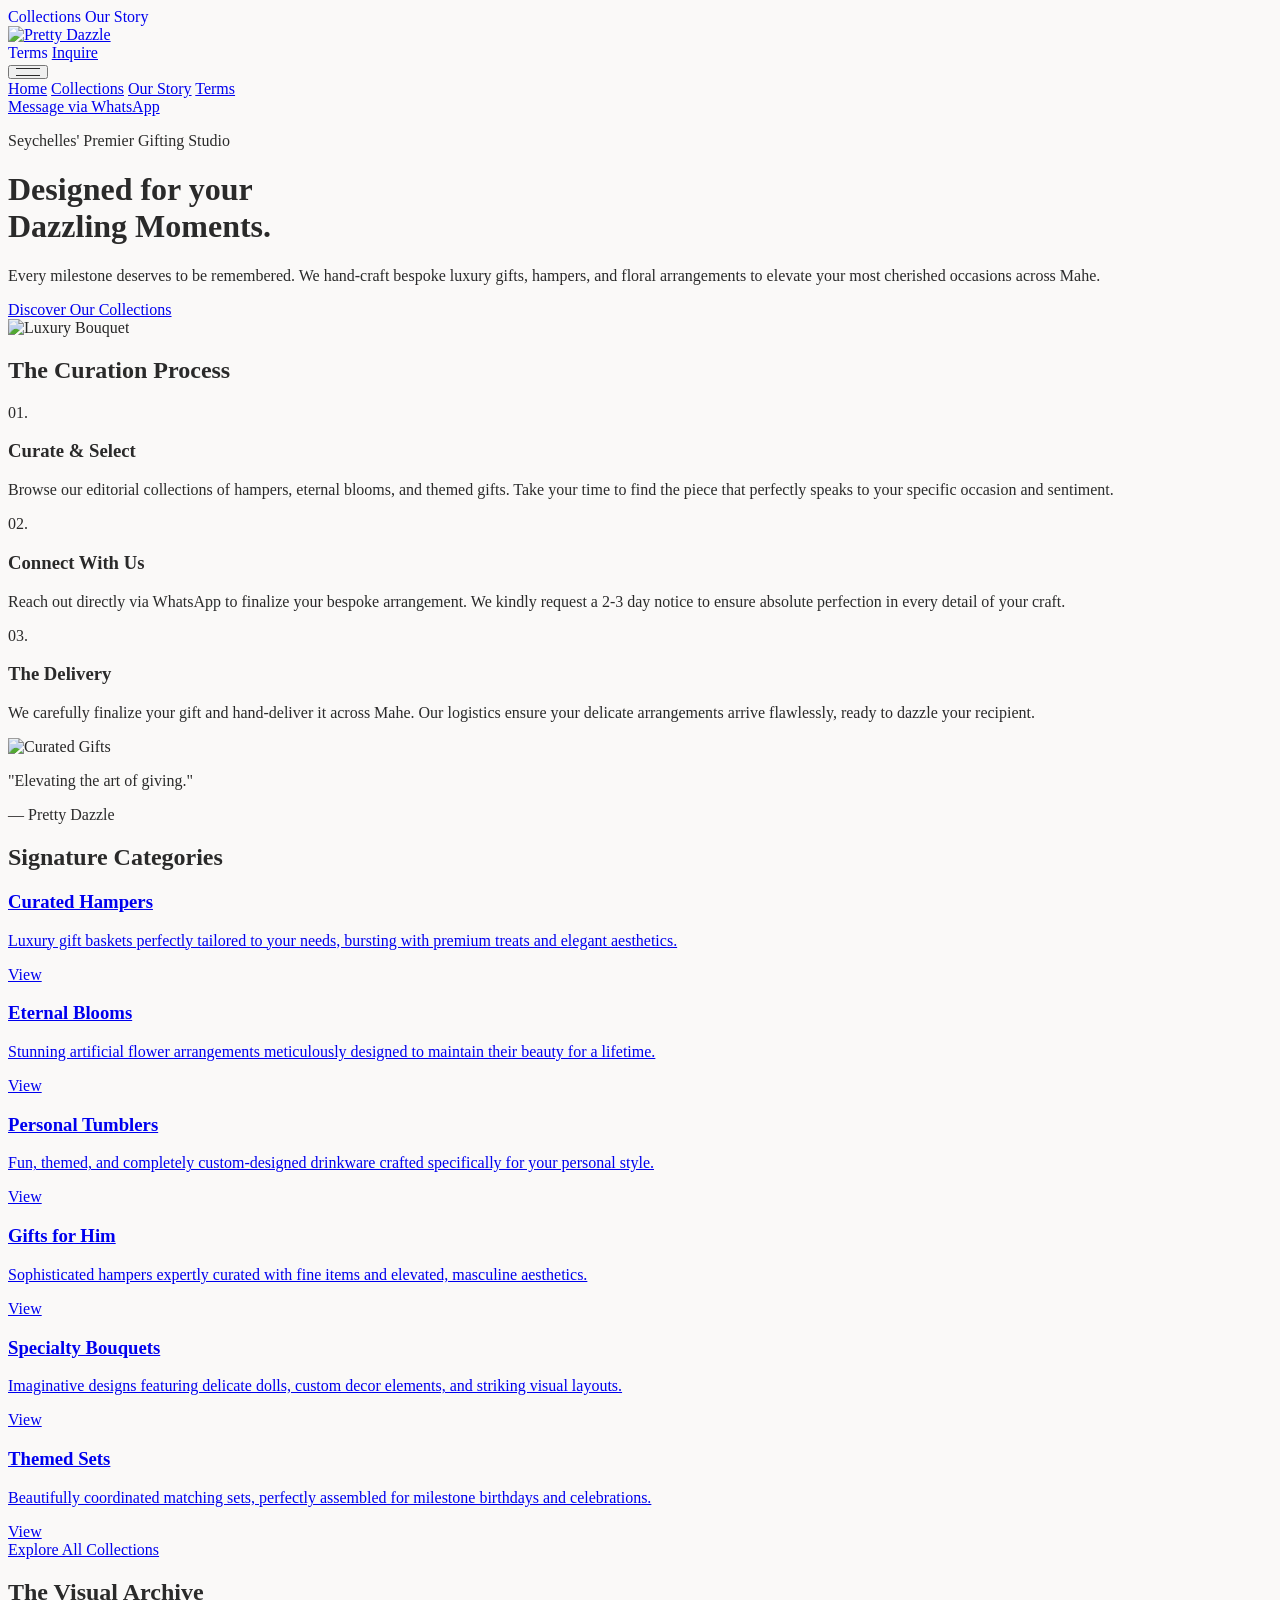
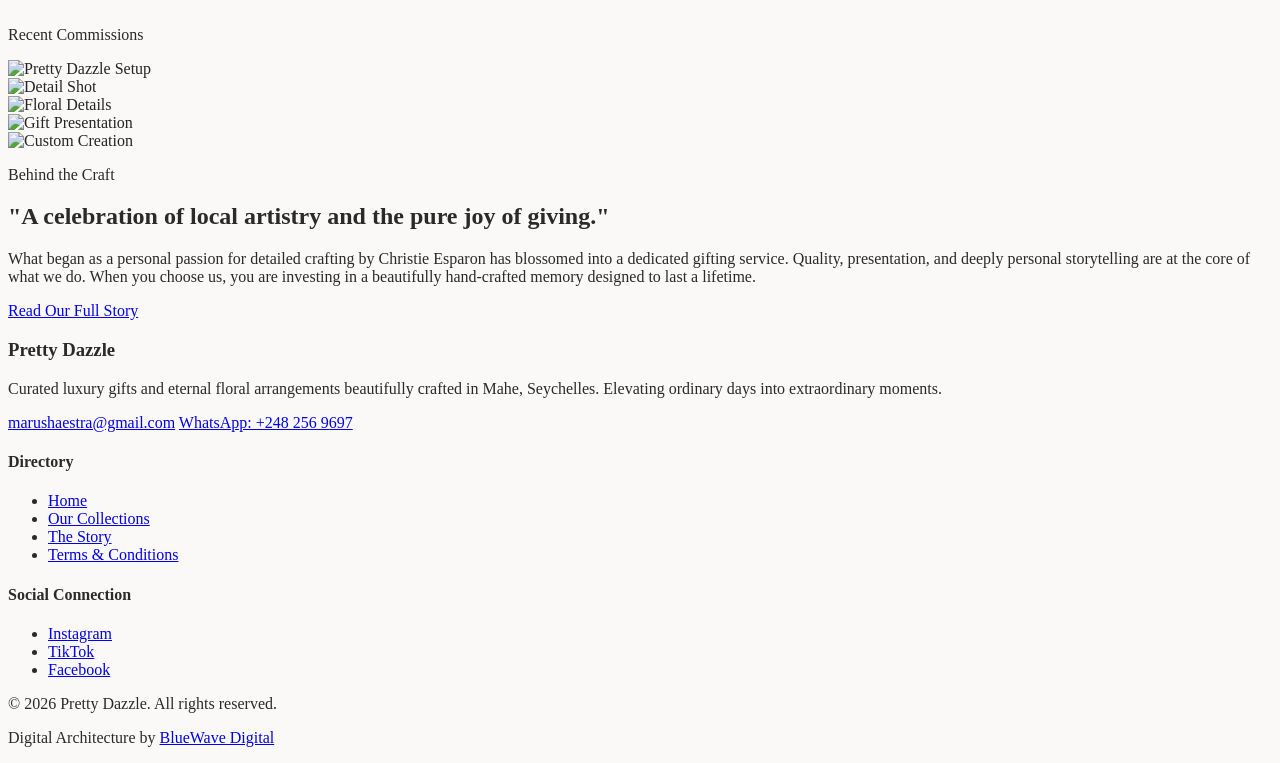
==== commit bbed1ab2: "Update index.html" ====
--- a/index.html
+++ b/index.html
@@ -3,31 +3,31 @@
 <head>
   <meta charset="UTF-8">
   <meta name="viewport" content="width=device-width, initial-scale=1.0">
-  <title>Pretty Dazzle | Curated Hampers & Gifts in Seychelles</title>
+  <title>Pretty Dazzle | Curated Hampers & Gifts</title>
+  
+  <link rel="icon" href="https://i.ibb.co/YMFRf1x/Chat-GPT-Image-Apr-29-2026-06-12-57-PM.png" />
   
   <script src="https://cdn.tailwindcss.com"></script>
-  <link rel="stylesheet" href="https://cdnjs.cloudflare.com/ajax/libs/font-awesome/6.5.1/css/all.min.css">
   <link href="https://unpkg.com/aos@2.3.1/dist/aos.css" rel="stylesheet">
   
   <link rel="preconnect" href="https://fonts.googleapis.com">
   <link rel="preconnect" href="https://fonts.gstatic.com" crossorigin>
-  <link href="https://fonts.googleapis.com/css2?family=Playfair+Display:ital,wght@0,400;0,600;0,700;1,400&family=Plus+Jakarta+Sans:wght@300;400;500;600&display=swap" rel="stylesheet">
+  <link href="https://fonts.googleapis.com/css2?family=Cormorant+Garamond:ital,wght@0,300;0,400;0,500;0,600;1,300;1,400&family=Jost:wght@300;400;500;600&display=swap" rel="stylesheet">
 
   <script>
     tailwind.config = {
       theme: {
         extend: {
           fontFamily: { 
-            sans: ['Plus Jakarta Sans', 'sans-serif'],
-            serif: ['Playfair Display', 'serif'],
+            sans: ['Jost', 'sans-serif'],
+            serif: ['Cormorant Garamond', 'serif'],
           },
           colors: {
             pd: {
-              blush: '#fff1f2',   /* Very soft pink background */
-              rose: '#e11d48',    /* Rose/Red accent for buttons */
-              gold: '#b45309',    /* Elegant gold for accents */
-              dark: '#1c1917',    /* Deep warm gray for text */
-              card: '#ffffff',
+              bg: '#FAF9F8',      /* Warm, very light off-white */
+              text: '#2A2A2A',    /* Soft charcoal, less harsh than pure black */
+              accent: '#D9C5B2',  /* Soft nude/stone color */
+              lines: '#E5E0DB'    /* Delicate border color */
             }
           }
         }
@@ -36,193 +36,242 @@
   </script>
 
   <style>
-    body { background-color: #fff1f2; color: #1c1917; }
+    body { background-color: #FAF9F8; color: #2A2A2A; }
     
-    /* Blurred Hero Background */
-    .hero-container {
+    /* Smooth minimal scrollbar */
+    ::-webkit-scrollbar { width: 6px; }
+    ::-webkit-scrollbar-track { background: #FAF9F8; }
+    ::-webkit-scrollbar-thumb { background: #D9C5B2; }
+    
+    /* Clean CSS Hamburger (No Icons) */
+    .menu-line {
+      display: block;
+      width: 24px;
+      height: 1px;
+      background-color: #2A2A2A;
+      transition: all 0.3s ease;
+    }
+    .menu-gap { margin-top: 6px; }
+
+    /* Elegant Link Hover */
+    .hover-underline-anim {
       position: relative;
-      background-color: #1c1917; /* Dark fallback */
-      overflow: hidden;
-    }
-    .hero-container::before {
+      text-decoration: none;
+    }
+    .hover-underline-anim::after {
       content: '';
       position: absolute;
-      top: -10%; left: -10%; right: -10%; bottom: -10%;
-      background: url('https://i.ibb.co/PzrmNKS7/IMG-20260213-WA0014.jpg') center/cover no-repeat;
-      filter: blur(25px); /* Heavy blur */
-      opacity: 0.35; /* Barely visible */
-      z-index: 0;
-    }
-    .hero-content {
-      position: relative;
-      z-index: 1;
-    }
-
-    ::-webkit-scrollbar { width: 8px; }
-    ::-webkit-scrollbar-track { background: #fff1f2; }
-    ::-webkit-scrollbar-thumb { background: #fda4af; border-radius: 4px; }
-    ::-webkit-scrollbar-thumb:hover { background: #e11d48; }
-
-    /* Gallery Hover Effects */
-    .gallery-img { transition: transform 0.5s ease; }
-    .gallery-item:hover .gallery-img { transform: scale(1.05); }
+      width: 100%;
+      transform: scaleX(0);
+      height: 1px;
+      bottom: -2px;
+      left: 0;
+      background-color: #2A2A2A;
+      transform-origin: bottom right;
+      transition: transform 0.4s cubic-bezier(0.86, 0, 0.07, 1);
+    }
+    .hover-underline-anim:hover::after {
+      transform: scaleX(1);
+      transform-origin: bottom left;
+    }
+
+    /* Image treatments */
+    .img-editorial {
+      filter: contrast(1.05) brightness(0.95);
+      transition: filter 0.5s ease;
+    }
+    .img-editorial:hover {
+      filter: contrast(1) brightness(1);
+    }
   </style>
 </head>
-<body class="font-sans flex flex-col min-h-screen">
-
-  <nav class="bg-white/90 backdrop-blur-md py-4 px-6 md:px-12 flex justify-between items-center shadow-sm sticky top-0 z-50">
-    <a href="/" class="flex items-center space-x-2 group">
-      <span class="font-serif font-bold text-2xl tracking-wide text-pd-dark group-hover:text-pd-rose transition-colors">
-        Pretty Dazzle
-      </span>
-    </a>
-    
-    <button id="mobile-menu-btn" class="md:hidden text-pd-dark hover:text-pd-rose transition-colors text-2xl">
-      <i class="fa-solid fa-bars"></i>
-    </button>
-
-    <div class="hidden md:flex items-center space-x-8 text-sm font-medium tracking-wide">
-      <a href="/" class="text-pd-rose border-b border-pd-rose pb-1">Home</a>
-      <a href="/collections" class="text-gray-600 hover:text-pd-rose transition-colors">Collections</a>
-      <a href="/about" class="text-gray-600 hover:text-pd-rose transition-colors">About Us</a>
-      <a href="/terms" class="text-gray-600 hover:text-pd-rose transition-colors">Terms</a>
+<body class="font-sans flex flex-col min-h-screen font-light">
+
+  <nav class="w-full bg-pd-bg/90 backdrop-blur-md sticky top-0 z-50 border-b border-pd-lines">
+    <div class="max-w-[1400px] mx-auto px-6 md:px-12 py-5 flex justify-between items-center">
       
-      <a href="https://wa.me/2482569697" target="_blank" class="bg-pd-rose hover:bg-rose-700 text-white px-6 py-2 rounded-full transition-colors shadow-md flex items-center">
-        <i class="fa-brands fa-whatsapp text-lg mr-2"></i> Order Now
+      <div class="hidden md:flex space-x-8 text-xs tracking-[0.15em] uppercase">
+        <a href="/collections" class="hover-underline-anim">Collections</a>
+        <a href="/about" class="hover-underline-anim">Our Story</a>
+      </div>
+
+      <a href="/" class="flex flex-col items-center justify-center absolute left-1/2 transform -translate-x-1/2">
+        <img src="https://i.ibb.co/YMFRf1x/Chat-GPT-Image-Apr-29-2026-06-12-57-PM.png" alt="Pretty Dazzle" class="h-12 md:h-16 object-contain">
       </a>
+
+      <div class="hidden md:flex space-x-8 text-xs tracking-[0.15em] uppercase items-center">
+        <a href="/terms" class="hover-underline-anim">Terms</a>
+        <a href="https://wa.me/2482569697" target="_blank" class="border border-pd-text px-6 py-2 hover:bg-pd-text hover:text-pd-bg transition-colors duration-300">
+          Inquire
+        </a>
+      </div>
+
+      <button id="mobile-menu-btn" class="md:hidden flex flex-col justify-center items-end w-8 h-8 z-50 relative">
+        <span class="menu-line"></span>
+        <span class="menu-line menu-gap w-16"></span>
+      </button>
     </div>
   </nav>
 
-  <div id="mobile-menu" class="hidden bg-white border-b border-gray-100 px-6 py-6 flex flex-col space-y-4 text-pd-dark text-base font-medium md:hidden absolute w-full z-40 shadow-xl top-[72px]">
-    <a href="/" class="text-pd-rose">Home</a>
-    <a href="/collections" class="hover:text-pd-rose">Collections</a>
-    <a href="/about" class="hover:text-pd-rose">About Us</a>
-    <a href="/terms" class="hover:text-pd-rose">Terms</a>
-    <a href="https://wa.me/2482569697" target="_blank" class="bg-pd-rose text-white text-center py-3 rounded-full mt-2">
-      <i class="fa-brands fa-whatsapp mr-2"></i> Message Us
-    </a>
+  <div id="mobile-menu" class="hidden bg-pd-bg border-b border-pd-lines px-6 py-10 flex flex-col space-y-6 text-center md:hidden absolute w-full z-40 top-[70px] shadow-2xl">
+    <a href="/" class="font-serif text-2xl italic">Home</a>
+    <a href="/collections" class="font-serif text-2xl italic">Collections</a>
+    <a href="/about" class="font-serif text-2xl italic">Our Story</a>
+    <a href="/terms" class="font-serif text-2xl italic">Terms</a>
+    <div class="pt-6">
+      <a href="https://wa.me/2482569697" target="_blank" class="text-xs tracking-[0.2em] uppercase border-b border-pd-text pb-1">Message via WhatsApp</a>
+    </div>
   </div>
 
-  <main class="flex-grow w-full flex flex-col items-center">
+  <main class="flex-grow w-full flex flex-col">
     
-    <header class="hero-container w-full pt-32 pb-32 flex items-center justify-center px-6 text-center">
-      <div class="hero-content max-w-3xl mx-auto" data-aos="fade-up" data-aos-duration="1000">
-        <p class="text-pd-blush font-medium tracking-[0.2em] uppercase text-xs md:text-sm mb-4">Seychelles Premier Gifting Service</p>
-        <h1 class="text-5xl md:text-7xl font-serif font-bold mb-6 text-white leading-tight drop-shadow-md">
-          Designed for your <br> <span class="italic text-rose-200">Dazzling Moments</span>
+    <header class="w-full max-w-[1400px] mx-auto px-6 md:px-12 pt-12 pb-24 flex flex-col lg:flex-row items-center gap-12 lg:gap-24">
+      <div class="lg:w-1/2 flex flex-col justify-center" data-aos="fade-right" data-aos-duration="1200">
+        <p class="text-xs tracking-[0.3em] uppercase text-gray-500 mb-6">Seychelles' Premier Gifting Studio</p>
+        <h1 class="font-serif text-5xl md:text-7xl lg:text-[5.5rem] leading-[1.1] mb-8 text-pd-text">
+          Designed for your <br><span class="italic text-gray-400">Dazzling Moments.</span>
         </h1>
-        <p class="text-lg text-gray-200 mb-10 font-light max-w-xl mx-auto">
-          Luxury gift baskets, eternal blooms, and custom drinkware. Hand-crafted in Mahe to elevate ordinary days into extraordinary memories.
+        <p class="text-base md:text-lg text-gray-600 leading-relaxed mb-12 max-w-md font-light">
+          Every milestone deserves to be remembered. We hand-craft bespoke luxury gifts, hampers, and floral arrangements to elevate your most cherished occasions across Mahe.
         </p>
-        <div class="flex flex-col sm:flex-row justify-center gap-4">
-          <a href="/collections" class="bg-white text-pd-dark hover:bg-gray-100 font-semibold py-3.5 px-8 rounded-full transition-all shadow-lg">
-            Explore Collections
+        <div>
+          <a href="/collections" class="text-xs tracking-[0.2em] uppercase border-b border-pd-text pb-2 hover:text-gray-500 hover:border-gray-500 transition-colors">
+            Discover Our Collections
           </a>
-          <a href="https://wa.me/2482569697" target="_blank" class="bg-pd-rose hover:bg-rose-700 text-white font-semibold py-3.5 px-8 rounded-full transition-all shadow-lg flex items-center justify-center">
-            <i class="fa-brands fa-whatsapp mr-2"></i> Inquire via WhatsApp
-          </a>
+        </div>
+      </div>
+      <div class="lg:w-1/2 w-full" data-aos="fade-left" data-aos-duration="1200">
+        <div class="w-full h-[60vh] lg:h-[80vh] overflow-hidden">
+          <img src="https://i.ibb.co/XrW46k9V/IMG-20260213-WA0014.jpg" alt="Luxury Bouquet" class="w-full h-full object-cover img-editorial">
         </div>
       </div>
     </header>
 
-    <section class="w-full bg-white py-20 border-b border-gray-100">
-      <div class="max-w-6xl mx-auto px-6">
-        <div class="text-center mb-16" data-aos="fade-up">
-          <h2 class="text-3xl md:text-4xl font-serif font-bold text-pd-dark mb-4">How It Works</h2>
-          <div class="w-16 h-1 bg-pd-gold mx-auto opacity-50"></div>
+    <section class="w-full border-y border-pd-lines bg-white py-24">
+      <div class="max-w-[1400px] mx-auto px-6 md:px-12">
+        <div class="text-center mb-20" data-aos="fade-up">
+          <h2 class="font-serif text-4xl md:text-5xl">The Curation Process</h2>
         </div>
         
-        <div class="grid grid-cols-1 md:grid-cols-3 gap-12 text-center">
-          <div data-aos="fade-up" data-aos-delay="100">
-            <div class="w-20 h-20 mx-auto bg-pd-blush rounded-full flex items-center justify-center text-pd-rose text-3xl mb-6 shadow-sm">
-              <i class="fa-solid fa-gift"></i>
-            </div>
-            <h3 class="text-xl font-bold mb-2">1. Choose</h3>
-            <p class="text-gray-600 text-sm leading-relaxed">Browse our beautiful categories and find the perfect match for your special occasion.</p>
-          </div>
-          <div data-aos="fade-up" data-aos-delay="200">
-            <div class="w-20 h-20 mx-auto bg-pd-blush rounded-full flex items-center justify-center text-pd-rose text-3xl mb-6 shadow-sm">
-              <i class="fa-solid fa-mobile-screen"></i>
-            </div>
-            <h3 class="text-xl font-bold mb-2">2. Message Us</h3>
-            <p class="text-gray-600 text-sm leading-relaxed">Reach out on WhatsApp at least 2-3 days in advance to confirm your custom order.</p>
-          </div>
-          <div data-aos="fade-up" data-aos-delay="300">
-            <div class="w-20 h-20 mx-auto bg-pd-blush rounded-full flex items-center justify-center text-pd-rose text-3xl mb-6 shadow-sm">
-              <i class="fa-solid fa-truck-fast"></i>
-            </div>
-            <h3 class="text-xl font-bold mb-2">3. Delivery</h3>
-            <p class="text-gray-600 text-sm leading-relaxed">We carefully hand-craft your gift and deliver it safely directly to your location across Mahe.</p>
+        <div class="grid grid-cols-1 md:grid-cols-3 gap-16 md:gap-12">
+          <div data-aos="fade-up" data-aos-delay="100" class="flex flex-col">
+            <span class="font-serif text-5xl text-pd-accent mb-6 italic">01.</span>
+            <h3 class="text-xs tracking-[0.2em] uppercase font-medium mb-4 border-b border-pd-lines pb-4">Curate & Select</h3>
+            <p class="text-gray-500 text-sm leading-relaxed">
+              Browse our editorial collections of hampers, eternal blooms, and themed gifts. Take your time to find the piece that perfectly speaks to your specific occasion and sentiment.
+            </p>
+          </div>
+          <div data-aos="fade-up" data-aos-delay="200" class="flex flex-col">
+            <span class="font-serif text-5xl text-pd-accent mb-6 italic">02.</span>
+            <h3 class="text-xs tracking-[0.2em] uppercase font-medium mb-4 border-b border-pd-lines pb-4">Connect With Us</h3>
+            <p class="text-gray-500 text-sm leading-relaxed">
+              Reach out directly via WhatsApp to finalize your bespoke arrangement. We kindly request a 2-3 day notice to ensure absolute perfection in every detail of your craft.
+            </p>
+          </div>
+          <div data-aos="fade-up" data-aos-delay="300" class="flex flex-col">
+            <span class="font-serif text-5xl text-pd-accent mb-6 italic">03.</span>
+            <h3 class="text-xs tracking-[0.2em] uppercase font-medium mb-4 border-b border-pd-lines pb-4">The Delivery</h3>
+            <p class="text-gray-500 text-sm leading-relaxed">
+              We carefully finalize your gift and hand-deliver it across Mahe. Our logistics ensure your delicate arrangements arrive flawlessly, ready to dazzle your recipient.
+            </p>
           </div>
         </div>
       </div>
     </section>
 
-    <section class="w-full bg-pd-blush py-24">
-      <div class="max-w-6xl mx-auto px-6">
-        <div class="flex flex-col md:flex-row justify-between items-end mb-16" data-aos="fade-right">
-          <div>
-            <h2 class="text-3xl md:text-4xl font-serif font-bold text-pd-dark mb-4">Our Collections</h2>
-            <p class="text-gray-600 max-w-lg">Beautifully curated selections tailored to your specific needs. Find the category that perfectly fits your occasion.</p>
-          </div>
-          <a href="/collections" class="hidden md:inline-flex items-center text-pd-rose font-semibold hover:text-rose-800 transition-colors">
-            View All Categories <i class="fa-solid fa-arrow-right ml-2"></i>
-          </a>
-        </div>
+    <section class="w-full py-32 bg-pd-bg">
+      <div class="max-w-[1400px] mx-auto px-6 md:px-12 flex flex-col lg:flex-row gap-20">
         
-        <div class="grid grid-cols-1 md:grid-cols-2 lg:grid-cols-3 gap-6">
-          
-          <div class="bg-white p-8 rounded-2xl shadow-sm border border-rose-50 hover:shadow-md transition-shadow group" data-aos="fade-up" data-aos-delay="100">
-            <i class="fa-solid fa-basket-shopping text-3xl text-pd-gold mb-6 opacity-80"></i>
-            <h3 class="text-xl font-bold text-pd-dark mb-3 group-hover:text-pd-rose transition-colors">Curated Hampers</h3>
-            <p class="text-gray-600 text-sm leading-relaxed mb-6">Luxury gift baskets perfectly tailored to your needs, bursting with premium treats.</p>
-            <a href="https://wa.me/2482569697" target="_blank" class="text-sm font-semibold text-pd-rose uppercase tracking-wider flex items-center">
-              Inquire <i class="fa-brands fa-whatsapp ml-2"></i>
-            </a>
-          </div>
-
-          <div class="bg-white p-8 rounded-2xl shadow-sm border border-rose-50 hover:shadow-md transition-shadow group" data-aos="fade-up" data-aos-delay="200">
-            <i class="fa-solid fa-seedling text-3xl text-pd-gold mb-6 opacity-80"></i>
-            <h3 class="text-xl font-bold text-pd-dark mb-3 group-hover:text-pd-rose transition-colors">Eternal Blooms</h3>
-            <p class="text-gray-600 text-sm leading-relaxed mb-6">Stunning artificial flower arrangements designed to maintain their beauty for a lifetime.</p>
-            <a href="https://wa.me/2482569697" target="_blank" class="text-sm font-semibold text-pd-rose uppercase tracking-wider flex items-center">
-              Inquire <i class="fa-brands fa-whatsapp ml-2"></i>
-            </a>
-          </div>
-
-          <div class="bg-white p-8 rounded-2xl shadow-sm border border-rose-50 hover:shadow-md transition-shadow group" data-aos="fade-up" data-aos-delay="300">
-            <i class="fa-solid fa-mug-hot text-3xl text-pd-gold mb-6 opacity-80"></i>
-            <h3 class="text-xl font-bold text-pd-dark mb-3 group-hover:text-pd-rose transition-colors">Personal Tumblers</h3>
-            <p class="text-gray-600 text-sm leading-relaxed mb-6">Fun, themed, and custom-designed drinkware crafted specifically for you.</p>
-            <a href="https://wa.me/2482569697" target="_blank" class="text-sm font-semibold text-pd-rose uppercase tracking-wider flex items-center">
-              Inquire <i class="fa-brands fa-whatsapp ml-2"></i>
-            </a>
-          </div>
-
-          <div class="bg-white p-8 rounded-2xl shadow-sm border border-rose-50 hover:shadow-md transition-shadow group" data-aos="fade-up" data-aos-delay="400">
-            <i class="fa-solid fa-wine-bottle text-3xl text-pd-gold mb-6 opacity-80"></i>
-            <h3 class="text-xl font-bold text-pd-dark mb-3 group-hover:text-pd-rose transition-colors">Gifts for Him</h3>
-            <p class="text-gray-600 text-sm leading-relaxed mb-6">Sophisticated hampers expertly curated with fine wine, chocolates, and elevated aesthetics.</p>
-            <a href="https://wa.me/2482569697" target="_blank" class="text-sm font-semibold text-pd-rose uppercase tracking-wider flex items-center">
-              Inquire <i class="fa-brands fa-whatsapp ml-2"></i>
-            </a>
-          </div>
-
-          <div class="bg-white p-8 rounded-2xl shadow-sm border border-rose-50 hover:shadow-md transition-shadow group" data-aos="fade-up" data-aos-delay="500">
-            <i class="fa-solid fa-wand-magic-sparkles text-3xl text-pd-gold mb-6 opacity-80"></i>
-            <h3 class="text-xl font-bold text-pd-dark mb-3 group-hover:text-pd-rose transition-colors">Specialty Bouquets</h3>
-            <p class="text-gray-600 text-sm leading-relaxed mb-6">Imaginative designs featuring delicate dolls, custom decor, and striking visuals.</p>
-            <a href="https://wa.me/2482569697" target="_blank" class="text-sm font-semibold text-pd-rose uppercase tracking-wider flex items-center">
-              Inquire <i class="fa-brands fa-whatsapp ml-2"></i>
-            </a>
-          </div>
-
-          <div class="bg-white p-8 rounded-2xl shadow-sm border border-rose-50 hover:shadow-md transition-shadow group" data-aos="fade-up" data-aos-delay="600">
-            <i class="fa-solid fa-box-open text-3xl text-pd-gold mb-6 opacity-80"></i>
-            <h3 class="text-xl font-bold text-pd-dark mb-3 group-hover:text-pd-rose transition-colors">Themed Gift Sets</h3>
-            <p class="text-gray-600 text-sm leading-relaxed mb-6">Beautifully coordinated, matching sets perfect for milestone birthdays and celebrations.</p>
-            <a href="https://wa.me/2482569697" target="_blank" class="text-sm font-semibold text-pd-rose uppercase tracking-wider flex items-center">
-              Inquire <i class="fa-brands fa-whatsapp ml-2"></i>
+        <div class="lg:w-2/5 hidden lg:block relative" data-aos="fade-right">
+          <img src="https://i.ibb.co/S4N7WWhN/IMG-20260213-WA0011.jpg" alt="Curated Gifts" class="w-full h-[800px] object-cover img-editorial">
+          <div class="absolute -right-12 bottom-12 bg-white p-8 max-w-xs border border-pd-lines shadow-sm">
+            <p class="font-serif text-2xl italic mb-4">"Elevating the art of giving."</p>
+            <p class="text-xs tracking-[0.1em] text-gray-500 uppercase">— Pretty Dazzle</p>
+          </div>
+        </div>
+
+        <div class="lg:w-3/5 flex flex-col justify-center">
+          <h2 class="font-serif text-4xl md:text-5xl mb-12">Signature Categories</h2>
+          
+          <div class="flex flex-col w-full">
+            
+            <a href="/collections" class="group block py-8 border-t border-pd-lines flex flex-col md:flex-row md:items-center justify-between" data-aos="fade-up">
+              <div class="md:w-1/3 mb-4 md:mb-0">
+                <h3 class="font-serif text-2xl md:text-3xl group-hover:italic transition-all">Curated Hampers</h3>
+              </div>
+              <div class="md:w-1/2">
+                <p class="text-sm text-gray-500 leading-relaxed font-light">Luxury gift baskets perfectly tailored to your needs, bursting with premium treats and elegant aesthetics.</p>
+              </div>
+              <div class="md:w-1/6 text-left md:text-right mt-4 md:mt-0">
+                <span class="text-[10px] tracking-[0.2em] uppercase text-gray-400 group-hover:text-pd-text transition-colors">View</span>
+              </div>
+            </a>
+
+            <a href="/collections" class="group block py-8 border-t border-pd-lines flex flex-col md:flex-row md:items-center justify-between" data-aos="fade-up">
+              <div class="md:w-1/3 mb-4 md:mb-0">
+                <h3 class="font-serif text-2xl md:text-3xl group-hover:italic transition-all">Eternal Blooms</h3>
+              </div>
+              <div class="md:w-1/2">
+                <p class="text-sm text-gray-500 leading-relaxed font-light">Stunning artificial flower arrangements meticulously designed to maintain their beauty for a lifetime.</p>
+              </div>
+              <div class="md:w-1/6 text-left md:text-right mt-4 md:mt-0">
+                <span class="text-[10px] tracking-[0.2em] uppercase text-gray-400 group-hover:text-pd-text transition-colors">View</span>
+              </div>
+            </a>
+
+            <a href="/collections" class="group block py-8 border-t border-pd-lines flex flex-col md:flex-row md:items-center justify-between" data-aos="fade-up">
+              <div class="md:w-1/3 mb-4 md:mb-0">
+                <h3 class="font-serif text-2xl md:text-3xl group-hover:italic transition-all">Personal Tumblers</h3>
+              </div>
+              <div class="md:w-1/2">
+                <p class="text-sm text-gray-500 leading-relaxed font-light">Fun, themed, and completely custom-designed drinkware crafted specifically for your personal style.</p>
+              </div>
+              <div class="md:w-1/6 text-left md:text-right mt-4 md:mt-0">
+                <span class="text-[10px] tracking-[0.2em] uppercase text-gray-400 group-hover:text-pd-text transition-colors">View</span>
+              </div>
+            </a>
+
+            <a href="/collections" class="group block py-8 border-t border-pd-lines flex flex-col md:flex-row md:items-center justify-between" data-aos="fade-up">
+              <div class="md:w-1/3 mb-4 md:mb-0">
+                <h3 class="font-serif text-2xl md:text-3xl group-hover:italic transition-all">Gifts for Him</h3>
+              </div>
+              <div class="md:w-1/2">
+                <p class="text-sm text-gray-500 leading-relaxed font-light">Sophisticated hampers expertly curated with fine items and elevated, masculine aesthetics.</p>
+              </div>
+              <div class="md:w-1/6 text-left md:text-right mt-4 md:mt-0">
+                <span class="text-[10px] tracking-[0.2em] uppercase text-gray-400 group-hover:text-pd-text transition-colors">View</span>
+              </div>
+            </a>
+
+            <a href="/collections" class="group block py-8 border-t border-pd-lines flex flex-col md:flex-row md:items-center justify-between" data-aos="fade-up">
+              <div class="md:w-1/3 mb-4 md:mb-0">
+                <h3 class="font-serif text-2xl md:text-3xl group-hover:italic transition-all">Specialty Bouquets</h3>
+              </div>
+              <div class="md:w-1/2">
+                <p class="text-sm text-gray-500 leading-relaxed font-light">Imaginative designs featuring delicate dolls, custom decor elements, and striking visual layouts.</p>
+              </div>
+              <div class="md:w-1/6 text-left md:text-right mt-4 md:mt-0">
+                <span class="text-[10px] tracking-[0.2em] uppercase text-gray-400 group-hover:text-pd-text transition-colors">View</span>
+              </div>
+            </a>
+
+            <a href="/collections" class="group block py-8 border-y border-pd-lines flex flex-col md:flex-row md:items-center justify-between" data-aos="fade-up">
+              <div class="md:w-1/3 mb-4 md:mb-0">
+                <h3 class="font-serif text-2xl md:text-3xl group-hover:italic transition-all">Themed Sets</h3>
+              </div>
+              <div class="md:w-1/2">
+                <p class="text-sm text-gray-500 leading-relaxed font-light">Beautifully coordinated matching sets, perfectly assembled for milestone birthdays and celebrations.</p>
+              </div>
+              <div class="md:w-1/6 text-left md:text-right mt-4 md:mt-0">
+                <span class="text-[10px] tracking-[0.2em] uppercase text-gray-400 group-hover:text-pd-text transition-colors">View</span>
+              </div>
+            </a>
+
+          </div>
+          
+          <div class="mt-12">
+            <a href="/collections" class="inline-block text-xs tracking-[0.2em] uppercase border-b border-pd-text pb-2 hover:text-gray-500 hover:border-gray-500 transition-colors">
+              Explore All Collections
             </a>
           </div>
 
@@ -230,106 +279,105 @@
       </div>
     </section>
 
-    <section class="w-full bg-white py-24 border-b border-gray-100">
-      <div class="max-w-6xl mx-auto px-6">
-        <div class="text-center mb-16" data-aos="fade-up">
-          <h2 class="text-3xl md:text-4xl font-serif font-bold text-pd-dark mb-4">The Media Corner</h2>
-          <p class="text-gray-600">A glimpse into our recent creations and happy clients.</p>
-          <div class="w-16 h-1 bg-pd-gold mx-auto opacity-50 mt-6"></div>
+    <section class="w-full bg-white py-32 border-b border-pd-lines">
+      <div class="max-w-[1400px] mx-auto px-6 md:px-12">
+        <div class="flex flex-col md:flex-row justify-between items-end mb-16" data-aos="fade-up">
+          <h2 class="font-serif text-4xl md:text-5xl">The Visual Archive</h2>
+          <p class="text-xs tracking-[0.2em] uppercase text-gray-400 mt-4 md:mt-0">Recent Commissions</p>
         </div>
         
-        <div class="grid grid-cols-2 md:grid-cols-4 gap-4 auto-rows-[200px]">
-          
-          <div class="gallery-item relative rounded-xl overflow-hidden shadow-sm col-span-2 row-span-2" data-aos="zoom-in" data-aos-delay="100">
-            <img src="https://images.unsplash.com/photo-1549465220-1a8b9238cd48?q=80&w=800&auto=format&fit=crop" alt="Gallery Image 1" class="gallery-img w-full h-full object-cover">
-          </div>
-          
-          <div class="gallery-item relative rounded-xl overflow-hidden shadow-sm col-span-1 row-span-1" data-aos="zoom-in" data-aos-delay="200">
-            <img src="https://images.unsplash.com/photo-1513201099705-a9746e1e201f?q=80&w=400&auto=format&fit=crop" alt="Gallery Image 2" class="gallery-img w-full h-full object-cover">
-          </div>
-          
-          <div class="gallery-item relative rounded-xl overflow-hidden shadow-sm col-span-1 row-span-1" data-aos="zoom-in" data-aos-delay="300">
-            <img src="https://images.unsplash.com/photo-1577905741695-177d6cdce27d?q=80&w=400&auto=format&fit=crop" alt="Gallery Image 3" class="gallery-img w-full h-full object-cover">
-          </div>
-          
-          <div class="gallery-item relative rounded-xl overflow-hidden shadow-sm col-span-2 row-span-1 md:col-span-1 md:row-span-1" data-aos="zoom-in" data-aos-delay="400">
-            <img src="https://images.unsplash.com/photo-1606760227091-3dd870d97f1d?q=80&w=400&auto=format&fit=crop" alt="Gallery Image 4" class="gallery-img w-full h-full object-cover">
-          </div>
-          
-          <div class="gallery-item relative rounded-xl overflow-hidden shadow-sm col-span-2 row-span-1 md:col-span-1 md:row-span-1" data-aos="zoom-in" data-aos-delay="500">
-            <img src="https://images.unsplash.com/photo-1520113412443-4e8c17df209b?q=80&w=400&auto=format&fit=crop" alt="Gallery Image 5" class="gallery-img w-full h-full object-cover">
+        <div class="grid grid-cols-2 md:grid-cols-4 gap-4 md:gap-6 auto-rows-[250px]">
+          
+          <div class="col-span-2 row-span-2 overflow-hidden" data-aos="fade-up">
+            <img src="https://i.ibb.co/HpXGprMV/IMG-20260213-WA0015.jpg" alt="Pretty Dazzle Setup" class="w-full h-full object-cover img-editorial hover:scale-105 transition-transform duration-700">
+          </div>
+          
+          <div class="col-span-1 row-span-1 overflow-hidden" data-aos="fade-up" data-aos-delay="100">
+            <img src="https://i.ibb.co/4g7ByqvV/IMG-20260213-WA0028.jpg" alt="Detail Shot" class="w-full h-full object-cover img-editorial hover:scale-105 transition-transform duration-700">
+          </div>
+          
+          <div class="col-span-1 row-span-1 overflow-hidden" data-aos="fade-up" data-aos-delay="200">
+            <img src="https://i.ibb.co/QFpyDHS0/IMG-20260213-WA0029.jpg" alt="Floral Details" class="w-full h-full object-cover img-editorial hover:scale-105 transition-transform duration-700">
+          </div>
+          
+          <div class="col-span-2 md:col-span-1 row-span-1 overflow-hidden" data-aos="fade-up" data-aos-delay="300">
+            <img src="https://i.ibb.co/gZLkMyx3/IMG-20260213-WA0035.jpg" alt="Gift Presentation" class="w-full h-full object-cover img-editorial hover:scale-105 transition-transform duration-700">
+          </div>
+          
+          <div class="col-span-2 md:col-span-1 row-span-1 overflow-hidden" data-aos="fade-up" data-aos-delay="400">
+            <img src="https://i.ibb.co/N85Xb6Y/IMG-20260213-WA0038.jpg" alt="Custom Creation" class="w-full h-full object-cover img-editorial hover:scale-105 transition-transform duration-700">
           </div>
 
         </div>
       </div>
     </section>
 
-    <section class="w-full bg-pd-blush py-24">
-      <div class="max-w-4xl mx-auto px-6 text-center" data-aos="fade-up">
-        <h2 class="text-3xl md:text-4xl font-serif font-bold text-pd-dark mb-6">A Celebration of Local Artistry</h2>
-        <p class="text-lg text-gray-700 leading-relaxed mb-8">
-          Founded by <a href="https://www.linkedin.com/in/christy-esparon-375869164" target="_blank" class="text-pd-rose font-bold hover:underline">Christie Esparon</a>, Pretty Dazzle began as a personal passion for detailed crafting and has blossomed into a dedicated gifting service. We believe that every gift should tell a unique, personal story, elevating ordinary days into extraordinary moments.
+    <section class="w-full bg-pd-bg py-32">
+      <div class="max-w-3xl mx-auto px-6 text-center" data-aos="zoom-in">
+        <p class="text-xs tracking-[0.2em] uppercase text-gray-500 mb-8 border-b border-gray-300 inline-block pb-2">Behind the Craft</p>
+        <h2 class="font-serif text-3xl md:text-5xl leading-snug mb-10 text-pd-text italic">
+          "A celebration of local artistry and the pure joy of giving."
+        </h2>
+        <p class="text-sm text-gray-600 leading-relaxed mb-12 font-light">
+          What began as a personal passion for detailed crafting by Christie Esparon has blossomed into a dedicated gifting service. Quality, presentation, and deeply personal storytelling are at the core of what we do. When you choose us, you are investing in a beautifully hand-crafted memory designed to last a lifetime.
         </p>
-        <a href="/about" class="inline-block border-2 border-pd-dark text-pd-dark font-semibold px-8 py-3 rounded-full hover:bg-pd-dark hover:text-white transition-colors">
-          Read Our Story
+        <a href="/about" class="text-xs tracking-[0.15em] uppercase text-pd-text hover:text-gray-500 transition-colors border border-pd-text px-8 py-3">
+          Read Our Full Story
         </a>
       </div>
     </section>
 
   </main>
 
-  <footer class="bg-pd-dark text-white pt-16 pb-8 px-6 md:px-12 mt-auto">
-    <div class="max-w-6xl mx-auto grid grid-cols-1 md:grid-cols-3 gap-12 mb-12 text-center md:text-left">
+  <footer class="bg-white pt-24 pb-12 border-t border-pd-lines w-full">
+    <div class="max-w-[1400px] mx-auto px-6 md:px-12">
       
-      <div>
-        <h3 class="font-serif font-bold text-2xl mb-6 tracking-wide text-pd-blush">Pretty Dazzle</h3>
-        <p class="text-gray-400 text-sm mb-6 max-w-xs mx-auto md:mx-0">
-          Curated luxury gifts and eternal floral arrangements beautifully crafted in Seychelles.
+      <div class="grid grid-cols-1 md:grid-cols-4 gap-16 mb-20">
+        
+        <div class="md:col-span-2">
+          <h3 class="font-serif text-3xl mb-6">Pretty Dazzle</h3>
+          <p class="text-sm text-gray-500 leading-relaxed font-light max-w-sm mb-8">
+            Curated luxury gifts and eternal floral arrangements beautifully crafted in Mahe, Seychelles. Elevating ordinary days into extraordinary moments.
+          </p>
+          <a href="mailto:marushaestra@gmail.com" class="text-sm text-pd-text hover:text-gray-500 transition-colors block mb-2">marushaestra@gmail.com</a>
+          <a href="https://wa.me/2482569697" target="_blank" class="text-sm text-pd-text hover:text-gray-500 transition-colors block">WhatsApp: +248 256 9697</a>
+        </div>
+
+        <div>
+          <h4 class="text-[10px] tracking-[0.2em] uppercase text-gray-400 mb-6 border-b border-pd-lines pb-2">Directory</h4>
+          <ul class="space-y-4 text-sm font-light">
+            <li><a href="/" class="hover:italic transition-all">Home</a></li>
+            <li><a href="/collections" class="hover:italic transition-all">Our Collections</a></li>
+            <li><a href="/about" class="hover:italic transition-all">The Story</a></li>
+            <li><a href="/terms" class="hover:italic transition-all">Terms & Conditions</a></li>
+          </ul>
+        </div>
+
+        <div>
+          <h4 class="text-[10px] tracking-[0.2em] uppercase text-gray-400 mb-6 border-b border-pd-lines pb-2">Social Connection</h4>
+          <ul class="space-y-4 text-sm font-light">
+            <li><a href="https://www.instagram.com/prettydazzled?utm_source=qr&igsh=MWRlY29wcWdhY3d3eQ==" target="_blank" class="hover:italic transition-all">Instagram</a></li>
+            <li><a href="https://www.tiktok.com/@pretty_dazzled?_r=1&_t=ZS-93tGPsqaVnR" target="_blank" class="hover:italic transition-all">TikTok</a></li>
+            <li><a href="https://www.facebook.com/share/1DMy9XTiXC/" target="_blank" class="hover:italic transition-all">Facebook</a></li>
+          </ul>
+        </div>
+
+      </div>
+      
+      <div class="border-t border-pd-lines pt-8 flex flex-col md:flex-row justify-between items-center text-[10px] tracking-[0.1em] uppercase text-gray-400">
+        <p>&copy; <span id="current-year"></span> Pretty Dazzle. All rights reserved.</p>
+        <p class="mt-4 md:mt-0">
+          Digital Architecture by <a href="https://bluewave-digital.tylernicholasgroup.com/" target="_blank" class="text-pd-text hover:text-gray-600 transition-colors font-medium">BlueWave Digital</a>
         </p>
-        <div class="space-y-3 text-sm text-gray-300">
-          <p><i class="fa-solid fa-envelope w-5 text-pd-rose"></i> <a href="mailto:marushaestra@gmail.com" class="hover:text-white transition-colors">marushaestra@gmail.com</a></p>
-          <p><i class="fa-brands fa-whatsapp w-5 text-pd-rose"></i> <a href="https://wa.me/2482569697" target="_blank" class="hover:text-white transition-colors">+248 256 9697</a></p>
-          <p><i class="fa-solid fa-location-dot w-5 text-pd-rose"></i> Mahe, Seychelles</p>
-        </div>
-      </div>
-
-      <div class="flex flex-col space-y-4">
-        <h4 class="font-bold text-lg mb-2 text-white">Explore</h4>
-        <a href="/" class="text-gray-400 hover:text-pd-rose transition-colors text-sm">Home</a>
-        <a href="/collections" class="text-gray-400 hover:text-pd-rose transition-colors text-sm">Our Collections</a>
-        <a href="/about" class="text-gray-400 hover:text-pd-rose transition-colors text-sm">About Christie</a>
-        <a href="/terms" class="text-gray-400 hover:text-pd-rose transition-colors text-sm">Terms & Conditions</a>
-      </div>
-
-      <div>
-        <h4 class="font-bold text-lg mb-6 text-white">Connect With Us</h4>
-        <div class="flex justify-center md:justify-start space-x-4">
-          <a href="https://www.instagram.com/prettydazzled?utm_source=qr&igsh=MWRlY29wcWdhY3d3eQ==" target="_blank" class="w-10 h-10 rounded-full bg-white/10 flex items-center justify-center text-white hover:bg-[#E1306C] hover:scale-110 transition-all">
-            <i class="fa-brands fa-instagram text-lg"></i>
-          </a>
-          <a href="https://www.tiktok.com/@pretty_dazzled?_r=1&_t=ZS-93tGPsqaVnR" target="_blank" class="w-10 h-10 rounded-full bg-white/10 flex items-center justify-center text-white hover:bg-black hover:scale-110 transition-all">
-            <i class="fa-brands fa-tiktok text-lg"></i>
-          </a>
-          <a href="https://www.facebook.com/share/1DMy9XTiXC/" target="_blank" class="w-10 h-10 rounded-full bg-white/10 flex items-center justify-center text-white hover:bg-[#1877F2] hover:scale-110 transition-all">
-            <i class="fa-brands fa-facebook-f text-lg"></i>
-          </a>
-        </div>
-      </div>
-
-    </div>
-    
-    <div class="max-w-6xl mx-auto border-t border-white/10 pt-8 flex flex-col md:flex-row justify-between items-center text-xs text-gray-500">
-      <p>&copy; <span id="current-year"></span> Pretty Dazzle. All rights reserved.</p>
-      <p class="mt-4 md:mt-0">
-        Made by <a href="https://bluewave-digital.tylernicholasgroup.com/" target="_blank" class="text-gray-300 hover:text-white font-semibold transition-colors">BlueWave Digital</a>
-      </p>
+      </div>
+
     </div>
   </footer>
 
   <script src="https://unpkg.com/aos@2.3.1/dist/aos.js"></script>
   <script>
     window.addEventListener('load', function() {
-      AOS.init({ duration: 800, once: true, offset: 20 });
+      AOS.init({ duration: 1000, once: true, offset: 50 });
     });
 
     document.getElementById('mobile-menu-btn').addEventListener('click', function() {
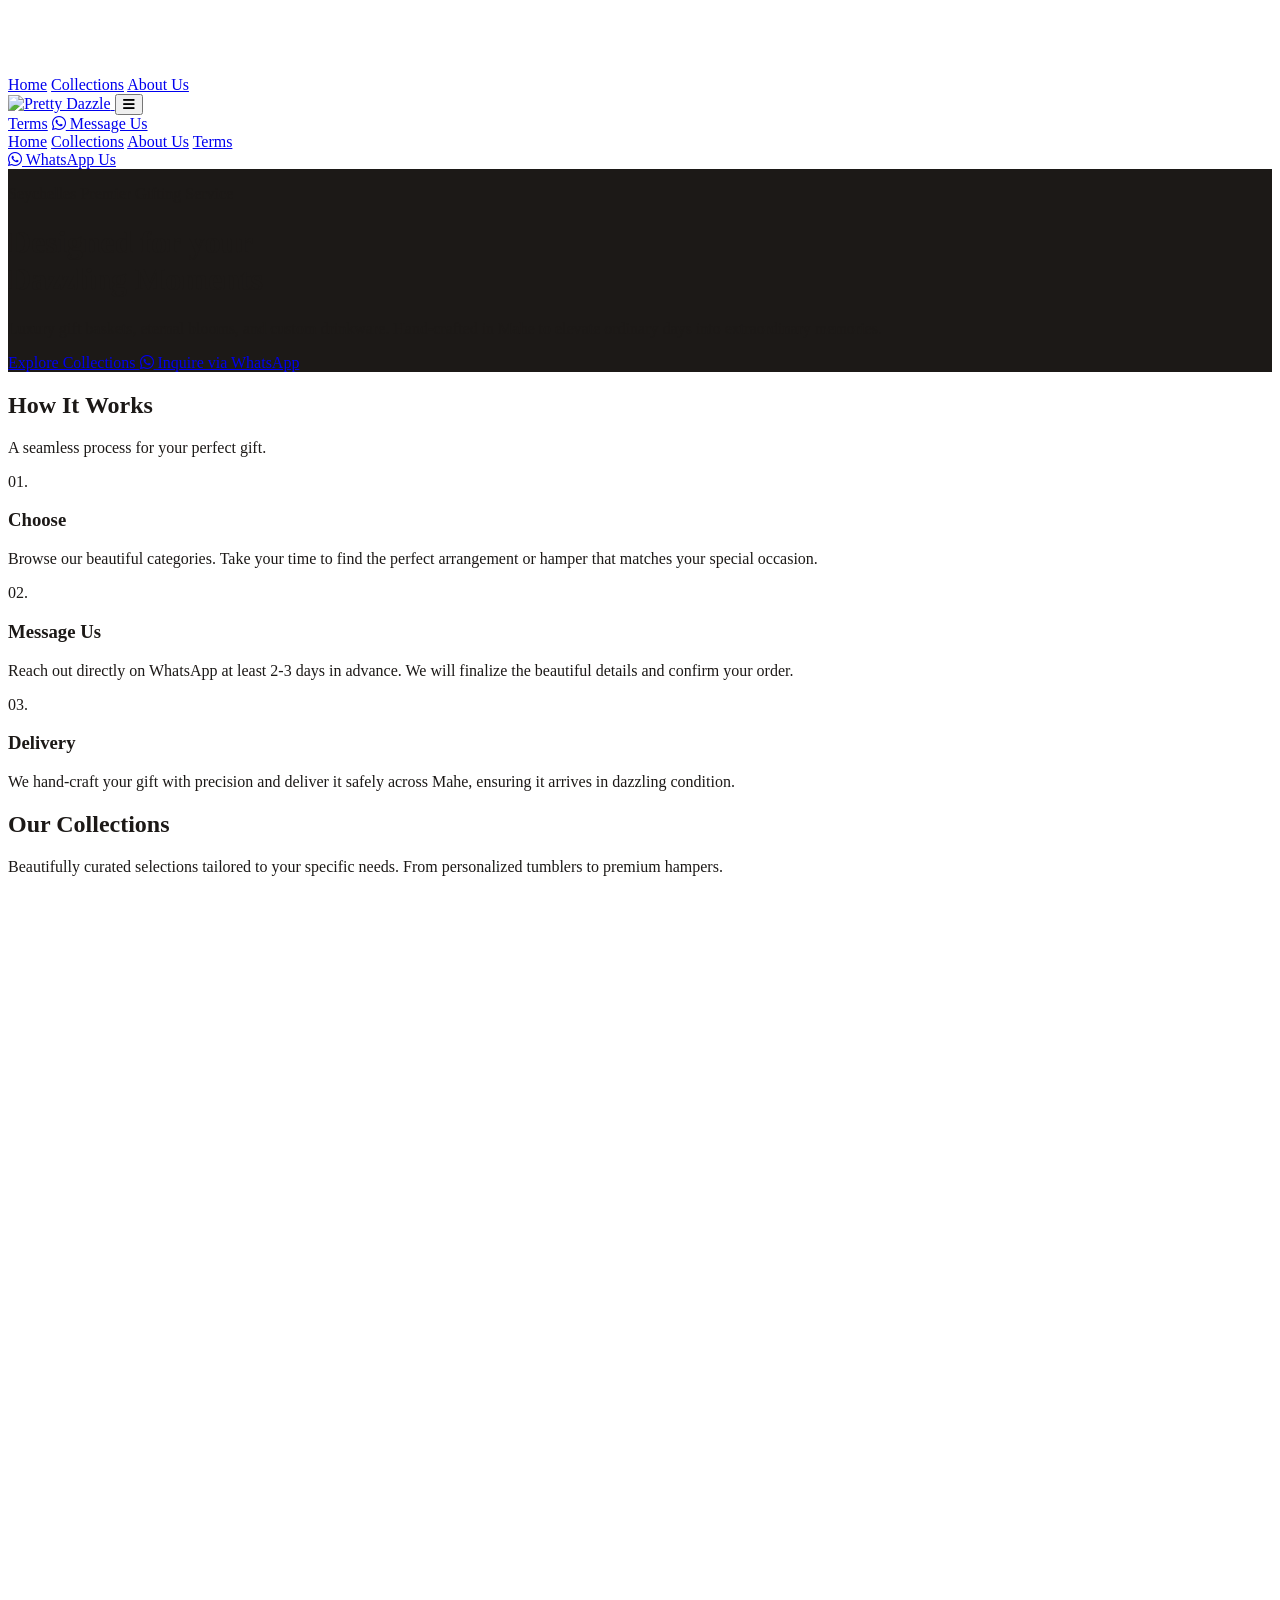
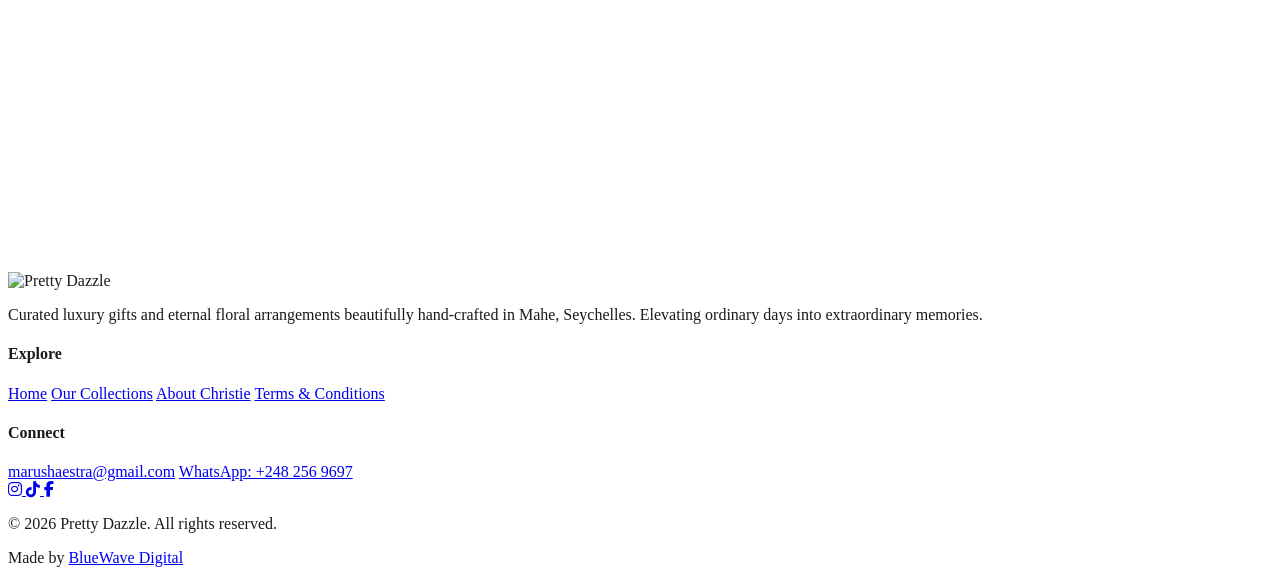
==== commit a8274857: "Update index.html" ====
--- a/index.html
+++ b/index.html
@@ -3,31 +3,33 @@
 <head>
   <meta charset="UTF-8">
   <meta name="viewport" content="width=device-width, initial-scale=1.0">
-  <title>Pretty Dazzle | Curated Hampers & Gifts</title>
+  <title>Pretty Dazzle | Designed for your Dazzling Moments</title>
   
   <link rel="icon" href="https://i.ibb.co/YMFRf1x/Chat-GPT-Image-Apr-29-2026-06-12-57-PM.png" />
   
   <script src="https://cdn.tailwindcss.com"></script>
+  <link rel="stylesheet" href="https://cdnjs.cloudflare.com/ajax/libs/font-awesome/6.5.1/css/all.min.css">
   <link href="https://unpkg.com/aos@2.3.1/dist/aos.css" rel="stylesheet">
   
   <link rel="preconnect" href="https://fonts.googleapis.com">
   <link rel="preconnect" href="https://fonts.gstatic.com" crossorigin>
-  <link href="https://fonts.googleapis.com/css2?family=Cormorant+Garamond:ital,wght@0,300;0,400;0,500;0,600;1,300;1,400&family=Jost:wght@300;400;500;600&display=swap" rel="stylesheet">
+  <link href="https://fonts.googleapis.com/css2?family=Playfair+Display:ital,wght@0,400;0,500;0,600;0,700;1,400;1,500&family=Plus+Jakarta+Sans:wght@300;400;500;600&display=swap" rel="stylesheet">
 
   <script>
     tailwind.config = {
       theme: {
         extend: {
           fontFamily: { 
-            sans: ['Jost', 'sans-serif'],
-            serif: ['Cormorant Garamond', 'serif'],
+            sans: ['Plus Jakarta Sans', 'sans-serif'],
+            serif: ['Playfair Display', 'serif'],
           },
           colors: {
             pd: {
-              bg: '#FAF9F8',      /* Warm, very light off-white */
-              text: '#2A2A2A',    /* Soft charcoal, less harsh than pure black */
-              accent: '#D9C5B2',  /* Soft nude/stone color */
-              lines: '#E5E0DB'    /* Delicate border color */
+              blush: '#fff1f2',   /* Soft pink background */
+              rose: '#e11d48',    /* Vibrant pink/rose for buttons */
+              roseDark: '#be123c',
+              dark: '#1c1917',    /* Soft black for elegant text */
+              lines: '#fce7f3'    /* Very soft pink border lines */
             }
           }
         }
@@ -36,354 +38,353 @@
   </script>
 
   <style>
-    body { background-color: #FAF9F8; color: #2A2A2A; }
-    
-    /* Smooth minimal scrollbar */
-    ::-webkit-scrollbar { width: 6px; }
-    ::-webkit-scrollbar-track { background: #FAF9F8; }
-    ::-webkit-scrollbar-thumb { background: #D9C5B2; }
-    
-    /* Clean CSS Hamburger (No Icons) */
-    .menu-line {
-      display: block;
-      width: 24px;
-      height: 1px;
-      background-color: #2A2A2A;
-      transition: all 0.3s ease;
+    body { background-color: #ffffff; color: #1c1917; }
+    body.loading { overflow: hidden; height: 100vh; }
+    
+    /* Loading Screen */
+    #loading-screen { transition: opacity 0.8s ease-out, visibility 0.8s; }
+    .pulse-logo { animation: pulse 2s cubic-bezier(0.4, 0, 0.6, 1) infinite; }
+    @keyframes pulse { 0%, 100% { opacity: 1; transform: scale(1); } 50% { opacity: 0.5; transform: scale(0.95); } }
+    
+    /* Blurred Hero Background from your screenshot */
+    .hero-container {
+      position: relative;
+      background-color: #1c1917;
+      overflow: hidden;
     }
-    .menu-gap { margin-top: 6px; }
-
-    /* Elegant Link Hover */
-    .hover-underline-anim {
-      position: relative;
-      text-decoration: none;
-    }
-    .hover-underline-anim::after {
+    .hero-container::before {
       content: '';
       position: absolute;
-      width: 100%;
-      transform: scaleX(0);
-      height: 1px;
-      bottom: -2px;
-      left: 0;
-      background-color: #2A2A2A;
-      transform-origin: bottom right;
-      transition: transform 0.4s cubic-bezier(0.86, 0, 0.07, 1);
+      top: -10%; left: -10%; right: -10%; bottom: -10%;
+      background: url('https://i.ibb.co/PzrmNKS7/IMG-20260213-WA0014.jpg') center/cover no-repeat;
+      filter: blur(20px) brightness(0.6);
+      z-index: 0;
     }
-    .hover-underline-anim:hover::after {
-      transform: scaleX(1);
-      transform-origin: bottom left;
+    .hero-content { position: relative; z-index: 1; }
+
+    /* Custom Scrollbar */
+    ::-webkit-scrollbar { width: 8px; }
+    ::-webkit-scrollbar-track { background: #fff1f2; }
+    ::-webkit-scrollbar-thumb { background: #fda4af; border-radius: 4px; }
+    ::-webkit-scrollbar-thumb:hover { background: #e11d48; }
+
+    /* Nav Hover Links */
+    .nav-link { position: relative; }
+    .nav-link::after {
+      content: ''; position: absolute; width: 100%; transform: scaleX(0); height: 2px;
+      bottom: -4px; left: 0; background-color: #e11d48; transform-origin: bottom right; transition: transform 0.3s ease-out;
     }
-
-    /* Image treatments */
-    .img-editorial {
-      filter: contrast(1.05) brightness(0.95);
-      transition: filter 0.5s ease;
-    }
-    .img-editorial:hover {
-      filter: contrast(1) brightness(1);
-    }
+    .nav-link:hover::after { transform: scaleX(1); transform-origin: bottom left; }
   </style>
 </head>
-<body class="font-sans flex flex-col min-h-screen font-light">
-
-  <nav class="w-full bg-pd-bg/90 backdrop-blur-md sticky top-0 z-50 border-b border-pd-lines">
-    <div class="max-w-[1400px] mx-auto px-6 md:px-12 py-5 flex justify-between items-center">
+<body class="font-sans flex flex-col min-h-screen loading">
+
+  <div id="loading-screen" class="fixed inset-0 z-[9999] flex flex-col items-center justify-center bg-pd-blush">
+    <img src="https://i.ibb.co/YMFRf1x/Chat-GPT-Image-Apr-29-2026-06-12-57-PM.png" alt="Pretty Dazzle" class="h-24 md:h-32 pulse-logo mb-6 object-contain">
+    <p class="font-serif italic text-pd-rose text-lg tracking-widest">Crafting your moment...</p>
+  </div>
+
+  <nav class="bg-white/95 backdrop-blur-md py-4 px-6 md:px-12 flex justify-between items-center shadow-sm sticky top-0 z-50">
+    <div class="hidden md:flex space-x-8 text-sm font-medium text-gray-600 flex-1">
+      <a href="/" class="text-pd-rose font-semibold border-b-2 border-pd-rose pb-1">Home</a>
+      <a href="/collections" class="nav-link hover:text-pd-rose transition-colors">Collections</a>
+      <a href="/about" class="nav-link hover:text-pd-rose transition-colors">About Us</a>
+    </div>
+
+    <a href="/" class="flex justify-center flex-1">
+      <img src="https://i.ibb.co/YMFRf1x/Chat-GPT-Image-Apr-29-2026-06-12-57-PM.png" alt="Pretty Dazzle" class="h-12 object-contain transition-transform hover:scale-105">
+    </a>
+    
+    <button id="mobile-menu-btn" class="md:hidden text-pd-dark hover:text-pd-rose transition-colors text-2xl flex-1 text-right">
+      <i class="fa-solid fa-bars"></i>
+    </button>
+
+    <div class="hidden md:flex space-x-8 text-sm font-medium text-gray-600 flex-1 justify-end items-center">
+      <a href="/terms" class="nav-link hover:text-pd-rose transition-colors">Terms</a>
+      <a href="https://wa.me/2482569697" target="_blank" class="bg-pd-rose hover:bg-pd-roseDark text-white px-6 py-2.5 rounded-full transition-all shadow-md flex items-center transform hover:-translate-y-0.5">
+        <i class="fa-brands fa-whatsapp text-lg mr-2"></i> Message Us
+      </a>
+    </div>
+  </nav>
+
+  <div id="mobile-menu" class="hidden bg-white border-b border-gray-100 px-6 py-8 flex flex-col space-y-6 text-center text-pd-dark text-lg font-medium md:hidden absolute w-full z-40 shadow-2xl top-[72px]">
+    <a href="/" class="text-pd-rose">Home</a>
+    <a href="/collections" class="hover:text-pd-rose transition-colors">Collections</a>
+    <a href="/about" class="hover:text-pd-rose transition-colors">About Us</a>
+    <a href="/terms" class="hover:text-pd-rose transition-colors">Terms</a>
+    <div class="pt-4">
+      <a href="https://wa.me/2482569697" target="_blank" class="inline-flex bg-pd-rose hover:bg-pd-roseDark text-white px-8 py-3 rounded-full transition-all shadow-md items-center justify-center">
+        <i class="fa-brands fa-whatsapp text-xl mr-2"></i> WhatsApp Us
+      </a>
+    </div>
+  </div>
+
+  <main class="flex-grow w-full flex flex-col items-center">
+    
+    <header class="hero-container w-full pt-32 pb-32 flex items-center justify-center px-6 text-center">
+      <div class="hero-content max-w-4xl mx-auto" data-aos="fade-up" data-aos-duration="1000">
+        <p class="text-white tracking-[0.25em] uppercase text-xs md:text-sm mb-6 font-semibold">Seychelles Premier Gifting Service</p>
+        <h1 class="text-5xl md:text-7xl font-serif font-bold mb-6 text-white leading-tight drop-shadow-lg">
+          Designed for your <br> <span class="italic text-[#fbcfe8]">Dazzling Moments</span>
+        </h1>
+        <p class="text-lg text-gray-100 mb-10 font-light max-w-2xl mx-auto drop-shadow-md">
+          Luxury gift baskets, eternal blooms, and custom drinkware. Hand-crafted in Mahe to elevate ordinary days into extraordinary memories.
+        </p>
+        <div class="flex flex-col sm:flex-row justify-center items-center gap-4 mt-8">
+          <a href="/collections" class="bg-white text-pd-dark hover:bg-gray-100 font-semibold py-3.5 px-10 rounded-full transition-all shadow-xl w-full sm:w-auto">
+            Explore Collections
+          </a>
+          <a href="https://wa.me/2482569697" target="_blank" class="bg-pd-rose hover:bg-pd-roseDark text-white font-semibold py-3.5 px-10 rounded-full transition-all shadow-xl flex items-center w-full sm:w-auto">
+            <i class="fa-brands fa-whatsapp mr-2 text-xl"></i> Inquire via WhatsApp
+          </a>
+        </div>
+      </div>
+    </header>
+
+    <section class="w-full bg-pd-blush py-24 border-b border-pd-lines">
+      <div class="max-w-6xl mx-auto px-6">
+        <div class="text-center mb-16" data-aos="fade-up">
+          <h2 class="text-3xl md:text-5xl font-serif font-bold text-pd-dark mb-4">How It Works</h2>
+          <p class="text-gray-600 font-light text-lg">A seamless process for your perfect gift.</p>
+        </div>
+        
+        <div class="grid grid-cols-1 md:grid-cols-3 gap-12 text-center md:text-left">
+          <div data-aos="fade-up" data-aos-delay="100">
+            <span class="font-serif text-6xl text-pd-rose/20 block mb-4 italic font-bold">01.</span>
+            <h3 class="text-2xl font-serif font-bold mb-3 text-pd-dark">Choose</h3>
+            <p class="text-gray-600 leading-relaxed font-light">Browse our beautiful categories. Take your time to find the perfect arrangement or hamper that matches your special occasion.</p>
+          </div>
+          <div data-aos="fade-up" data-aos-delay="200">
+            <span class="font-serif text-6xl text-pd-rose/20 block mb-4 italic font-bold">02.</span>
+            <h3 class="text-2xl font-serif font-bold mb-3 text-pd-dark">Message Us</h3>
+            <p class="text-gray-600 leading-relaxed font-light">Reach out directly on WhatsApp at least 2-3 days in advance. We will finalize the beautiful details and confirm your order.</p>
+          </div>
+          <div data-aos="fade-up" data-aos-delay="300">
+            <span class="font-serif text-6xl text-pd-rose/20 block mb-4 italic font-bold">03.</span>
+            <h3 class="text-2xl font-serif font-bold mb-3 text-pd-dark">Delivery</h3>
+            <p class="text-gray-600 leading-relaxed font-light">We hand-craft your gift with precision and deliver it safely across Mahe, ensuring it arrives in dazzling condition.</p>
+          </div>
+        </div>
+      </div>
+    </section>
+
+    <section class="w-full bg-white py-24">
+      <div class="max-w-5xl mx-auto px-6">
+        <div class="text-center mb-16" data-aos="fade-up">
+          <h2 class="text-3xl md:text-5xl font-serif font-bold text-pd-dark mb-4">Our Collections</h2>
+          <p class="text-gray-600 font-light text-lg max-w-2xl mx-auto">Beautifully curated selections tailored to your specific needs. From personalized tumblers to premium hampers.</p>
+        </div>
+        
+        <div class="flex flex-col w-full">
+          
+          <a href="/collections" class="group py-8 border-b border-pd-lines flex flex-col md:flex-row md:items-center justify-between transition-colors hover:bg-pd-blush/30 px-4 rounded-lg" data-aos="fade-up">
+            <div class="md:w-1/3 mb-2 md:mb-0">
+              <h3 class="font-serif text-2xl font-bold text-pd-dark group-hover:text-pd-rose transition-colors">Curated Hampers</h3>
+            </div>
+            <div class="md:w-1/2 mb-4 md:mb-0">
+              <p class="text-gray-500 font-light leading-relaxed">Luxury gift baskets perfectly tailored to your needs, bursting with premium treats.</p>
+            </div>
+            <div class="md:w-auto text-left md:text-right">
+              <span class="text-sm font-semibold text-pd-rose uppercase tracking-wider flex items-center group-hover:translate-x-2 transition-transform">
+                Explore <i class="fa-solid fa-arrow-right ml-2"></i>
+              </span>
+            </div>
+          </a>
+
+          <a href="/collections" class="group py-8 border-b border-pd-lines flex flex-col md:flex-row md:items-center justify-between transition-colors hover:bg-pd-blush/30 px-4 rounded-lg" data-aos="fade-up">
+            <div class="md:w-1/3 mb-2 md:mb-0">
+              <h3 class="font-serif text-2xl font-bold text-pd-dark group-hover:text-pd-rose transition-colors">Eternal Blooms</h3>
+            </div>
+            <div class="md:w-1/2 mb-4 md:mb-0">
+              <p class="text-gray-500 font-light leading-relaxed">Stunning artificial flower arrangements designed to maintain their beauty for a lifetime.</p>
+            </div>
+            <div class="md:w-auto text-left md:text-right">
+              <span class="text-sm font-semibold text-pd-rose uppercase tracking-wider flex items-center group-hover:translate-x-2 transition-transform">
+                Explore <i class="fa-solid fa-arrow-right ml-2"></i>
+              </span>
+            </div>
+          </a>
+
+          <a href="/collections" class="group py-8 border-b border-pd-lines flex flex-col md:flex-row md:items-center justify-between transition-colors hover:bg-pd-blush/30 px-4 rounded-lg" data-aos="fade-up">
+            <div class="md:w-1/3 mb-2 md:mb-0">
+              <h3 class="font-serif text-2xl font-bold text-pd-dark group-hover:text-pd-rose transition-colors">Personal Tumblers</h3>
+            </div>
+            <div class="md:w-1/2 mb-4 md:mb-0">
+              <p class="text-gray-500 font-light leading-relaxed">Fun, themed, and custom-designed drinkware crafted specifically for you.</p>
+            </div>
+            <div class="md:w-auto text-left md:text-right">
+              <span class="text-sm font-semibold text-pd-rose uppercase tracking-wider flex items-center group-hover:translate-x-2 transition-transform">
+                Explore <i class="fa-solid fa-arrow-right ml-2"></i>
+              </span>
+            </div>
+          </a>
+
+          <a href="/collections" class="group py-8 border-b border-pd-lines flex flex-col md:flex-row md:items-center justify-between transition-colors hover:bg-pd-blush/30 px-4 rounded-lg" data-aos="fade-up">
+            <div class="md:w-1/3 mb-2 md:mb-0">
+              <h3 class="font-serif text-2xl font-bold text-pd-dark group-hover:text-pd-rose transition-colors">Gifts for Him</h3>
+            </div>
+            <div class="md:w-1/2 mb-4 md:mb-0">
+              <p class="text-gray-500 font-light leading-relaxed">Sophisticated hampers expertly curated with fine wine, chocolates, and elevated aesthetics.</p>
+            </div>
+            <div class="md:w-auto text-left md:text-right">
+              <span class="text-sm font-semibold text-pd-rose uppercase tracking-wider flex items-center group-hover:translate-x-2 transition-transform">
+                Explore <i class="fa-solid fa-arrow-right ml-2"></i>
+              </span>
+            </div>
+          </a>
+
+          <a href="/collections" class="group py-8 border-b border-pd-lines flex flex-col md:flex-row md:items-center justify-between transition-colors hover:bg-pd-blush/30 px-4 rounded-lg" data-aos="fade-up">
+            <div class="md:w-1/3 mb-2 md:mb-0">
+              <h3 class="font-serif text-2xl font-bold text-pd-dark group-hover:text-pd-rose transition-colors">Specialty Bouquets</h3>
+            </div>
+            <div class="md:w-1/2 mb-4 md:mb-0">
+              <p class="text-gray-500 font-light leading-relaxed">Imaginative designs featuring delicate dolls, custom decor, and striking visuals.</p>
+            </div>
+            <div class="md:w-auto text-left md:text-right">
+              <span class="text-sm font-semibold text-pd-rose uppercase tracking-wider flex items-center group-hover:translate-x-2 transition-transform">
+                Explore <i class="fa-solid fa-arrow-right ml-2"></i>
+              </span>
+            </div>
+          </a>
+
+          <a href="/collections" class="group py-8 border-b border-pd-lines flex flex-col md:flex-row md:items-center justify-between transition-colors hover:bg-pd-blush/30 px-4 rounded-lg" data-aos="fade-up">
+            <div class="md:w-1/3 mb-2 md:mb-0">
+              <h3 class="font-serif text-2xl font-bold text-pd-dark group-hover:text-pd-rose transition-colors">Themed Gift Sets</h3>
+            </div>
+            <div class="md:w-1/2 mb-4 md:mb-0">
+              <p class="text-gray-500 font-light leading-relaxed">Beautifully coordinated, matching sets perfect for milestone birthdays and celebrations.</p>
+            </div>
+            <div class="md:w-auto text-left md:text-right">
+              <span class="text-sm font-semibold text-pd-rose uppercase tracking-wider flex items-center group-hover:translate-x-2 transition-transform">
+                Explore <i class="fa-solid fa-arrow-right ml-2"></i>
+              </span>
+            </div>
+          </a>
+
+        </div>
+
+      </div>
+    </section>
+
+    <section class="w-full bg-pd-blush py-24 border-t border-pd-lines">
+      <div class="max-w-[1400px] mx-auto px-6 md:px-12">
+        <div class="text-center mb-16" data-aos="fade-up">
+          <h2 class="text-3xl md:text-5xl font-serif font-bold text-pd-dark mb-4">The Dazzle Gallery</h2>
+          <p class="text-gray-600 font-light text-lg">A glimpse into our recent creations and happy clients.</p>
+        </div>
+        
+        <div class="grid grid-cols-2 md:grid-cols-4 gap-4 md:gap-6 auto-rows-[200px] md:auto-rows-[250px]">
+          
+          <div class="relative rounded-2xl overflow-hidden shadow-sm col-span-2 row-span-2 group" data-aos="zoom-in" data-aos-delay="100">
+            <img src="https://i.ibb.co/Myb9g635/IMG-20260213-WA0010.jpg" alt="Pretty Dazzle Creation" class="w-full h-full object-cover transition-transform duration-700 group-hover:scale-105">
+            <div class="absolute inset-0 bg-black/10 group-hover:bg-transparent transition-colors"></div>
+          </div>
+          
+          <div class="relative rounded-2xl overflow-hidden shadow-sm col-span-1 row-span-1 group" data-aos="zoom-in" data-aos-delay="200">
+            <img src="https://i.ibb.co/S4N7WWhN/IMG-20260213-WA0011.jpg" alt="Pretty Dazzle Detail" class="w-full h-full object-cover transition-transform duration-700 group-hover:scale-105">
+          </div>
+          
+          <div class="relative rounded-2xl overflow-hidden shadow-sm col-span-1 row-span-1 group" data-aos="zoom-in" data-aos-delay="300">
+            <img src="https://i.ibb.co/HpXGprMV/IMG-20260213-WA0015.jpg" alt="Pretty Dazzle Gift" class="w-full h-full object-cover transition-transform duration-700 group-hover:scale-105">
+          </div>
+          
+          <div class="relative rounded-2xl overflow-hidden shadow-sm col-span-1 row-span-1 group" data-aos="zoom-in" data-aos-delay="400">
+            <img src="https://i.ibb.co/gZLkMyx3/IMG-20260213-WA0035.jpg" alt="Beautiful Bouquet" class="w-full h-full object-cover transition-transform duration-700 group-hover:scale-105">
+          </div>
+          
+          <div class="relative rounded-2xl overflow-hidden shadow-sm col-span-1 row-span-1 group" data-aos="zoom-in" data-aos-delay="500">
+            <img src="https://i.ibb.co/yccXxQRs/IMG-20260213-WA0054.jpg" alt="Gift Hamper" class="w-full h-full object-cover transition-transform duration-700 group-hover:scale-105">
+          </div>
+
+        </div>
+      </div>
+    </section>
+
+    <section class="w-full bg-white py-32 border-t border-pd-lines text-center">
+      <div class="max-w-3xl mx-auto px-6" data-aos="fade-up">
+        <h2 class="font-serif text-3xl md:text-5xl font-bold mb-8 text-pd-dark">
+          A Celebration of Local Artistry
+        </h2>
+        <p class="text-lg text-gray-600 leading-relaxed mb-10 font-light">
+          Founded by Christie Esparon, Pretty Dazzle began as a personal passion for detailed crafting and has blossomed into a dedicated gifting service. We believe that every gift should tell a unique, personal story, elevating ordinary days into extraordinary moments.
+        </p>
+        <a href="/about" class="inline-block border border-pd-rose text-pd-rose font-semibold px-10 py-3.5 rounded-full hover:bg-pd-rose hover:text-white transition-all shadow-sm">
+          Read Our Story
+        </a>
+      </div>
+    </section>
+
+  </main>
+
+  <footer class="bg-pd-blush pt-20 pb-10 px-6 md:px-12 mt-auto border-t border-pd-lines">
+    <div class="max-w-6xl mx-auto grid grid-cols-1 md:grid-cols-4 gap-12 mb-16">
       
-      <div class="hidden md:flex space-x-8 text-xs tracking-[0.15em] uppercase">
-        <a href="/collections" class="hover-underline-anim">Collections</a>
-        <a href="/about" class="hover-underline-anim">Our Story</a>
-      </div>
-
-      <a href="/" class="flex flex-col items-center justify-center absolute left-1/2 transform -translate-x-1/2">
-        <img src="https://i.ibb.co/YMFRf1x/Chat-GPT-Image-Apr-29-2026-06-12-57-PM.png" alt="Pretty Dazzle" class="h-12 md:h-16 object-contain">
-      </a>
-
-      <div class="hidden md:flex space-x-8 text-xs tracking-[0.15em] uppercase items-center">
-        <a href="/terms" class="hover-underline-anim">Terms</a>
-        <a href="https://wa.me/2482569697" target="_blank" class="border border-pd-text px-6 py-2 hover:bg-pd-text hover:text-pd-bg transition-colors duration-300">
-          Inquire
-        </a>
-      </div>
-
-      <button id="mobile-menu-btn" class="md:hidden flex flex-col justify-center items-end w-8 h-8 z-50 relative">
-        <span class="menu-line"></span>
-        <span class="menu-line menu-gap w-16"></span>
-      </button>
-    </div>
-  </nav>
-
-  <div id="mobile-menu" class="hidden bg-pd-bg border-b border-pd-lines px-6 py-10 flex flex-col space-y-6 text-center md:hidden absolute w-full z-40 top-[70px] shadow-2xl">
-    <a href="/" class="font-serif text-2xl italic">Home</a>
-    <a href="/collections" class="font-serif text-2xl italic">Collections</a>
-    <a href="/about" class="font-serif text-2xl italic">Our Story</a>
-    <a href="/terms" class="font-serif text-2xl italic">Terms</a>
-    <div class="pt-6">
-      <a href="https://wa.me/2482569697" target="_blank" class="text-xs tracking-[0.2em] uppercase border-b border-pd-text pb-1">Message via WhatsApp</a>
-    </div>
-  </div>
-
-  <main class="flex-grow w-full flex flex-col">
-    
-    <header class="w-full max-w-[1400px] mx-auto px-6 md:px-12 pt-12 pb-24 flex flex-col lg:flex-row items-center gap-12 lg:gap-24">
-      <div class="lg:w-1/2 flex flex-col justify-center" data-aos="fade-right" data-aos-duration="1200">
-        <p class="text-xs tracking-[0.3em] uppercase text-gray-500 mb-6">Seychelles' Premier Gifting Studio</p>
-        <h1 class="font-serif text-5xl md:text-7xl lg:text-[5.5rem] leading-[1.1] mb-8 text-pd-text">
-          Designed for your <br><span class="italic text-gray-400">Dazzling Moments.</span>
-        </h1>
-        <p class="text-base md:text-lg text-gray-600 leading-relaxed mb-12 max-w-md font-light">
-          Every milestone deserves to be remembered. We hand-craft bespoke luxury gifts, hampers, and floral arrangements to elevate your most cherished occasions across Mahe.
+      <div class="md:col-span-2 text-center md:text-left">
+        <img src="https://i.ibb.co/YMFRf1x/Chat-GPT-Image-Apr-29-2026-06-12-57-PM.png" alt="Pretty Dazzle" class="h-16 mx-auto md:mx-0 mb-6 object-contain">
+        <p class="text-gray-600 text-sm font-light leading-relaxed max-w-sm mx-auto md:mx-0">
+          Curated luxury gifts and eternal floral arrangements beautifully hand-crafted in Mahe, Seychelles. Elevating ordinary days into extraordinary memories.
         </p>
-        <div>
-          <a href="/collections" class="text-xs tracking-[0.2em] uppercase border-b border-pd-text pb-2 hover:text-gray-500 hover:border-gray-500 transition-colors">
-            Discover Our Collections
-          </a>
-        </div>
-      </div>
-      <div class="lg:w-1/2 w-full" data-aos="fade-left" data-aos-duration="1200">
-        <div class="w-full h-[60vh] lg:h-[80vh] overflow-hidden">
-          <img src="https://i.ibb.co/XrW46k9V/IMG-20260213-WA0014.jpg" alt="Luxury Bouquet" class="w-full h-full object-cover img-editorial">
-        </div>
-      </div>
-    </header>
-
-    <section class="w-full border-y border-pd-lines bg-white py-24">
-      <div class="max-w-[1400px] mx-auto px-6 md:px-12">
-        <div class="text-center mb-20" data-aos="fade-up">
-          <h2 class="font-serif text-4xl md:text-5xl">The Curation Process</h2>
+      </div>
+
+      <div class="text-center md:text-left">
+        <h4 class="font-serif font-bold text-xl mb-4 text-pd-dark">Explore</h4>
+        <div class="flex flex-col space-y-3 font-light text-gray-600">
+          <a href="/" class="hover:text-pd-rose transition-colors">Home</a>
+          <a href="/collections" class="hover:text-pd-rose transition-colors">Our Collections</a>
+          <a href="/about" class="hover:text-pd-rose transition-colors">About Christie</a>
+          <a href="/terms" class="hover:text-pd-rose transition-colors">Terms & Conditions</a>
+        </div>
+      </div>
+
+      <div class="text-center md:text-left">
+        <h4 class="font-serif font-bold text-xl mb-4 text-pd-dark">Connect</h4>
+        <div class="flex flex-col space-y-3 font-light text-gray-600 mb-6">
+          <a href="mailto:marushaestra@gmail.com" class="hover:text-pd-rose transition-colors">marushaestra@gmail.com</a>
+          <a href="https://wa.me/2482569697" target="_blank" class="hover:text-pd-rose transition-colors">WhatsApp: +248 256 9697</a>
         </div>
         
-        <div class="grid grid-cols-1 md:grid-cols-3 gap-16 md:gap-12">
-          <div data-aos="fade-up" data-aos-delay="100" class="flex flex-col">
-            <span class="font-serif text-5xl text-pd-accent mb-6 italic">01.</span>
-            <h3 class="text-xs tracking-[0.2em] uppercase font-medium mb-4 border-b border-pd-lines pb-4">Curate & Select</h3>
-            <p class="text-gray-500 text-sm leading-relaxed">
-              Browse our editorial collections of hampers, eternal blooms, and themed gifts. Take your time to find the piece that perfectly speaks to your specific occasion and sentiment.
-            </p>
-          </div>
-          <div data-aos="fade-up" data-aos-delay="200" class="flex flex-col">
-            <span class="font-serif text-5xl text-pd-accent mb-6 italic">02.</span>
-            <h3 class="text-xs tracking-[0.2em] uppercase font-medium mb-4 border-b border-pd-lines pb-4">Connect With Us</h3>
-            <p class="text-gray-500 text-sm leading-relaxed">
-              Reach out directly via WhatsApp to finalize your bespoke arrangement. We kindly request a 2-3 day notice to ensure absolute perfection in every detail of your craft.
-            </p>
-          </div>
-          <div data-aos="fade-up" data-aos-delay="300" class="flex flex-col">
-            <span class="font-serif text-5xl text-pd-accent mb-6 italic">03.</span>
-            <h3 class="text-xs tracking-[0.2em] uppercase font-medium mb-4 border-b border-pd-lines pb-4">The Delivery</h3>
-            <p class="text-gray-500 text-sm leading-relaxed">
-              We carefully finalize your gift and hand-deliver it across Mahe. Our logistics ensure your delicate arrangements arrive flawlessly, ready to dazzle your recipient.
-            </p>
-          </div>
-        </div>
-      </div>
-    </section>
-
-    <section class="w-full py-32 bg-pd-bg">
-      <div class="max-w-[1400px] mx-auto px-6 md:px-12 flex flex-col lg:flex-row gap-20">
-        
-        <div class="lg:w-2/5 hidden lg:block relative" data-aos="fade-right">
-          <img src="https://i.ibb.co/S4N7WWhN/IMG-20260213-WA0011.jpg" alt="Curated Gifts" class="w-full h-[800px] object-cover img-editorial">
-          <div class="absolute -right-12 bottom-12 bg-white p-8 max-w-xs border border-pd-lines shadow-sm">
-            <p class="font-serif text-2xl italic mb-4">"Elevating the art of giving."</p>
-            <p class="text-xs tracking-[0.1em] text-gray-500 uppercase">— Pretty Dazzle</p>
-          </div>
-        </div>
-
-        <div class="lg:w-3/5 flex flex-col justify-center">
-          <h2 class="font-serif text-4xl md:text-5xl mb-12">Signature Categories</h2>
-          
-          <div class="flex flex-col w-full">
-            
-            <a href="/collections" class="group block py-8 border-t border-pd-lines flex flex-col md:flex-row md:items-center justify-between" data-aos="fade-up">
-              <div class="md:w-1/3 mb-4 md:mb-0">
-                <h3 class="font-serif text-2xl md:text-3xl group-hover:italic transition-all">Curated Hampers</h3>
-              </div>
-              <div class="md:w-1/2">
-                <p class="text-sm text-gray-500 leading-relaxed font-light">Luxury gift baskets perfectly tailored to your needs, bursting with premium treats and elegant aesthetics.</p>
-              </div>
-              <div class="md:w-1/6 text-left md:text-right mt-4 md:mt-0">
-                <span class="text-[10px] tracking-[0.2em] uppercase text-gray-400 group-hover:text-pd-text transition-colors">View</span>
-              </div>
-            </a>
-
-            <a href="/collections" class="group block py-8 border-t border-pd-lines flex flex-col md:flex-row md:items-center justify-between" data-aos="fade-up">
-              <div class="md:w-1/3 mb-4 md:mb-0">
-                <h3 class="font-serif text-2xl md:text-3xl group-hover:italic transition-all">Eternal Blooms</h3>
-              </div>
-              <div class="md:w-1/2">
-                <p class="text-sm text-gray-500 leading-relaxed font-light">Stunning artificial flower arrangements meticulously designed to maintain their beauty for a lifetime.</p>
-              </div>
-              <div class="md:w-1/6 text-left md:text-right mt-4 md:mt-0">
-                <span class="text-[10px] tracking-[0.2em] uppercase text-gray-400 group-hover:text-pd-text transition-colors">View</span>
-              </div>
-            </a>
-
-            <a href="/collections" class="group block py-8 border-t border-pd-lines flex flex-col md:flex-row md:items-center justify-between" data-aos="fade-up">
-              <div class="md:w-1/3 mb-4 md:mb-0">
-                <h3 class="font-serif text-2xl md:text-3xl group-hover:italic transition-all">Personal Tumblers</h3>
-              </div>
-              <div class="md:w-1/2">
-                <p class="text-sm text-gray-500 leading-relaxed font-light">Fun, themed, and completely custom-designed drinkware crafted specifically for your personal style.</p>
-              </div>
-              <div class="md:w-1/6 text-left md:text-right mt-4 md:mt-0">
-                <span class="text-[10px] tracking-[0.2em] uppercase text-gray-400 group-hover:text-pd-text transition-colors">View</span>
-              </div>
-            </a>
-
-            <a href="/collections" class="group block py-8 border-t border-pd-lines flex flex-col md:flex-row md:items-center justify-between" data-aos="fade-up">
-              <div class="md:w-1/3 mb-4 md:mb-0">
-                <h3 class="font-serif text-2xl md:text-3xl group-hover:italic transition-all">Gifts for Him</h3>
-              </div>
-              <div class="md:w-1/2">
-                <p class="text-sm text-gray-500 leading-relaxed font-light">Sophisticated hampers expertly curated with fine items and elevated, masculine aesthetics.</p>
-              </div>
-              <div class="md:w-1/6 text-left md:text-right mt-4 md:mt-0">
-                <span class="text-[10px] tracking-[0.2em] uppercase text-gray-400 group-hover:text-pd-text transition-colors">View</span>
-              </div>
-            </a>
-
-            <a href="/collections" class="group block py-8 border-t border-pd-lines flex flex-col md:flex-row md:items-center justify-between" data-aos="fade-up">
-              <div class="md:w-1/3 mb-4 md:mb-0">
-                <h3 class="font-serif text-2xl md:text-3xl group-hover:italic transition-all">Specialty Bouquets</h3>
-              </div>
-              <div class="md:w-1/2">
-                <p class="text-sm text-gray-500 leading-relaxed font-light">Imaginative designs featuring delicate dolls, custom decor elements, and striking visual layouts.</p>
-              </div>
-              <div class="md:w-1/6 text-left md:text-right mt-4 md:mt-0">
-                <span class="text-[10px] tracking-[0.2em] uppercase text-gray-400 group-hover:text-pd-text transition-colors">View</span>
-              </div>
-            </a>
-
-            <a href="/collections" class="group block py-8 border-y border-pd-lines flex flex-col md:flex-row md:items-center justify-between" data-aos="fade-up">
-              <div class="md:w-1/3 mb-4 md:mb-0">
-                <h3 class="font-serif text-2xl md:text-3xl group-hover:italic transition-all">Themed Sets</h3>
-              </div>
-              <div class="md:w-1/2">
-                <p class="text-sm text-gray-500 leading-relaxed font-light">Beautifully coordinated matching sets, perfectly assembled for milestone birthdays and celebrations.</p>
-              </div>
-              <div class="md:w-1/6 text-left md:text-right mt-4 md:mt-0">
-                <span class="text-[10px] tracking-[0.2em] uppercase text-gray-400 group-hover:text-pd-text transition-colors">View</span>
-              </div>
-            </a>
-
-          </div>
-          
-          <div class="mt-12">
-            <a href="/collections" class="inline-block text-xs tracking-[0.2em] uppercase border-b border-pd-text pb-2 hover:text-gray-500 hover:border-gray-500 transition-colors">
-              Explore All Collections
-            </a>
-          </div>
-
-        </div>
-      </div>
-    </section>
-
-    <section class="w-full bg-white py-32 border-b border-pd-lines">
-      <div class="max-w-[1400px] mx-auto px-6 md:px-12">
-        <div class="flex flex-col md:flex-row justify-between items-end mb-16" data-aos="fade-up">
-          <h2 class="font-serif text-4xl md:text-5xl">The Visual Archive</h2>
-          <p class="text-xs tracking-[0.2em] uppercase text-gray-400 mt-4 md:mt-0">Recent Commissions</p>
-        </div>
-        
-        <div class="grid grid-cols-2 md:grid-cols-4 gap-4 md:gap-6 auto-rows-[250px]">
-          
-          <div class="col-span-2 row-span-2 overflow-hidden" data-aos="fade-up">
-            <img src="https://i.ibb.co/HpXGprMV/IMG-20260213-WA0015.jpg" alt="Pretty Dazzle Setup" class="w-full h-full object-cover img-editorial hover:scale-105 transition-transform duration-700">
-          </div>
-          
-          <div class="col-span-1 row-span-1 overflow-hidden" data-aos="fade-up" data-aos-delay="100">
-            <img src="https://i.ibb.co/4g7ByqvV/IMG-20260213-WA0028.jpg" alt="Detail Shot" class="w-full h-full object-cover img-editorial hover:scale-105 transition-transform duration-700">
-          </div>
-          
-          <div class="col-span-1 row-span-1 overflow-hidden" data-aos="fade-up" data-aos-delay="200">
-            <img src="https://i.ibb.co/QFpyDHS0/IMG-20260213-WA0029.jpg" alt="Floral Details" class="w-full h-full object-cover img-editorial hover:scale-105 transition-transform duration-700">
-          </div>
-          
-          <div class="col-span-2 md:col-span-1 row-span-1 overflow-hidden" data-aos="fade-up" data-aos-delay="300">
-            <img src="https://i.ibb.co/gZLkMyx3/IMG-20260213-WA0035.jpg" alt="Gift Presentation" class="w-full h-full object-cover img-editorial hover:scale-105 transition-transform duration-700">
-          </div>
-          
-          <div class="col-span-2 md:col-span-1 row-span-1 overflow-hidden" data-aos="fade-up" data-aos-delay="400">
-            <img src="https://i.ibb.co/N85Xb6Y/IMG-20260213-WA0038.jpg" alt="Custom Creation" class="w-full h-full object-cover img-editorial hover:scale-105 transition-transform duration-700">
-          </div>
-
-        </div>
-      </div>
-    </section>
-
-    <section class="w-full bg-pd-bg py-32">
-      <div class="max-w-3xl mx-auto px-6 text-center" data-aos="zoom-in">
-        <p class="text-xs tracking-[0.2em] uppercase text-gray-500 mb-8 border-b border-gray-300 inline-block pb-2">Behind the Craft</p>
-        <h2 class="font-serif text-3xl md:text-5xl leading-snug mb-10 text-pd-text italic">
-          "A celebration of local artistry and the pure joy of giving."
-        </h2>
-        <p class="text-sm text-gray-600 leading-relaxed mb-12 font-light">
-          What began as a personal passion for detailed crafting by Christie Esparon has blossomed into a dedicated gifting service. Quality, presentation, and deeply personal storytelling are at the core of what we do. When you choose us, you are investing in a beautifully hand-crafted memory designed to last a lifetime.
-        </p>
-        <a href="/about" class="text-xs tracking-[0.15em] uppercase text-pd-text hover:text-gray-500 transition-colors border border-pd-text px-8 py-3">
-          Read Our Full Story
-        </a>
-      </div>
-    </section>
-
-  </main>
-
-  <footer class="bg-white pt-24 pb-12 border-t border-pd-lines w-full">
-    <div class="max-w-[1400px] mx-auto px-6 md:px-12">
-      
-      <div class="grid grid-cols-1 md:grid-cols-4 gap-16 mb-20">
-        
-        <div class="md:col-span-2">
-          <h3 class="font-serif text-3xl mb-6">Pretty Dazzle</h3>
-          <p class="text-sm text-gray-500 leading-relaxed font-light max-w-sm mb-8">
-            Curated luxury gifts and eternal floral arrangements beautifully crafted in Mahe, Seychelles. Elevating ordinary days into extraordinary moments.
-          </p>
-          <a href="mailto:marushaestra@gmail.com" class="text-sm text-pd-text hover:text-gray-500 transition-colors block mb-2">marushaestra@gmail.com</a>
-          <a href="https://wa.me/2482569697" target="_blank" class="text-sm text-pd-text hover:text-gray-500 transition-colors block">WhatsApp: +248 256 9697</a>
-        </div>
-
-        <div>
-          <h4 class="text-[10px] tracking-[0.2em] uppercase text-gray-400 mb-6 border-b border-pd-lines pb-2">Directory</h4>
-          <ul class="space-y-4 text-sm font-light">
-            <li><a href="/" class="hover:italic transition-all">Home</a></li>
-            <li><a href="/collections" class="hover:italic transition-all">Our Collections</a></li>
-            <li><a href="/about" class="hover:italic transition-all">The Story</a></li>
-            <li><a href="/terms" class="hover:italic transition-all">Terms & Conditions</a></li>
-          </ul>
-        </div>
-
-        <div>
-          <h4 class="text-[10px] tracking-[0.2em] uppercase text-gray-400 mb-6 border-b border-pd-lines pb-2">Social Connection</h4>
-          <ul class="space-y-4 text-sm font-light">
-            <li><a href="https://www.instagram.com/prettydazzled?utm_source=qr&igsh=MWRlY29wcWdhY3d3eQ==" target="_blank" class="hover:italic transition-all">Instagram</a></li>
-            <li><a href="https://www.tiktok.com/@pretty_dazzled?_r=1&_t=ZS-93tGPsqaVnR" target="_blank" class="hover:italic transition-all">TikTok</a></li>
-            <li><a href="https://www.facebook.com/share/1DMy9XTiXC/" target="_blank" class="hover:italic transition-all">Facebook</a></li>
-          </ul>
-        </div>
-
-      </div>
-      
-      <div class="border-t border-pd-lines pt-8 flex flex-col md:flex-row justify-between items-center text-[10px] tracking-[0.1em] uppercase text-gray-400">
-        <p>&copy; <span id="current-year"></span> Pretty Dazzle. All rights reserved.</p>
-        <p class="mt-4 md:mt-0">
-          Digital Architecture by <a href="https://bluewave-digital.tylernicholasgroup.com/" target="_blank" class="text-pd-text hover:text-gray-600 transition-colors font-medium">BlueWave Digital</a>
-        </p>
-      </div>
-
+        <div class="flex justify-center md:justify-start space-x-4">
+          <a href="https://www.instagram.com/prettydazzled?utm_source=qr&igsh=MWRlY29wcWdhY3d3eQ==" target="_blank" class="w-10 h-10 rounded-full bg-white border border-pd-lines flex items-center justify-center text-pd-rose hover:bg-pd-rose hover:text-white hover:scale-110 transition-all shadow-sm">
+            <i class="fa-brands fa-instagram text-lg"></i>
+          </a>
+          <a href="https://www.tiktok.com/@pretty_dazzled?_r=1&_t=ZS-93tGPsqaVnR" target="_blank" class="w-10 h-10 rounded-full bg-white border border-pd-lines flex items-center justify-center text-pd-rose hover:bg-black hover:text-white hover:border-black hover:scale-110 transition-all shadow-sm">
+            <i class="fa-brands fa-tiktok text-lg"></i>
+          </a>
+          <a href="https://www.facebook.com/share/1DMy9XTiXC/" target="_blank" class="w-10 h-10 rounded-full bg-white border border-pd-lines flex items-center justify-center text-pd-rose hover:bg-[#1877F2] hover:text-white hover:border-[#1877F2] hover:scale-110 transition-all shadow-sm">
+            <i class="fa-brands fa-facebook-f text-lg"></i>
+          </a>
+        </div>
+      </div>
+
+    </div>
+    
+    <div class="max-w-6xl mx-auto border-t border-pd-lines pt-8 flex flex-col md:flex-row justify-between items-center text-xs text-gray-500 font-light">
+      <p>&copy; <span id="current-year"></span> Pretty Dazzle. All rights reserved.</p>
+      <p class="mt-4 md:mt-0">
+        Made by <a href="https://bluewave-digital.tylernicholasgroup.com/" target="_blank" class="font-semibold text-gray-700 hover:text-pd-rose transition-colors">BlueWave Digital</a>
+      </p>
     </div>
   </footer>
 
   <script src="https://unpkg.com/aos@2.3.1/dist/aos.js"></script>
   <script>
+    // Loading Screen Logic
     window.addEventListener('load', function() {
-      AOS.init({ duration: 1000, once: true, offset: 50 });
+      const loader = document.getElementById('loading-screen');
+      setTimeout(() => {
+        loader.style.opacity = '0';
+        loader.style.visibility = 'hidden';
+        document.body.classList.remove('loading');
+        AOS.init({ duration: 1000, once: true, offset: 40 });
+      }, 1200); // 1.2s delay to show off the nice pulsing logo
     });
 
+    // Mobile Menu Toggle
     document.getElementById('mobile-menu-btn').addEventListener('click', function() {
       document.getElementById('mobile-menu').classList.toggle('hidden');
     });
 
+    // Dynamic Year
     document.getElementById('current-year').innerText = new Date().getFullYear();
   </script>
 </body>
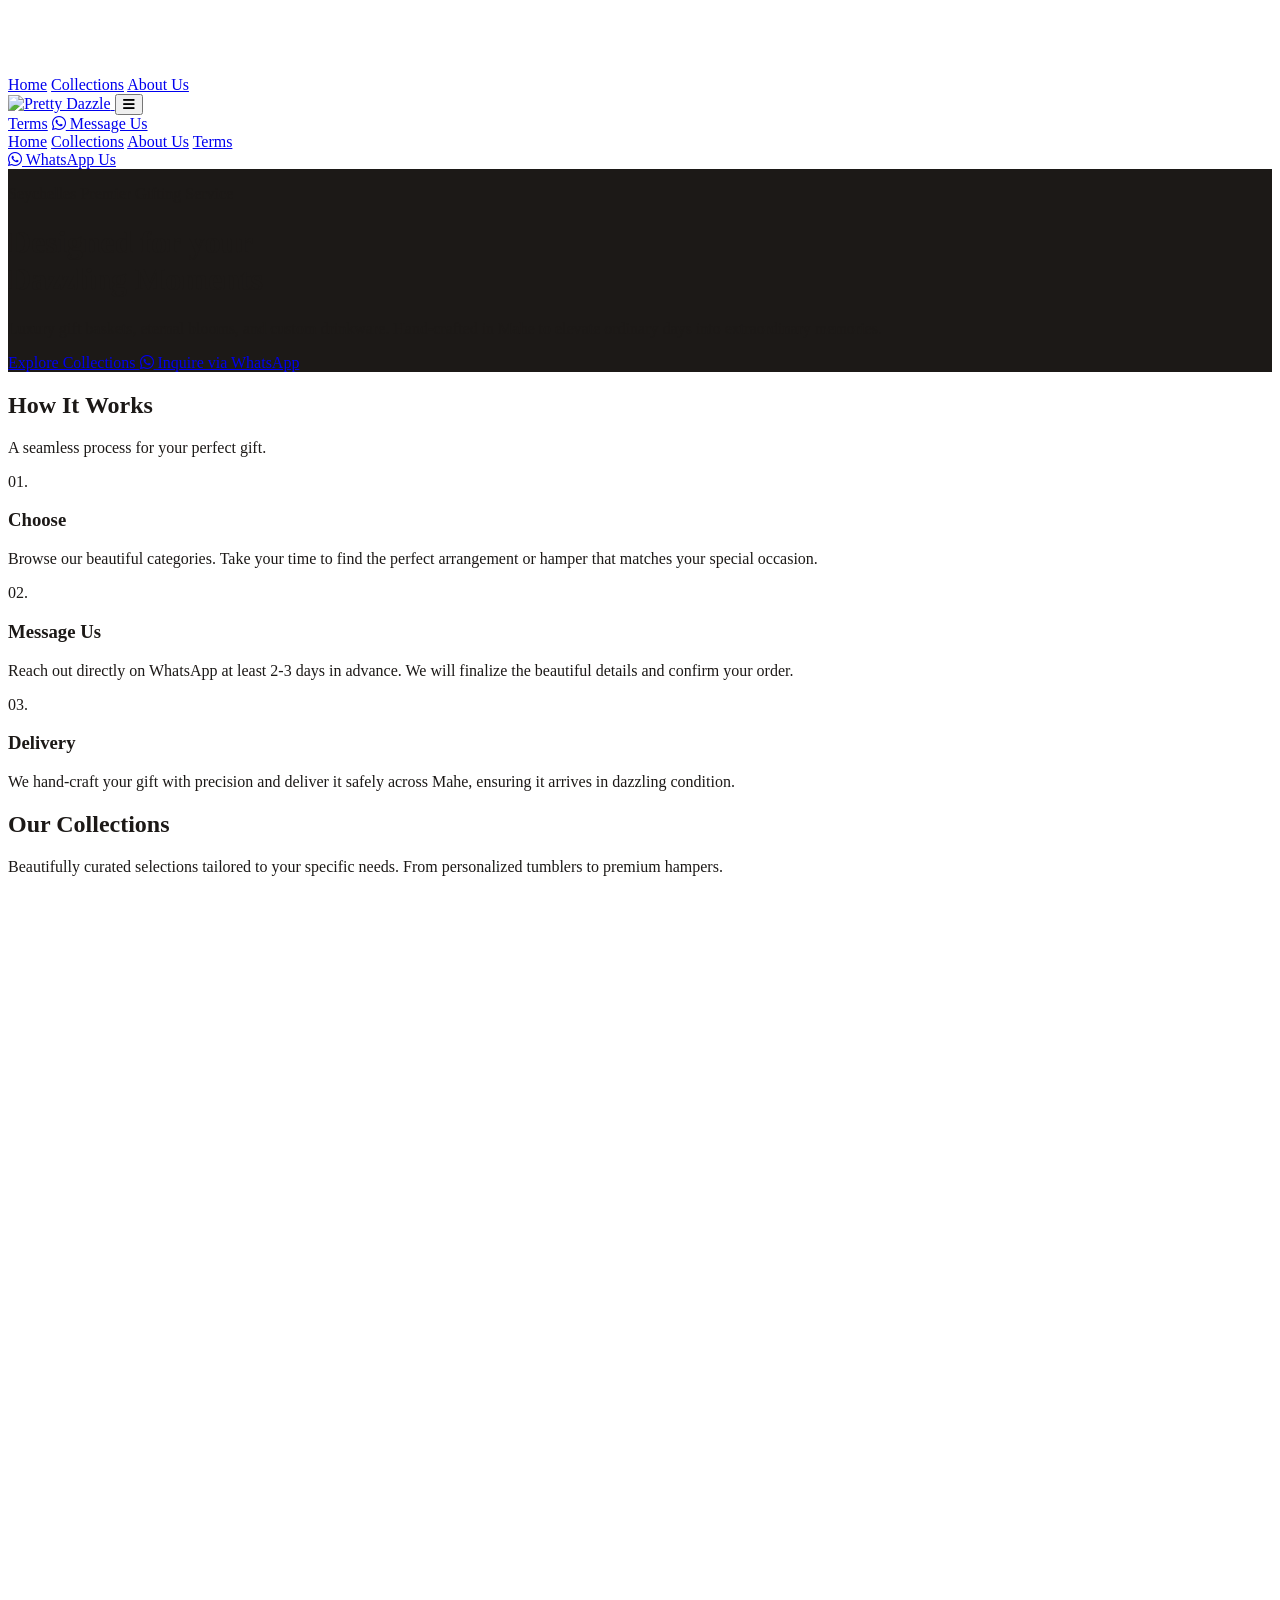
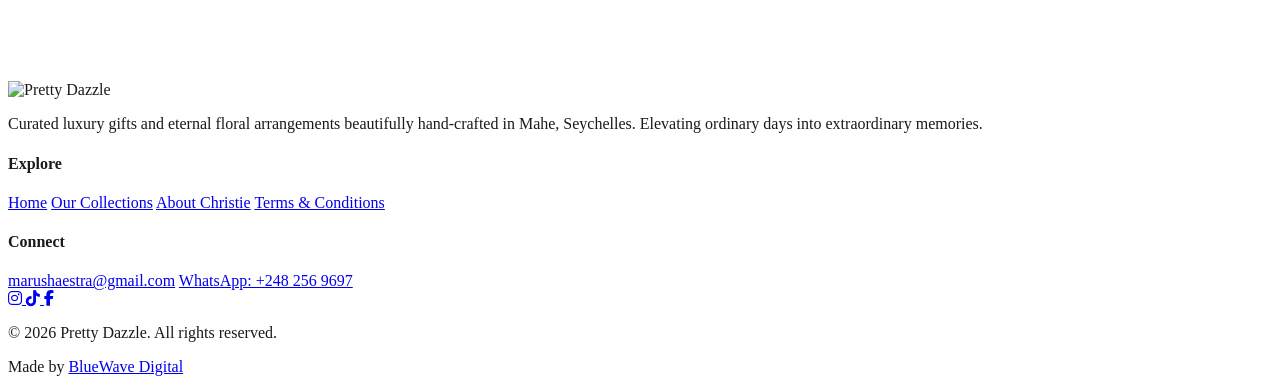
==== commit f762e681: "Update index.html" ====
--- a/index.html
+++ b/index.html
@@ -266,40 +266,6 @@
       </div>
     </section>
 
-    <section class="w-full bg-pd-blush py-24 border-t border-pd-lines">
-      <div class="max-w-[1400px] mx-auto px-6 md:px-12">
-        <div class="text-center mb-16" data-aos="fade-up">
-          <h2 class="text-3xl md:text-5xl font-serif font-bold text-pd-dark mb-4">The Dazzle Gallery</h2>
-          <p class="text-gray-600 font-light text-lg">A glimpse into our recent creations and happy clients.</p>
-        </div>
-        
-        <div class="grid grid-cols-2 md:grid-cols-4 gap-4 md:gap-6 auto-rows-[200px] md:auto-rows-[250px]">
-          
-          <div class="relative rounded-2xl overflow-hidden shadow-sm col-span-2 row-span-2 group" data-aos="zoom-in" data-aos-delay="100">
-            <img src="https://i.ibb.co/Myb9g635/IMG-20260213-WA0010.jpg" alt="Pretty Dazzle Creation" class="w-full h-full object-cover transition-transform duration-700 group-hover:scale-105">
-            <div class="absolute inset-0 bg-black/10 group-hover:bg-transparent transition-colors"></div>
-          </div>
-          
-          <div class="relative rounded-2xl overflow-hidden shadow-sm col-span-1 row-span-1 group" data-aos="zoom-in" data-aos-delay="200">
-            <img src="https://i.ibb.co/S4N7WWhN/IMG-20260213-WA0011.jpg" alt="Pretty Dazzle Detail" class="w-full h-full object-cover transition-transform duration-700 group-hover:scale-105">
-          </div>
-          
-          <div class="relative rounded-2xl overflow-hidden shadow-sm col-span-1 row-span-1 group" data-aos="zoom-in" data-aos-delay="300">
-            <img src="https://i.ibb.co/HpXGprMV/IMG-20260213-WA0015.jpg" alt="Pretty Dazzle Gift" class="w-full h-full object-cover transition-transform duration-700 group-hover:scale-105">
-          </div>
-          
-          <div class="relative rounded-2xl overflow-hidden shadow-sm col-span-1 row-span-1 group" data-aos="zoom-in" data-aos-delay="400">
-            <img src="https://i.ibb.co/gZLkMyx3/IMG-20260213-WA0035.jpg" alt="Beautiful Bouquet" class="w-full h-full object-cover transition-transform duration-700 group-hover:scale-105">
-          </div>
-          
-          <div class="relative rounded-2xl overflow-hidden shadow-sm col-span-1 row-span-1 group" data-aos="zoom-in" data-aos-delay="500">
-            <img src="https://i.ibb.co/yccXxQRs/IMG-20260213-WA0054.jpg" alt="Gift Hamper" class="w-full h-full object-cover transition-transform duration-700 group-hover:scale-105">
-          </div>
-
-        </div>
-      </div>
-    </section>
-
     <section class="w-full bg-white py-32 border-t border-pd-lines text-center">
       <div class="max-w-3xl mx-auto px-6" data-aos="fade-up">
         <h2 class="font-serif text-3xl md:text-5xl font-bold mb-8 text-pd-dark">
